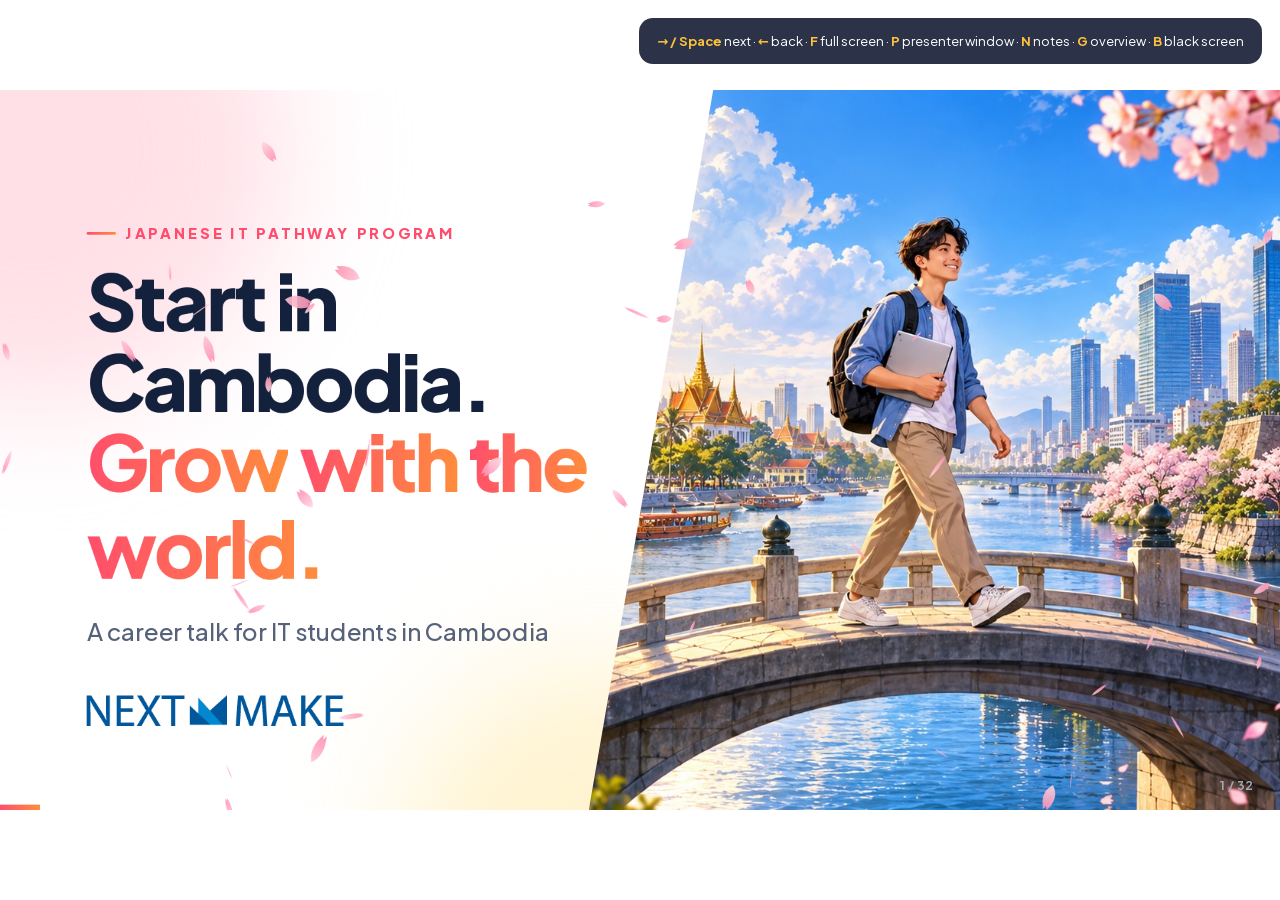
==== index.html @ 8336ed1e "Prepare for public GitHub Pages - Include a web-sized copy of the short video (75 MB) for slide 2 - " ====
<!doctype html>
<html lang="en">
<head>
<meta charset="utf-8">
<meta name="viewport" content="width=device-width,initial-scale=1">
<meta name="robots" content="noindex, nofollow, noarchive">
<title>Japanese IT Pathway</title>
<link rel="stylesheet" href="fonts/fonts.css">
<style>
:root{
  --ink:#14213D; --muted:#56627A; --line:#E7EBF3; --bg:#FFFFFF;
  --coral:#FF4D6D; --orange:#FF8E3C; --sky:#2F7BFF; --sun:#FFC23C; --mint:#12B886; --lav:#7C5CFF;
  --coral-s:#FFE3E9; --sky-s:#E2EDFF; --sun-s:#FFF3CF; --mint-s:#D5F7EA; --lav-s:#ECE6FF;
  --grad:linear-gradient(95deg,#FF4D6D 0%,#FF8E3C 100%);
  --grad2:linear-gradient(120deg,#2F7BFF 0%,#7C5CFF 100%);
  --grad3:linear-gradient(120deg,#12B886 0%,#2F7BFF 100%);
  --ease:cubic-bezier(.2,.85,.25,1);
  --font:'Plus Jakarta Sans','Hiragino Sans','Yu Gothic UI','Noto Sans JP',system-ui,sans-serif;
  --mono:'JetBrains Mono',ui-monospace,Menlo,monospace;
}
*{box-sizing:border-box}
html,body{margin:0;height:100%;overflow:hidden;background:#FFFFFF}
body{font-family:var(--font);color:var(--ink);-webkit-font-smoothing:antialiased}
#viewport{position:fixed;inset:0;overflow:hidden}
#deck{width:1920px;height:1080px;position:absolute;left:50%;top:50%;transform-origin:center center;transform:translate(-50%,-50%);background:#fff}
#fx{position:absolute;inset:0;width:1920px;height:1080px;z-index:50;pointer-events:none}

/* ---------- slides & transitions ---------- */
.slide{position:absolute;inset:0;overflow:hidden;background:var(--bg);opacity:0;visibility:hidden;transform:scale(1.035);
  transition:opacity .8s var(--ease),transform 1.1s var(--ease),filter .8s var(--ease),visibility 0s linear .8s}
.slide.active{opacity:1;visibility:visible;transform:none;filter:none;z-index:3;
  transition:opacity .8s var(--ease),transform 1.1s var(--ease),filter .8s var(--ease),visibility 0s}
.slide.leaving{visibility:visible;opacity:0;transform:scale(.965);filter:blur(8px);z-index:2}
#deck.back .slide:not(.active){transform:scale(.965)}
#deck.back .slide.leaving{transform:scale(1.035)}

/* ---------- background blobs ---------- */
.blobs{position:absolute;inset:-10%;z-index:0;pointer-events:none}
.blobs i{position:absolute;border-radius:50%;filter:blur(90px);opacity:.75;animation:drift 22s ease-in-out infinite alternate}
.blobs i:nth-child(1){width:760px;height:760px;background:#FFD6DF;left:-6%;top:-14%}
.blobs i:nth-child(2){width:680px;height:680px;background:#D8E7FF;right:-4%;top:6%;animation-duration:26s;animation-delay:-6s}
.blobs i:nth-child(3){width:620px;height:620px;background:#FFF0C2;left:34%;bottom:-22%;animation-duration:30s;animation-delay:-12s}
@keyframes drift{0%{transform:translate(0,0) scale(1)}50%{transform:translate(70px,40px) scale(1.08)}100%{transform:translate(-50px,70px) scale(.95)}}

/* ---------- type ---------- */
.pad{position:absolute;left:130px;top:110px;right:130px;z-index:5}
.kicker{display:inline-flex;align-items:center;gap:14px;font-weight:800;font-size:22px;letter-spacing:.22em;text-transform:uppercase;color:var(--coral)}
.kicker::before{content:"";width:44px;height:4px;border-radius:4px;background:var(--grad)}
.kicker.light{color:#fff}.kicker.light::before{background:#fff}
.h{font-weight:800;font-size:96px;line-height:1.04;letter-spacing:-.035em;margin:26px 0 0}
.h.l{font-size:116px}.h.xl{font-size:176px;letter-spacing:-.045em}.h.m{font-size:80px}.h.s{font-size:66px}
.sub{font-size:36px;line-height:1.45;color:var(--muted);font-weight:500;margin:30px 0 0}
.sub b{color:var(--ink);font-weight:800}
.g{background:var(--grad);-webkit-background-clip:text;background-clip:text;color:transparent;padding-bottom:.08em}
.g2{background:var(--grad2);-webkit-background-clip:text;background-clip:text;color:transparent;padding-bottom:.08em}
.g3{background:var(--grad3);-webkit-background-clip:text;background-clip:text;color:transparent;padding-bottom:.08em}
.src{position:absolute;left:130px;right:130px;bottom:46px;font-size:17px;color:#8A93A6;z-index:6;line-height:1.4}
.w{display:inline-block;will-change:transform}
.white{color:#fff}

/* ---------- reveal animation system ---------- */
.a,.w{opacity:0}
.a.run{animation:var(--an,up) var(--du,.95s) var(--ease) var(--d,0s) both}
.w.run{animation:wordup .9s var(--ease) var(--d,0s) both}
.left{--an:fromleft}.right{--an:fromright}.zoom{--an:zoom}.pop{--an:pop}.blur{--an:blurin}.fade{--an:fadein}.drop{--an:dropin}.wipe{--an:wipe;--du:1.3s}
@keyframes up{from{opacity:0;transform:translateY(46px)}to{opacity:1;transform:none}}
@keyframes fromleft{from{opacity:0;transform:translateX(-80px)}to{opacity:1;transform:none}}
@keyframes fromright{from{opacity:0;transform:translateX(80px)}to{opacity:1;transform:none}}
@keyframes zoom{from{opacity:0;transform:scale(.86)}to{opacity:1;transform:none}}
@keyframes pop{0%{opacity:0;transform:scale(.3)}60%{opacity:1;transform:scale(1.08)}100%{opacity:1;transform:none}}
@keyframes blurin{from{opacity:0;filter:blur(24px);transform:scale(1.15)}to{opacity:1;filter:none;transform:none}}
@keyframes fadein{from{opacity:0}to{opacity:1}}
@keyframes dropin{0%{opacity:0;transform:translateY(-760px)}70%{opacity:1;transform:translateY(10px)}85%{transform:translateY(-6px)}100%{opacity:1;transform:none}}
@keyframes wordup{from{opacity:0;transform:translateY(.55em) rotate(4deg)}to{opacity:1;transform:none}}
@keyframes wipe{from{opacity:1;clip-path:polygon(100% 0,100% 0,100% 100%,100% 100%)}to{opacity:1;clip-path:var(--clip,polygon(0 0,100% 0,100% 100%,0 100%))}}
.step:not(.shown):not(.keep){opacity:0!important;animation:none!important}
.step.shown{opacity:1}

/* ---------- images ---------- */
.bg{position:absolute;inset:0;z-index:0;overflow:hidden}
.kbi{position:absolute;inset:0;background-size:cover;background-position:center;transform-origin:var(--kbo,50% 50%)}
.run .kbi,.kbi.run,.slide.active .bg .kbi{animation:kb 20s ease-out both}
@keyframes kb{from{transform:scale(1.14)}to{transform:scale(1.0)}}
.diag{position:absolute;top:0;bottom:0;right:0;left:46%;--clip:polygon(18% 0,100% 0,100% 100%,0 100%);clip-path:var(--clip);z-index:1;overflow:hidden}
.frame{position:absolute;border-radius:40px;overflow:hidden;z-index:2;box-shadow:0 40px 90px rgba(20,33,61,.22)}
.frame::after{content:"";position:absolute;inset:0;border-radius:inherit;box-shadow:inset 0 0 0 1px rgba(255,255,255,.35)}
.glass{position:absolute;z-index:5;background:rgba(255,255,255,.82);backdrop-filter:blur(18px) saturate(1.4);-webkit-backdrop-filter:blur(18px) saturate(1.4);border-radius:36px;padding:52px 60px;box-shadow:0 30px 70px rgba(20,33,61,.18)}
.glass.dark{background:rgba(12,18,40,.55);color:#fff}
.glass .h{margin-top:18px}

/* ---------- generic pieces ---------- */
.icon{width:1em;height:1em;stroke:currentColor;fill:none;stroke-width:2;stroke-linecap:round;stroke-linejoin:round;flex:none}
.pill{display:inline-flex;align-items:center;gap:14px;padding:18px 30px;border-radius:999px;font-weight:800;font-size:30px;background:#fff;box-shadow:0 14px 34px rgba(20,33,61,.14)}
.pill .icon{font-size:36px}
.card{background:#fff;border-radius:32px;box-shadow:0 22px 60px rgba(20,33,61,.10);border:1px solid var(--line)}
.num-badge{display:grid;place-items:center;width:64px;height:64px;border-radius:20px;font-weight:800;font-size:30px;color:#fff;background:var(--grad)}

/* terminal & editor */
.term{position:absolute;z-index:4;border-radius:28px;background:#0F1730;color:#E6ECFF;box-shadow:0 40px 90px rgba(20,33,61,.35);overflow:hidden;font-family:var(--mono)}
.term-bar{display:flex;align-items:center;gap:12px;padding:22px 28px;background:#18223F;font-size:20px;color:#8F9BC4}
.term-bar i{width:16px;height:16px;border-radius:50%;background:#FF5F57}.term-bar i:nth-child(2){background:#FEBC2E}.term-bar i:nth-child(3){background:#28C840}
.term-bar span{margin-left:14px}
.term-body{padding:34px 40px 40px;font-size:34px;line-height:1.75}
.tl{display:block;width:0;overflow:hidden;white-space:pre}
.tl.run{animation:typing calc(var(--n)*32ms) steps(var(--n)) var(--d,0s) forwards}
@keyframes typing{from{width:0}to{width:calc(var(--n)*1ch + 2px)}}
.tl .y{color:#FFC23C;font-weight:700}.tl .p{color:#5EE6A8}.tl .k{color:#FF7BA0}.tl .s{color:#FFD27A}.tl .f{color:#7FB2FF}.tl .c{color:#7681A8;font-style:italic}.tl .new{color:#FF8FA6;font-weight:700}
.blank{color:#5A668F}
.cursor{display:inline-block;width:.55em;height:1.05em;background:#5EE6A8;vertical-align:-.15em;animation:blink 1s steps(1) infinite}
@keyframes blink{50%{opacity:0}}
.ai-badge{margin-left:auto;display:inline-flex;align-items:center;gap:10px;color:#fff;background:var(--grad2);padding:8px 18px;border-radius:99px;font-family:var(--font);font-weight:700;font-size:19px}
.ai-badge .icon{font-size:22px;animation:spin 3s linear infinite}
@keyframes spin{to{transform:rotate(360deg)}}

/* bars, rings, counters */
.grow{transition:all 1.5s var(--ease) var(--d,0s)}
.vbar{position:absolute;bottom:0;width:100%;height:0;border-radius:26px 26px 10px 10px}
.vbar.run{height:var(--v)}
.hfill{height:100%;width:0;border-radius:inherit}
.hfill.run{width:var(--v)}
.donut circle{fill:none;stroke-linecap:round}
.donut .val{stroke-dasharray:0 2000;transition:stroke-dasharray 2s var(--ease) var(--d,.3s)}
.donut.run .val{stroke-dasharray:var(--len) 2000}
.count{font-variant-numeric:tabular-nums}

/* ---------- slide specific ---------- */
/* s3 chips */
.chiprow{position:absolute;left:110px;bottom:110px;display:flex;gap:22px;z-index:6}
.chiprow .pill{font-size:30px}
/* s4 floating tags */
.tag{position:absolute;z-index:6;display:inline-flex;align-items:center;gap:12px;padding:14px 26px;border-radius:99px;background:#fff;font-weight:800;font-size:26px;box-shadow:0 16px 40px rgba(20,33,61,.22)}
.tag i{width:14px;height:14px;border-radius:50%;background:var(--c,var(--coral));box-shadow:0 0 0 6px color-mix(in srgb,var(--c,var(--coral)) 22%,transparent)}
.float{animation:bob 4s ease-in-out infinite}
@keyframes bob{50%{transform:translateY(-12px)}}
/* s6 process */
.proc{position:absolute;left:120px;right:120px;top:440px;display:grid;grid-template-columns:repeat(6,1fr);gap:26px;z-index:5}
.pimg{border-radius:22px;background-size:cover;background-position:center;background-color:#EEF2F8;transition:filter .8s var(--ease)}
.pcard{position:relative;padding:16px 16px 28px;transition:all .8s var(--ease)}
.pcard .pimg{height:250px}
.pcard .icon{font-size:56px;color:var(--ink);transition:color .6s}
.pcard h3{font-size:34px;margin:22px 8px 6px;letter-spacing:-.02em}
.pcard p{font-size:23px;line-height:1.4;color:var(--muted);margin:0 8px}
.pbadge{position:absolute;top:-26px;left:50%;transform:translateX(-50%);padding:10px 22px;border-radius:99px;color:#fff;font-weight:800;font-size:22px;display:inline-flex;gap:8px;align-items:center;white-space:nowrap;box-shadow:0 10px 24px rgba(20,33,61,.2)}
.pbadge.ai{background:var(--grad2)}.pbadge.you{background:var(--grad)}
.pcard .pbadge .icon{font-size:24px;color:#fff!important}
.pbadge.run{animation:badgein .7s var(--ease) var(--d,0s) both}
@keyframes badgein{from{opacity:0;transform:translate(-50%,-40px) scale(.6)}to{opacity:1;transform:translate(-50%,0)}}
.pcard:has(.ai.shown){background:#F2F6FF;border-color:#C9DAFF}
.pcard:has(.ai.shown) .icon{color:var(--sky)}
.pcard:has(.you.shown){background:#FFF4F6;border-color:#FFC2CF;transform:translateY(-16px);box-shadow:0 30px 70px rgba(255,77,109,.22)}
.pcard:has(.you.shown) .icon{color:var(--coral)}
/* s7 equation */
.eq{position:absolute;left:0;right:0;top:360px;display:flex;justify-content:center;align-items:center;gap:26px;z-index:5}
.eqb{width:310px;padding:16px 16px 26px;display:flex;flex-direction:column;align-items:center;gap:20px;font-weight:800;font-size:36px;text-align:center;line-height:1.1}
.eqb .pimg{width:100%;height:300px}
.eqb .icon{font-size:84px}
.eqop{font-size:90px;font-weight:300;color:#B4BCCD}
.eqb.res{width:350px;background:var(--grad);color:#fff;border:none;box-shadow:0 30px 80px rgba(255,77,109,.4)}
.eqb.res .pimg{height:340px;box-shadow:0 0 0 4px rgba(255,255,255,.7)}
.eqb.res.run{animation:pop .9s var(--ease) var(--d) both, glow 2.4s ease-in-out calc(var(--d) + 1s) infinite}
@keyframes glow{50%{box-shadow:0 30px 110px rgba(255,77,109,.7)}}
/* s8 reveal */
.reveal-word{position:absolute;left:0;right:0;top:120px;text-align:center;z-index:5;color:#0E2A6B;text-shadow:0 6px 40px rgba(255,255,255,.9)}
.kanji-bg{position:absolute;left:0;right:0;top:40px;text-align:center;font-size:420px;font-weight:800;color:rgba(255,255,255,.35);letter-spacing:.1em;z-index:4;font-family:'Hiragino Mincho ProN','Yu Mincho',serif}
/* s9 */
.bignum{font-size:250px;font-weight:800;letter-spacing:-.05em;line-height:1}
/* s11 money bars */
.barwrap{position:absolute;bottom:250px;width:300px;height:620px}
.barlab{position:absolute;top:100%;left:0;right:0;text-align:center;font-size:26px;color:var(--muted);margin-top:18px;line-height:1.35}
.barval{position:absolute;left:0;right:0;text-align:center;font-weight:800;font-size:64px;letter-spacing:-.03em}
/* salary comparison */
.cmpcol{position:absolute;top:120px;width:320px;text-align:center;z-index:5}
.cmpcol .who{width:120px;height:120px;margin:0 auto 14px;border-radius:32px;display:grid;place-items:end center;overflow:hidden;background:#EEF2F8}
.cmpcol .who img{height:100px;width:auto;display:block}
.cmpcol .who.jp{background:var(--coral-s);color:var(--coral)}
.cmpcol .ctry{font-size:44px;font-weight:800;letter-spacing:-.02em}
.cmpcol .what{font-size:26px;font-weight:700;color:var(--muted);margin-top:2px}
.cmpcol .scope{display:inline-block;margin-top:14px;padding:10px 20px;border-radius:99px;background:#EEF2F8;color:#56627A;font-weight:800;font-size:22px}
.cmpcol .scope.jp{background:var(--coral-s);color:#D61F45}
.barval small{display:block;font-size:22px;font-weight:700;color:var(--muted);letter-spacing:0;margin-top:2px}
/* s12 budget */
.yen{font-size:.62em;font-weight:700;color:#8A93A6;margin-left:8px;letter-spacing:0}

.stack{position:absolute;left:130px;right:130px;top:470px;height:130px;display:flex;border-radius:28px;overflow:hidden;box-shadow:0 20px 50px rgba(20,33,61,.12);z-index:5;background:#F1F3F8}
.seg{height:100%;display:flex;align-items:center;justify-content:center;font-weight:800;font-size:26px;color:var(--ink);opacity:0;transform:scaleX(0);transform-origin:left}
.seg.run{animation:segin .8s var(--ease) var(--d) both}
@keyframes segin{to{opacity:1;transform:none}}
.takehome{position:absolute;left:130px;right:130px;top:410px;display:flex;justify-content:space-between;font-size:26px;font-weight:700;color:var(--muted);z-index:5}
.legend{position:absolute;left:130px;top:660px;width:1060px;display:grid;grid-template-columns:1fr 1fr;gap:34px 50px;z-index:5}
.legend div{display:grid;grid-template-columns:30px 1fr;column-gap:18px;align-items:center}
.legend.l3{width:1100px;grid-template-columns:1fr 1fr 1fr;gap:30px 40px}
.legend.l3 b{font-size:34px}.legend.l3 span{font-size:22px}
.legend i{width:30px;height:30px;border-radius:9px;grid-row:span 2}
.legend b{font-size:36px;letter-spacing:-.02em}
.legend span{font-size:23px;color:var(--muted)}
/* s16 timeline */
.tline{position:absolute;left:130px;top:360px;width:760px;z-index:5}
.tline::before{content:"";position:absolute;left:47px;top:20px;bottom:20px;width:4px;border-radius:4px;background:var(--line)}
.tline .rail{position:absolute;left:47px;top:20px;width:4px;height:0;border-radius:4px;background:var(--grad)}
.tline .rail.run{height:calc(100% - 40px);transition:height 3.2s var(--ease) .4s}
.ti{position:relative;display:flex;gap:34px;align-items:flex-start;margin-bottom:34px}
.ti .dot{width:98px;flex:none;text-align:center}
.ti .dot b{display:inline-block;background:#fff;border:3px solid var(--coral);color:var(--coral);font-size:22px;font-weight:800;padding:6px 12px;border-radius:99px}
.ti h4{margin:2px 0 4px;font-size:34px;letter-spacing:-.02em}
.ti p{margin:0;font-size:24px;color:var(--muted)}
/* s18 wall */
.wall{position:absolute;left:-60px;right:-60px;bottom:0;height:560px;z-index:4}
.brick{position:absolute;width:190px;height:76px;border-radius:12px;display:grid;place-items:center;font-size:40px;font-weight:700;color:rgba(20,33,61,.55);
  background:linear-gradient(180deg,#FFFFFF,#EEF1F7);border:2px solid #DDE3EE;box-shadow:0 8px 18px rgba(20,33,61,.08);font-family:'Hiragino Sans','Yu Gothic UI','Noto Sans JP',sans-serif}
/* s20 crowd */
.panel{position:absolute;top:330px;width:800px;height:520px;padding:40px;z-index:5}
.panel h3{margin:0;font-size:40px;letter-spacing:-.02em;display:flex;align-items:center;gap:16px}
.panel .field{position:absolute;left:40px;right:40px;top:120px;bottom:130px}
.panel .cap{position:absolute;left:40px;right:40px;bottom:34px;font-size:26px;line-height:1.4;color:var(--muted)}
.pdot{position:absolute;width:20px;height:20px;border-radius:50%;background:#B9C2D6}
.pdot.you{width:52px;height:52px;background:var(--grad);box-shadow:0 0 0 0 rgba(255,77,109,.5);animation:none}
.pdot.you.run{animation:pop .8s var(--ease) var(--d) both, ping 1.8s ease-out calc(var(--d) + .8s) infinite}
@keyframes ping{0%{box-shadow:0 0 0 0 rgba(255,77,109,.55)}100%{box-shadow:0 0 0 34px rgba(255,77,109,0)}}
.youlab{position:absolute;font-weight:800;font-size:26px;color:var(--coral);white-space:nowrap}
/* s21 companies */
.cos{position:absolute;left:130px;right:130px;top:410px;display:flex;justify-content:space-between;z-index:5}
.co{width:136px;height:170px;border-radius:26px;display:grid;place-items:center;font-size:76px;background:#F1F3F8;color:#B5BED0;position:relative}
.co.ok{background:var(--mint-s);color:var(--mint)}
.co.ok::after{content:"✓";position:absolute;top:-16px;right:-16px;width:46px;height:46px;border-radius:50%;background:var(--mint);color:#fff;display:grid;place-items:center;font-size:26px;font-weight:800}
/* s22 hendri */
.photo{position:absolute;left:150px;top:300px;width:470px;height:470px;border-radius:50%;background:var(--grad2);display:grid;place-items:center;color:#fff;font-size:30px;font-weight:700;text-align:center;z-index:5;box-shadow:0 30px 80px rgba(47,123,255,.35)}
.photo::before{content:"";position:absolute;inset:-22px;border-radius:50%;border:3px dashed rgba(47,123,255,.45);animation:spin 30s linear infinite}
.journey{position:absolute;left:740px;right:130px;top:330px;z-index:5;display:grid;gap:26px}
.jrow{display:grid;grid-template-columns:1fr 80px 1.25fr;align-items:center;gap:10px;padding:26px 34px}
.jrow .from{font-size:30px;color:var(--muted);font-weight:600}
.jrow .to{font-size:32px;font-weight:800}
.jrow .arr{font-size:46px;color:var(--coral);text-align:center}
.quote{position:absolute;left:620px;right:130px;bottom:90px;z-index:5;padding:30px 40px;border-radius:30px;background:var(--sun-s);font-size:32px;font-weight:700;color:#7A5300;line-height:1.4}
.quote small{font-size:22px;font-weight:600;margin-left:8px}
.hphoto{position:absolute;left:130px;top:330px;width:400px;height:520px;border-radius:40px;overflow:hidden;z-index:5;box-shadow:0 30px 80px rgba(20,33,61,.25)}
.hphoto::after{content:"";position:absolute;inset:0;border-radius:inherit;box-shadow:inset 0 0 0 6px rgba(255,255,255,.6)}
.hname{position:absolute;left:130px;top:875px;width:400px;z-index:5;display:flex;flex-direction:column;gap:2px}
.hname b{font-size:34px;letter-spacing:-.02em}.hname span{font-size:22px;color:var(--muted);font-weight:600}
.hlog{position:absolute;left:620px;right:130px;top:330px;z-index:5}
.hrail{position:absolute;left:58px;top:30px;width:4px;height:0;border-radius:4px;background:var(--grad)}
.hrail.run{height:calc(100% - 60px);transition:height 2.4s var(--ease) .8s}
.hlog::before{content:"";position:absolute;left:58px;top:30px;bottom:30px;width:4px;border-radius:4px;background:var(--line)}
.hc{position:relative;display:flex;gap:36px;align-items:center;margin-bottom:34px}
.hc b{flex:none;width:120px;text-align:center;font-size:26px;font-weight:800;color:var(--coral);background:#fff;border:3px solid var(--coral);border-radius:99px;padding:6px 0;position:relative;z-index:1}
.hc h4{margin:0;font-size:37px;letter-spacing:-.02em;line-height:1.25;font-weight:700}
.hc.now b{background:var(--grad);color:#fff;border-color:transparent}
.hc.now h4{font-weight:800}
.hchips{position:absolute;left:620px;top:770px;display:flex;gap:18px;z-index:5}
.hchips .pill{font-size:26px;padding:14px 26px}
/* N3 stairs */
.stairs{position:absolute;left:130px;right:130px;bottom:90px;display:flex;align-items:flex-end;gap:28px;z-index:5}
.stp{position:relative;flex:1;height:var(--h);border-radius:32px 32px 14px 14px;padding:34px 38px;transform:scaleY(0);transform-origin:bottom;box-shadow:0 24px 60px rgba(20,33,61,.12)}
.stp.run{animation:rise 1.1s var(--ease) var(--d) both}
@keyframes rise{from{transform:scaleY(0)}to{transform:scaleY(1)}}
.stp .lv{font-size:64px;font-weight:800;letter-spacing:-.03em;line-height:1}
.stp h3{font-size:36px;margin:16px 0 8px;letter-spacing:-.02em}
.stp p{font-size:25px;line-height:1.4;margin:0}
.stp.s1{background:#EEF2F8;color:var(--ink)}.stp.s1 p{color:var(--muted)}
.stp.s2{background:var(--grad);color:#fff;box-shadow:0 30px 80px rgba(255,77,109,.35)}
.stp.s3{background:linear-gradient(135deg,#DDE9FF,#ECE6FF);color:#2B3A8C}.stp.s3 p{color:#4B5A9C}
.stp .flag{position:absolute;left:38px;top:-64px;background:#14213D;color:#fff;font-weight:800;font-size:22px;padding:10px 20px;border-radius:99px;white-space:nowrap}
.shot .stp,#deck.ov .stp{transform:none!important;animation:none!important}
/* news slide */
.snaps{position:absolute;left:130px;right:130px;top:360px;display:grid;grid-template-columns:repeat(4,1fr);gap:40px;z-index:5}
.snap{margin:0;background:#fff;padding:14px 14px 18px;border-radius:18px;box-shadow:0 24px 60px rgba(20,33,61,.18);transform:rotate(var(--r))}
.snap.run{animation:snapin .9s var(--ease) var(--d) both}
@keyframes snapin{from{opacity:0;transform:translateY(70px) rotate(calc(var(--r) * 4)) scale(.9)}to{opacity:1;transform:rotate(var(--r))}}
.snap .ph{height:290px;border-radius:10px;background-size:cover;background-position:center}
.snap figcaption{display:flex;align-items:center;gap:12px;margin-top:16px;font-weight:800;font-size:28px}
.snap figcaption b{display:grid;place-items:center;width:40px;height:40px;border-radius:50%;background:var(--grad);color:#fff;font-size:22px}
.newsbar{position:absolute;left:130px;right:130px;top:810px;display:flex;align-items:center;gap:28px;padding:24px 34px;border-radius:28px;background:#0F1730;color:#fff;z-index:5}
.nb-tag{flex:none;background:var(--grad);padding:8px 16px;border-radius:10px;font-weight:800;font-size:18px;letter-spacing:.12em}
.nb-text{flex:1;font-size:24px;line-height:1.35;color:#C9D3F5}
.nb-text .km{display:block;font-family:'Khmer Sangam MN','Khmer MN','Khmer UI','Leelawadee UI',sans-serif;font-size:30px;color:#fff;margin-bottom:4px}
.nb-play{flex:none;color:#0F1730;background:#FFC23C;padding:16px 28px;border-radius:99px;font-weight:800;font-size:24px;text-decoration:none}
/* iceberg */
.jword{display:inline-flex;align-items:baseline;gap:18px;margin-top:40px;padding:18px 30px;border-radius:24px;background:#fff;box-shadow:0 18px 44px rgba(20,33,61,.12)}
.jword .jp{font-family:'Hiragino Sans','Yu Gothic UI','Noto Sans JP',sans-serif;font-weight:800;font-size:56px;color:var(--coral)}
.jword .ro{font-weight:800;font-size:28px;color:var(--ink)}
.jword .en{font-size:24px;color:var(--muted);font-weight:600}
.berg{position:absolute;left:1000px;top:120px;width:820px;height:900px;z-index:5}
.berg-svg{position:absolute;inset:0;width:100%;height:100%;filter:drop-shadow(0 30px 50px rgba(28,63,143,.25))}
.said{position:absolute;left:130px;top:0;width:560px;text-align:center;font-weight:800;font-size:34px;color:var(--ink);background:#fff;border-radius:22px;padding:16px 22px;box-shadow:0 14px 34px rgba(20,33,61,.16)}
.said small{display:block;font-size:18px;letter-spacing:.2em;color:var(--sky);margin-bottom:4px}
.want-h{position:absolute;left:0;right:0;top:372px;text-align:center;font-weight:800;font-size:22px;letter-spacing:.2em;color:#fff}
.want{position:absolute;left:190px;width:440px;text-align:center;padding:16px 20px;border-radius:99px;background:rgba(255,255,255,.95);font-weight:800;font-size:30px;color:#1C3F8F;box-shadow:0 10px 26px rgba(10,30,80,.25)}
.want.run{animation:pop .7s var(--ease) both}
/* japan quality */
.jq-pill{position:absolute;left:130px;top:830px;display:flex;align-items:center;gap:16px;white-space:nowrap;padding:20px 40px;border-radius:99px;background:var(--grad);color:#fff;font-weight:800;font-size:46px;box-shadow:0 24px 60px rgba(255,77,109,.4);z-index:6}
.jq-pill small{font-size:26px;font-weight:600;opacity:.92}
.jq-pill .star{color:#FFE27A}

.jq{position:absolute;left:130px;right:130px;top:340px;display:flex;align-items:center;justify-content:center;gap:26px;z-index:5}
.jqc{position:relative;width:440px;padding:40px 36px 36px;text-align:center}
.jqc .n{position:absolute;top:-22px;left:50%;margin-left:-22px;width:44px;height:44px;border-radius:50%;background:var(--grad);color:#fff;font-weight:800;font-size:22px;display:grid;place-items:center}
.jqc .jp{font-family:'Hiragino Sans','Yu Gothic UI','Noto Sans JP',sans-serif;font-weight:800;font-size:92px;line-height:1.1;background:var(--grad);-webkit-background-clip:text;background-clip:text;color:transparent}
.jqc .ro{font-weight:700;font-size:24px;color:var(--muted);letter-spacing:.06em;margin-top:2px}
.jqc h3{font-size:38px;margin:18px 0 8px;letter-spacing:-.02em}
.jqc p{font-size:25px;line-height:1.4;color:var(--muted);margin:0}
.jqar{font-size:64px;font-weight:300;color:#B4BCCD}
.jq-res{position:absolute;left:50%;top:840px;transform:translateX(-50%);display:flex;align-items:center;gap:18px;white-space:nowrap;padding:22px 44px;border-radius:99px;background:var(--grad);color:#fff;font-weight:800;font-size:48px;box-shadow:0 24px 60px rgba(255,77,109,.4);z-index:6}
.jq-res small{font-size:26px;font-weight:600;opacity:.92}
.jq-res .star{color:#FFE27A}
.jq-res.run{animation:jqpop .8s var(--ease) both}
@keyframes jqpop{0%{opacity:0;transform:translateX(-50%) scale(.5)}60%{opacity:1;transform:translateX(-50%) scale(1.06)}100%{opacity:1;transform:translateX(-50%) scale(1)}}
/* s23 doors */
.doors{position:absolute;left:130px;right:130px;top:350px;display:grid;grid-template-columns:repeat(3,1fr);gap:40px;z-index:5;perspective:1800px}
.dcard{position:relative;height:640px;padding:18px 18px 34px;overflow:visible}
.dcard .pimg{height:340px}
.dcard .icon{font-size:72px}
.dcard h3{font-size:44px;margin:28px 18px 10px;letter-spacing:-.02em}
.dcard p{font-size:28px;line-height:1.45;color:var(--muted);margin:0 18px}
.door{position:absolute;inset:0;border-radius:32px;transform-origin:left center;background:linear-gradient(135deg,var(--dc1),var(--dc2));display:grid;place-items:center;backface-visibility:hidden;z-index:3}
.door::after{content:"";position:absolute;right:38px;top:50%;width:18px;height:18px;border-radius:50%;background:#fff;opacity:.9}
.door.run{animation:dooropen 1.5s var(--ease) var(--d) both}
@keyframes dooropen{0%{transform:rotateY(0)}100%{transform:rotateY(-108deg);opacity:.0}}
/* s24 roadmap */
.road{position:absolute;inset:0;z-index:3}
.road path.track{fill:none;stroke:#E6EAF2;stroke-width:16;stroke-linecap:round}
.road path.draw{fill:none;stroke:url(#roadgrad);stroke-width:18;stroke-linecap:round;stroke-dasharray:2400;stroke-dashoffset:2400}
.road path.draw.run{stroke-dashoffset:0;transition:stroke-dashoffset 4s cubic-bezier(.45,.05,.3,1) .5s}
.plane{position:absolute;left:0;top:0;width:76px;height:76px;margin:-38px 0 0 -38px;z-index:6;color:#fff;border-radius:50%;background:var(--grad);display:grid;place-items:center;font-size:40px;box-shadow:0 12px 30px rgba(255,77,109,.45);
  offset-path:path('M 105 895 C 330 885 560 862 714 850 S 1010 805 1157 761 S 1460 650 1613 585 S 1765 515 1820 496');offset-rotate:0deg;offset-distance:0%}
.plane.run{animation:fly 4s cubic-bezier(.45,.05,.3,1) .5s both}
@keyframes fly{from{offset-distance:0%}to{offset-distance:100%}}
.ms{position:absolute;z-index:5;width:386px;padding:16px 16px 22px;display:flex;flex-direction:column;gap:14px}
.rdot{position:absolute;width:48px;height:48px;margin:-24px 0 0 -24px;border-radius:50%;background:var(--c);border:6px solid #fff;box-shadow:0 10px 24px rgba(20,33,61,.22);z-index:5}
.ms .pimg{width:100%;height:172px;flex:none;border-radius:18px}
.ms .yr{font-weight:800;font-size:19px;letter-spacing:.14em;color:var(--coral);padding:0 8px}
.ms h3{font-size:30px;margin:6px 8px 6px;letter-spacing:-.02em;line-height:1.12;white-space:nowrap}
.ms p{font-size:21px;line-height:1.38;color:var(--muted);margin:0 8px}
/* s26 poll */
.poll{position:absolute;left:130px;right:130px;top:380px;display:grid;grid-template-columns:repeat(3,1fr);gap:30px;z-index:5}
.popt{position:relative;padding:34px 40px;cursor:pointer;user-select:none;overflow:hidden;transition:transform .2s}
.popt:active{transform:scale(.97)}
.popt .lt{display:inline-grid;place-items:center;width:62px;height:62px;border-radius:18px;font-weight:800;font-size:30px;color:#fff;background:var(--c)}
.popt h3{display:inline-block;margin:0 0 0 22px;font-size:40px;vertical-align:middle;letter-spacing:-.02em}
.popt .meter{height:16px;border-radius:99px;background:#F1F3F8;margin-top:28px;overflow:hidden}
.popt .meter i{display:block;height:100%;width:0;border-radius:99px;background:var(--c);transition:width .6s var(--ease)}
.popt .cnt{position:absolute;right:36px;top:34px;font-size:44px;font-weight:800;color:var(--c)}
.popt.top{box-shadow:0 0 0 4px var(--c),0 22px 60px rgba(20,33,61,.14)}
.worry-img{position:absolute;left:660px;top:390px;width:600px;height:600px;border-radius:50%;overflow:hidden;z-index:4;box-shadow:0 30px 80px rgba(20,33,61,.18)}
.worry-img::after{content:"";position:absolute;inset:0;border-radius:50%;box-shadow:inset 0 0 0 8px rgba(255,255,255,.75)}
.bub{position:absolute;z-index:5;width:480px;padding:26px 34px;border-radius:36px;background:#fff;box-shadow:0 18px 50px rgba(20,33,61,.12);border:1px solid var(--line);display:flex;flex-direction:column;gap:6px}
.bub.l{left:130px}.bub.r{right:130px}
.bub b{font-size:36px;letter-spacing:-.02em;color:var(--c)}
.bub span{font-size:27px;color:var(--ink);font-weight:600}
.bub::before,.bub::after{content:"";position:absolute;border-radius:50%;background:#fff;box-shadow:0 6px 16px rgba(20,33,61,.12)}
.bub.l::before{width:26px;height:26px;right:-36px;top:50%}.bub.l::after{width:14px;height:14px;right:-62px;top:calc(50% + 22px)}
.bub.r::before{width:26px;height:26px;left:-36px;top:50%}.bub.r::after{width:14px;height:14px;left:-62px;top:calc(50% + 22px)}
.bub.run{animation:pop .8s var(--ease) var(--d) both, bob 4.5s ease-in-out calc(var(--d) + .8s) infinite}
/* s27 support */
.sup{position:absolute;left:130px;right:130px;top:350px;display:grid;grid-template-columns:repeat(5,1fr);gap:26px;z-index:5}
.sup .card{padding:16px 16px 30px}
.sup .pimg{height:270px}
.sup .ic{width:96px;height:96px;border-radius:28px;display:grid;place-items:center;font-size:52px;color:var(--c);background:color-mix(in srgb,var(--c) 14%,#fff)}
.sup h3{font-size:34px;margin:24px 10px 8px;letter-spacing:-.02em;color:var(--c)}
.sup p{font-size:24px;line-height:1.45;color:var(--muted);margin:0 10px}
/* s28 community chain */
.chain{position:absolute;left:110px;bottom:90px;display:flex;align-items:center;gap:18px;z-index:6}
.chain .pill{flex-direction:column;align-items:flex-start;gap:4px;border-radius:28px;padding:22px 30px;font-size:30px}
.chain .pill small{font-size:21px;font-weight:600;color:var(--muted)}
.chain .ar{font-size:44px;color:#fff;text-shadow:0 4px 20px rgba(0,0,0,.35);font-weight:800}
.board-wrap{position:absolute;z-index:4;left:1511px;top:731px;width:0;height:0;transform:rotate(-3.3deg)}
.board-text{position:absolute;left:-300px;top:-96px;width:600px;text-align:center;font-weight:800;font-size:86px;line-height:1.05;letter-spacing:-.02em;color:var(--coral)}
/* s29 table */
.cmp{position:absolute;left:860px;right:110px;top:330px;z-index:5;border-collapse:separate;border-spacing:0 14px;font-size:26px}
.cmp th{font-size:24px;text-align:left;padding:0 22px 6px;color:var(--muted);font-weight:700}
.cmp th.us{color:var(--coral)}
.cmp td{padding:22px;background:#fff;line-height:1.35}
.cmp td:first-child{border-radius:20px 0 0 20px;font-weight:800;width:170px;background:#F6F8FC}
.cmp td:last-child{border-radius:0 20px 20px 0;color:var(--muted)}
.cmp td.us{background:var(--coral-s);font-weight:700}
.cmp tr.a.run{animation-name:fromright}
/* s30 flip */
.faq{position:absolute;left:130px;right:130px;top:350px;display:grid;grid-template-columns:repeat(2,1fr);gap:34px;z-index:5;perspective:2000px}
.flip{height:280px}
.flip .in{position:relative;width:100%;height:100%;transform-style:preserve-3d;transition:transform 1s var(--ease)}
.flip.shown .in{transform:rotateY(180deg)}
.flip .fc{position:absolute;inset:0;backface-visibility:hidden;-webkit-backface-visibility:hidden;border-radius:32px;padding:44px 50px;display:flex;flex-direction:column;justify-content:center}
.flip .front{background:#fff;border:1px solid var(--line);box-shadow:0 22px 60px rgba(20,33,61,.10)}
.flip .front h3{font-size:42px;margin:0;letter-spacing:-.02em;display:flex;gap:22px;align-items:center}
.flip .front h3 span{flex:none;width:64px;height:64px;border-radius:20px;background:var(--grad2);color:#fff;display:grid;place-items:center;font-size:32px}
.flip .back{transform:rotateY(180deg);background:var(--grad2);color:#fff}
.flip .back small{font-size:22px;font-weight:700;opacity:.8;letter-spacing:.06em}
.flip .back p{font-size:32px;line-height:1.4;font-weight:600;margin:10px 0 0}
/* s31 trial */
.steps3{display:flex;gap:14px;margin-top:44px}
.steps3 .pill{font-size:24px;padding:14px 22px;white-space:nowrap}
.steps3 .pill b{display:grid;place-items:center;width:40px;height:40px;border-radius:50%;background:var(--grad);color:#fff;font-size:22px}
.qr{width:200px;height:200px;border-radius:24px;border:4px dashed #C9D0DE;display:grid;place-items:center;text-align:center;font-size:20px;color:#8A93A6;background:#fff}
.free-badge{position:absolute;z-index:7;left:1180px;top:110px;width:230px;height:230px;border-radius:50%;background:var(--sun);color:var(--ink);display:grid;place-items:center;text-align:center;font-weight:800;font-size:48px;line-height:1;box-shadow:0 24px 60px rgba(255,194,60,.55);transform:rotate(-10deg)}
.free-badge small{display:block;font-size:24px;letter-spacing:.1em;margin-top:6px}
.free-badge.run{animation:stamp 1s var(--ease) var(--d) both, wobble 3s ease-in-out calc(var(--d) + 1s) infinite}
@keyframes stamp{0%{opacity:0;transform:scale(2.4) rotate(-30deg)}60%{opacity:1;transform:scale(.92) rotate(-8deg)}100%{opacity:1;transform:scale(1) rotate(-10deg)}}
@keyframes wobble{50%{transform:scale(1.05) rotate(-6deg)}}

/* program video slide */
.deckvid{position:absolute;inset:0;width:100%;height:100%;object-fit:contain;background:#000;z-index:4;cursor:pointer}
.vid-play{position:absolute;left:50%;top:50%;width:200px;height:200px;margin:-100px 0 0 -100px;border-radius:50%;border:0;background:rgba(255,77,109,.92);z-index:6;display:none;place-items:center;cursor:pointer;box-shadow:0 30px 80px rgba(0,0,0,.45)}
.vid-play svg{width:96px;height:96px;fill:#fff;margin-left:12px}
.slide[data-video].paused .vid-play{display:grid}
/* ---------- chrome: progress, counter, notes, help, overview ---------- */
#progress{position:absolute;left:0;bottom:0;height:8px;width:100%;z-index:60;background:transparent}
#progress i{display:block;height:100%;width:0;background:var(--grad);transition:width .8s var(--ease)}
#pageno{position:absolute;right:40px;bottom:26px;z-index:60;font-size:18px;font-weight:700;color:#A0A8BA;letter-spacing:.06em}
#notes-panel{position:fixed;left:0;right:0;bottom:0;max-height:38vh;overflow:auto;background:rgba(15,23,48,.94);color:#E9EEFF;font:16px/1.6 var(--font);padding:18px 28px 22px;z-index:100;display:none}
#notes-panel.on{display:block}
#notes-panel h5{margin:0 0 6px;color:#FFB4C3;font-size:13px;letter-spacing:.14em;text-transform:uppercase}
#help{position:fixed;right:18px;top:18px;z-index:101;background:rgba(15,23,48,.88);color:#fff;font:13px/1.7 var(--font);padding:12px 18px;border-radius:14px;transition:opacity .8s;pointer-events:none}
#help.hide{opacity:0}
#help b{color:#FFC23C}
#black{position:fixed;inset:0;background:#000;z-index:200;display:none}
#black.on{display:block}
#deck.ov{transition:none;background:#1B2035;box-shadow:none}
#deck.ov .slide{opacity:1!important;visibility:visible!important;filter:none!important;cursor:pointer;transition:none!important;box-shadow:0 40px 120px rgba(0,0,0,.45);border-radius:70px}
#deck.ov .slide.active{outline:44px solid var(--coral)}
#deck.ov .a,#deck.ov .w,#deck.ov .step{opacity:1!important;animation:none!important}
#deck.ov .tl{width:auto!important;animation:none!important}
#deck.ov #fx,#deck.ov #progress,#deck.ov #pageno{display:none}
#deck.ov .vbar{height:var(--v)}#deck.ov .hfill{width:var(--v)}#deck.ov .seg{opacity:1;transform:none;animation:none}#deck.ov .door{display:none}#deck.ov .donut .val{stroke-dasharray:var(--len) 2000;transition:none}#deck.ov .road path.draw{stroke-dashoffset:0;transition:none}#deck.ov .plane{offset-distance:100%;animation:none}#deck.ov .tline .rail{height:calc(100% - 40px)}
.notes{display:none}

/* static capture mode (?shot) */
.shot .slide{transition:none!important}
.shot #help{display:none}
.shot .a,.shot .w,.shot .step{opacity:1!important;animation:none!important}
.shot .tl{width:auto!important;animation:none!important}
.shot .door{display:none}
.shot .kbi{animation:none!important}
.shot .hfill{width:var(--v)!important}.shot .vbar{height:var(--v)!important}.shot .seg{opacity:1;transform:none}.shot .donut .val{stroke-dasharray:var(--len) 2000}.shot .road path.draw{stroke-dashoffset:0}.shot .plane{offset-distance:100%}
.shot .tline .rail{height:calc(100% - 40px)}
.shot .flip{height:auto}.shot .flip .in{transform:none;height:auto;display:flex;flex-direction:column;gap:12px}
.shot .flip .fc{position:relative;inset:auto;backface-visibility:visible;-webkit-backface-visibility:visible;padding:30px 44px}
.shot .flip .back{transform:none}.shot .flip .front h3{font-size:36px}.shot .flip .back p{font-size:28px}
</style>
</head>
<body>
<svg width="0" height="0" style="position:absolute">
  <defs>
    <linearGradient id="roadgrad" x1="0" x2="1"><stop offset="0" stop-color="#FF4D6D"/><stop offset=".33" stop-color="#FF8E3C"/><stop offset=".6" stop-color="#12B886"/><stop offset="1" stop-color="#2F7BFF"/></linearGradient>
    <linearGradient id="ringgrad" x1="0" y1="0" x2="1" y2="1"><stop offset="0" stop-color="#FF4D6D"/><stop offset="1" stop-color="#FF8E3C"/></linearGradient>
    <linearGradient id="ringgrad2" x1="0" y1="0" x2="1" y2="1"><stop offset="0" stop-color="#12B886"/><stop offset="1" stop-color="#2F7BFF"/></linearGradient>
  </defs>
  <symbol id="i-building" viewBox="0 0 24 24"><rect x="4" y="2" width="16" height="20" rx="2"/><path d="M9 22v-4h6v4M8 6h.01M12 6h.01M16 6h.01M8 10h.01M12 10h.01M16 10h.01M8 14h.01M12 14h.01M16 14h.01"/></symbol>
  <symbol id="i-network" viewBox="0 0 24 24"><circle cx="18" cy="5" r="3"/><circle cx="6" cy="12" r="3"/><circle cx="18" cy="19" r="3"/><path d="m8.6 13.5 6.8 4M15.4 6.5l-6.8 4"/></symbol>
  <symbol id="i-layers" viewBox="0 0 24 24"><path d="m12 2 10 5-10 5L2 7z"/><path d="m2 17 10 5 10-5M2 12l10 5 10-5"/></symbol>
  <symbol id="i-compass" viewBox="0 0 24 24"><circle cx="12" cy="12" r="10"/><path d="m16.2 7.8-2.1 6.3-6.3 2.1 2.1-6.3z"/></symbol>
  <symbol id="i-chat" viewBox="0 0 24 24"><path d="M21 15a2 2 0 0 1-2 2H7l-4 4V5a2 2 0 0 1 2-2h14a2 2 0 0 1 2 2z"/><path d="M8 9h8M8 13h5"/></symbol>
  <symbol id="i-pen" viewBox="0 0 24 24"><path d="M12 20h9"/><path d="M16.5 3.5a2.1 2.1 0 0 1 3 3L7 19l-4 1 1-4z"/></symbol>
  <symbol id="i-code" viewBox="0 0 24 24"><path d="m16 18 6-6-6-6M8 6l-6 6 6 6"/></symbol>
  <symbol id="i-check" viewBox="0 0 24 24"><circle cx="12" cy="12" r="10"/><path d="m8.5 12 2.5 2.5 4.5-5"/></symbol>
  <symbol id="i-eye" viewBox="0 0 24 24"><path d="M2 12s3.6-7 10-7 10 7 10 7-3.6 7-10 7S2 12 2 12z"/><circle cx="12" cy="12" r="3"/></symbol>
  <symbol id="i-send" viewBox="0 0 24 24"><path d="m22 2-7 20-4-9-9-4z"/><path d="M22 2 11 13"/></symbol>
  <symbol id="i-bot" viewBox="0 0 24 24"><rect x="3" y="8" width="18" height="12" rx="3"/><path d="M12 8V4M9 4h6M2 14h1M21 14h1"/><circle cx="9" cy="14" r="1.2"/><circle cx="15" cy="14" r="1.2"/></symbol>
  <symbol id="i-user" viewBox="0 0 24 24"><circle cx="12" cy="8" r="4"/><path d="M4 21a8 8 0 0 1 16 0"/></symbol>
  <symbol id="i-users" viewBox="0 0 24 24"><circle cx="9" cy="7" r="4"/><path d="M2 21a7 7 0 0 1 14 0M16 3.1a4 4 0 0 1 0 7.8M22 21a7 7 0 0 0-5-6.7"/></symbol>
  <symbol id="i-wallet" viewBox="0 0 24 24"><rect x="2" y="6" width="20" height="14" rx="3"/><path d="M2 10h20M16 15h2"/></symbol>
  <symbol id="i-home" viewBox="0 0 24 24"><path d="m3 10 9-7 9 7v10a2 2 0 0 1-2 2H5a2 2 0 0 1-2-2z"/><path d="M9 22V12h6v10"/></symbol>
  <symbol id="i-book" viewBox="0 0 24 24"><path d="M4 19.5A2.5 2.5 0 0 1 6.5 17H20V2H6.5A2.5 2.5 0 0 0 4 4.5z"/><path d="M4 19.5A2.5 2.5 0 0 0 6.5 22H20v-5"/></symbol>
  <symbol id="i-plane" viewBox="0 0 24 24"><path d="M17.8 19.2 16 11l3.5-3.5C21 6 21.5 4 21 3c-1-.5-3 0-4.5 1.5L13 8 4.8 6.2c-.5-.1-.9.1-1.1.5l-.3.5c-.2.5-.1 1 .3 1.3L9 12l-2 3H4l-1 1 3 2 2 3 1-1v-3l3-2 3.5 5.3c.3.4.8.5 1.3.3l.5-.2c.4-.3.6-.7.5-1.2z"/></symbol>
  <symbol id="i-trend" viewBox="0 0 24 24"><path d="m22 7-8.5 8.5-5-5L2 17"/><path d="M16 7h6v6"/></symbol>
  <symbol id="i-swap" viewBox="0 0 24 24"><path d="M8 3 4 7l4 4M4 7h16M16 21l4-4-4-4M20 17H4"/></symbol>
  <symbol id="i-spark" viewBox="0 0 24 24"><path d="M12 3l1.9 5.1L19 10l-5.1 1.9L12 17l-1.9-5.1L5 10l5.1-1.9z"/><path d="M19 3v4M17 5h4M5 17v4M3 19h4"/></symbol>
  <symbol id="i-lang" viewBox="0 0 24 24"><path d="m5 8 6 6M4 14l6-6 2-3M2 5h12M7 2h1M22 22l-5-10-5 10M14 18h6"/></symbol>
  <symbol id="i-star" viewBox="0 0 24 24"><path d="m12 2 3.1 6.3 6.9 1-5 4.9 1.2 6.8L12 17.8 5.8 21l1.2-6.8-5-4.9 6.9-1z"/></symbol>
  <symbol id="i-heart" viewBox="0 0 24 24"><path d="M19 14c1.5-1.5 3-3.2 3-5.5A5.5 5.5 0 0 0 16.5 3c-1.8 0-3 .5-4.5 2-1.5-1.5-2.7-2-4.5-2A5.5 5.5 0 0 0 2 8.5c0 2.3 1.5 4 3 5.5l7 7z"/></symbol>
  <symbol id="i-phone" viewBox="0 0 24 24"><path d="M22 16.9v3a2 2 0 0 1-2.2 2 19.8 19.8 0 0 1-8.6-3.1 19.5 19.5 0 0 1-6-6A19.8 19.8 0 0 1 2.1 4.2 2 2 0 0 1 4.1 2h3a2 2 0 0 1 2 1.7c.1 1 .4 1.9.7 2.8a2 2 0 0 1-.5 2.1L8 9.9a16 16 0 0 0 6 6l1.3-1.3a2 2 0 0 1 2.1-.4c.9.3 1.8.6 2.8.7a2 2 0 0 1 1.7 2z"/></symbol>
  <symbol id="i-brief" viewBox="0 0 24 24"><rect x="2" y="7" width="20" height="14" rx="2"/><path d="M16 7V5a2 2 0 0 0-2-2h-4a2 2 0 0 0-2 2v2M2 13h20"/></symbol>
  <symbol id="i-pin" viewBox="0 0 24 24"><path d="M20 10c0 6-8 12-8 12s-8-6-8-12a8 8 0 0 1 16 0z"/><circle cx="12" cy="10" r="3"/></symbol>
</svg>

<div id="viewport"><div id="deck">
<canvas id="fx" width="1920" height="1080"></canvas>

<!-- 1 TITLE -->
<section class="slide" data-title="Title" data-fx="petals">
  <div class="diag a wipe"><div class="kbi" style="background-image:url(img/hero.jpg);--kbo:60% 40%"></div></div>
  <div class="pad" style="width:760px;top:200px">
    <div class="kicker a" style="--d:.5s">Japanese IT Pathway Program</div>
    <h1 class="h l split" style="--d:.7s">Start in Cambodia. <span class="g">Grow with the world.</span></h1>
    <p class="sub a" style="--d:1.6s">A career talk for IT students in Cambodia</p>
    <img class="a" src="img/nextmake-logo.png" alt="Next Make" style="--d:1.9s;display:block;margin-top:70px;height:46px">
  </div>
  <aside class="notes">Open with the students, not with Japan. Today is about their next five years. Introduce yourself and Next Make in one or two sentences.</aside>
</section>

<!-- 2 VIDEO -->
<section class="slide" data-title="Program video" data-video>
  <video class="deckvid" src="video/japanese-it-pathway-program_short.mp4" poster="img/video_poster.jpg" preload="auto" playsinline></video>
  <button class="vid-play" type="button" aria-label="Play the video"><svg viewBox="0 0 24 24"><path d="M8 5v14l11-7z"/></svg></button>
  <aside class="notes">Program video (about 3:48). It starts by itself with sound. Click the video to pause or resume. Press the right arrow to move on.</aside>
</section>

<!-- 3 QUESTION -->
<section class="slide" data-title="Where will you be in 2031?">
  <div class="pad" style="width:800px;top:220px">
    <div class="kicker a">Start here</div>
    <h1 class="h split" style="--d:.2s">Where will you be in <span class="g">2031?</span></h1>
    <p class="sub a" style="--d:1.1s"><b>Imagine yourself in 2031.</b></p>
    <p class="sub a" style="--d:1.4s;font-size:30px">Where are you? What are you doing? No wrong answers.</p>
  </div>
  <div class="term a zoom" style="--d:.6s;left:1000px;top:280px;width:800px">
    <div class="term-bar"><i></i><i></i><i></i><span>my-career</span></div>
    <div class="term-body typer" data-start="1.3">
      <span class="tl"><span class="p">$</span> git log --oneline my-career</span>
      <span class="tl"><span class="y">2026</span> Studying IT in Phnom Penh</span>
      <span class="tl"><span class="y">2028</span> <span class="blank">________________</span></span>
      <span class="tl"><span class="y">2031</span> <span class="blank">________________</span><span class="cursor"></span></span>
    </div>
  </div>
  <aside class="notes">Ask everyone to imagine themselves in 2031: where they live, what job they do. Give about 20 seconds of quiet. Ask one or two students to share if they want to. Do not judge any answer, including "I don't know". We come back to this picture at the end.</aside>
</section>

<!-- 4 WORLD GETS BIGGER -->
<section class="slide" data-title="Your options grow">
  <div class="bg"><div class="kbi" style="background-image:url(img/horizon.jpg);--kbo:70% 40%"></div></div>
  <div class="glass a left" style="--d:.3s;left:110px;top:100px;width:900px">
    <div class="kicker">Work abroad</div>
    <h1 class="h m split" style="--d:.6s">Cross a border. Your options <span class="g">grow.</span></h1>
  </div>
  <div class="chiprow">
    <div class="pill a pop" style="--d:1.6s"><svg class="icon" style="color:var(--coral)"><use href="#i-building"/></svg>More companies</div>
    <div class="pill a pop" style="--d:1.85s"><svg class="icon" style="color:var(--sky)"><use href="#i-network"/></svg>Bigger projects</div>
    <div class="pill a pop" style="--d:2.1s"><svg class="icon" style="color:var(--mint)"><use href="#i-layers"/></svg>More roles</div>
    <div class="pill a pop" style="--d:2.35s"><svg class="icon" style="color:var(--orange)"><use href="#i-compass"/></svg>More futures</div>
  </div>
  <aside class="notes">Working abroad is not "leaving Cambodia". It adds options: more companies to apply to, bigger projects, more kinds of roles (backend, cloud, QA, bridge SE, PM), and more paths later. Do not say abroad is "better"; say the number of options gets bigger.</aside>
</section>

<!-- 5 BIGGER SYSTEMS -->
<section class="slide" data-title="Systems millions use">
  <div class="frame a right" style="--d:.15s;left:880px;top:100px;width:940px;height:880px"><div class="kbi" style="background-image:url(img/systems.jpg);--kbo:40% 60%"></div></div>
  <div class="tag a pop" style="--d:1.4s;left:930px;top:180px;--c:var(--sky)"><i></i>Trains</div>
  <div class="tag a pop" style="--d:1.6s;left:1500px;top:300px;--c:var(--coral)"><i></i>Banks</div>
  <div class="tag a pop" style="--d:1.8s;left:1580px;top:560px;--c:var(--mint)"><i></i>Shops</div>
  <div class="tag a pop" style="--d:2.0s;left:1230px;top:850px;--c:var(--orange)"><i></i>Factories</div>
  <div class="pad" style="width:700px;top:260px">
    <div class="kicker a">Bigger projects</div>
    <h1 class="h split" style="--d:.3s">Build systems <span class="g">millions</span> use every day.</h1>
    <p class="sub a" style="--d:1.3s">Trains, banks, shops, factories. Bigger markets run bigger systems.</p>
  </div>
  <aside class="notes">In a bigger economy, the systems are bigger. One project can be used by millions of people every day. That experience stays with you for life.</aside>
</section>

<!-- 6 DOORS -->
<section class="slide" data-title="More doors open">
  <div class="pad">
    <div class="kicker a">Three years later</div>
    <h1 class="h split" style="--d:.2s">Your experience <span class="g">opens more doors.</span></h1>
  </div>
  <div class="doors">
    <div class="card dcard a" style="--d:.6s"><div class="door" style="--d:1.2s;--dc1:#FF4D6D;--dc2:#FF8E3C"></div><div class="pimg" style="background-image:url(img/spot/d_grow.jpg)"></div><h3 style="color:var(--coral)">Grow abroad</h3><p>Senior engineer, team lead, project manager.</p></div>
    <div class="card dcard a" style="--d:.8s"><div class="door" style="--d:1.7s;--dc1:#2F7BFF;--dc2:#7C5CFF"></div><div class="pimg" style="background-image:url(img/spot/d_home.jpg)"></div><h3 style="color:var(--sky)">Come home strong</h3><p>Work for global companies in Cambodia.</p></div>
    <div class="card dcard a" style="--d:1.0s"><div class="door" style="--d:2.2s;--dc1:#12B886;--dc2:#2F7BFF"></div><div class="pimg" style="background-image:url(img/spot/d_bridge.jpg)"></div><h3 style="color:var(--mint)">Be the bridge</h3><p>Connect teams across countries.</p></div>
  </div>
  <aside class="notes">Working abroad is not "leaving Cambodia forever". A few years abroad add skills, a language and a new way of working, and then more doors open: keep growing abroad, come home with rare experience, or connect teams across countries. Still no specific country yet; the next slide reveals it.</aside>
</section>

<!-- 7 REVEAL JAPAN -->
<section class="slide" data-title="Japan" data-fx="petals">
  <div class="bg"><div class="kbi" style="background-image:url(img/japan_reveal.jpg);--kbo:50% 30%"></div></div>
  <div class="reveal-word" style="top:130px">
    <p class="a" style="--d:.6s;font-size:44px;font-weight:700;margin:0">So, where can you start?</p>
  </div>
  <div class="reveal-word step a blur" style="top:200px;--du:1.6s">
    <div class="h xl" style="margin:0;font-size:230px">Japan.</div>
  </div>
  <aside class="notes">Pause before the click. Up to now we talked about working abroad in general. Now the reveal: one great place to start is Japan. From here, the talk is about why Japan.</aside>
</section>

<!-- 8 JAPAN NEEDS YOU -->
<section class="slide" data-title="Japan needs engineers">
  <div class="pad" style="width:1000px">
    <div class="kicker a">Why Japan · 1</div>
    <h1 class="h split" style="--d:.2s">Japan needs engineers.</h1>
    <div class="bignum g a zoom" style="--d:.8s;margin-top:50px"><span class="count" data-to="790000" data-dur="2.2">0</span></div>
    <p class="sub a" style="--d:1.2s;margin-top:10px">IT workers Japan may be <b>short of by 2030</b>.</p>
  </div>
  <div class="card step a right" style="position:absolute;right:130px;top:300px;width:560px;height:560px;padding:50px;text-align:center;z-index:5">
    <svg class="donut grow" viewBox="0 0 200 200" style="width:300px;height:300px;--len:298;--d:.3s"><circle cx="100" cy="100" r="84" stroke="#F1F3F8" stroke-width="22"/><circle class="val" cx="100" cy="100" r="84" stroke="url(#ringgrad2)" stroke-width="22" transform="rotate(-90 100 100)" style="--len:285"/></svg>
    <div style="position:absolute;left:0;right:0;top:160px;font-size:76px;font-weight:800" class="g3"><span class="count" data-to="54">0</span>%</div>
    <p style="font-size:28px;line-height:1.4;margin:26px 0 0;color:var(--muted)">of IT companies <b style="color:var(--ink)">already employ people from abroad.</b></p>
  </div>
  <div class="src">Sources: METI, IT human resources supply and demand survey (2019), upper estimate · Human Holdings, survey of 1,000 HR staff (2024), IT and telecom companies.</div>
  <aside class="notes">790,000 is METI's upper estimate for 2030, published in 2019. Click: in the Human Holdings 2024 survey, over 54% of IT and telecom companies employ foreign staff. Japan is not just open to you; it needs you.</aside>
</section>

<!-- 9 TRAINS BEGINNERS -->
<section class="slide" data-title="Japan trains beginners">
  <div class="frame a left" style="--d:.15s;left:100px;top:100px;width:960px;height:880px"><div class="kbi" style="background-image:url(img/training.jpg);--kbo:60% 40%"></div></div>
  <div class="pad" style="left:1140px;right:110px;top:270px">
    <div class="kicker a">Why Japan · 2</div>
    <h1 class="h m split" style="--d:.3s">Japan hires beginners. <span class="g">Then trains them.</span></h1>
    <p class="sub a" style="--d:1.3s">Many companies hire new graduates for their potential, then teach them on the job.</p>
  </div>
  <aside class="notes">This matters most for new graduates: in many countries, companies want years of experience first. Many Japanese companies hire for potential and train you with courses and on-the-job training.</aside>
</section>

<!-- 10 SALARY -->
<section class="slide" data-title="Salary 3.4x">
  <div class="pad" style="width:840px;top:150px">
    <div class="kicker a">Why Japan · 3 · Money</div>
    <h1 class="h m split" style="--d:.2s">Your <span class="g">first</span> salary in Japan: <span class="g">3.4×</span> Cambodia's average.</h1>
    <p class="sub a" style="--d:1.2s;font-size:32px">Japan: a new graduate's <b>starting</b> salary.<br>Cambodia: the <b>average</b> of all IT workers, every age and level.</p>
  </div>
  <div class="cmpcol a up" style="--d:.7s;left:1010px">
    <div class="who"><img src="img/icon_avg.png" alt=""></div>
    <div class="ctry">Cambodia</div>
    <div class="what">Average IT salary</div>
    <div class="scope">All ages · all levels</div>
  </div>
  <div class="cmpcol a up" style="--d:1.0s;left:1440px">
    <div class="who jp"><img src="img/icon_newgrad.png" alt=""></div>
    <div class="ctry">Japan</div>
    <div class="what">Starting salary</div>
    <div class="scope jp">New graduates · first job</div>
  </div>
  <div class="barwrap" style="left:1030px;bottom:110px;height:470px">
    <div class="vbar grow" style="--v:124px;--d:1.1s;background:#CDD5E3"></div>
    <div class="barval a" style="--d:1.8s;bottom:140px;color:var(--muted)">$<span class="count" data-to="490" data-delay="1.2">0</span><small>/ month</small></div>
  </div>
  <div class="barwrap" style="left:1460px;bottom:110px;height:470px">
    <div class="vbar grow" style="--v:424px;--d:1.4s;background:var(--grad)"></div>
    <div class="barval a" style="--d:2.4s;bottom:440px"><span class="g">$<span class="count" data-to="1670" data-delay="1.5">0</span></span><small>/ month</small></div>
  </div>
  <div class="num-badge a pop" style="--d:3.0s;position:absolute;left:1312px;top:560px;width:140px;height:140px;border-radius:50%;font-size:48px;box-shadow:0 20px 50px rgba(255,77,109,.45)">×3.4</div>
  <div class="src">Sources: MHLW Basic Survey on Wage Structure 2025 (¥262,300 a month, before tax, bonuses not included); Paylab Cambodia IT salary survey (about 1.95M KHR, all experience levels). Rate ¥157 = $1 (Sept 2026).</div>
  <aside class="notes">Make the comparison clear: Japan's number is only for beginners, new university graduates in their first job. Cambodia's number is the average of all IT workers, young and experienced together. Even so, a beginner in Japan earns about 3.4 times more. A fresh graduate in Cambodia usually earns less than this average, so the real gap at the start is even bigger.</aside>
</section>

<!-- 11 SAVE -->
<section class="slide" data-title="Save each month">
  <div class="pad">
    <div class="kicker a">Example: living in Osaka</div>
    <h1 class="h split" style="--d:.2s">Live well. Still save about <span class="g">$670</span> a month.</h1>
  </div>
  <div class="takehome a fade" style="--d:.7s"><span>Starting salary, before tax (from the last slide)</span><span style="color:var(--ink)">$1,670 / month <small class="yen">¥262,300</small></span></div>
  <div class="stack">
    <div class="seg" style="--d:.9s;width:19.76%;background:#D9DEE8">Tax</div>
    <div class="seg" style="--d:1.15s;width:14.97%;background:#FFD3DC">Rent</div>
    <div class="seg" style="--d:1.4s;width:11.38%;background:#FFE1C7">Food</div>
    <div class="seg" style="--d:1.65s;width:5.99%;background:#D7E6FF">Bills</div>
    <div class="seg" style="--d:1.9s;width:7.78%;background:#E6DEFF">Fun</div>
    <div class="seg" style="--d:2.2s;width:40.12%;background:var(--grad3);color:#fff;font-size:34px">You keep ≈ $670</div>
  </div>
  <div class="legend l3">
    <div class="a" style="--d:1.0s"><i style="background:#D9DEE8"></i><b>$330 <small class="yen">¥52,300</small></b><span>Tax and social insurance</span></div>
    <div class="a" style="--d:1.25s"><i style="background:#FFD3DC"></i><b>$250 <small class="yen">¥40,000</small></b><span>Rent (share house)</span></div>
    <div class="a" style="--d:1.5s"><i style="background:#FFE1C7"></i><b>$190 <small class="yen">¥30,000</small></b><span>Food (cook + eat out)</span></div>
    <div class="a" style="--d:1.75s"><i style="background:#D7E6FF"></i><b>$100 <small class="yen">¥15,000</small></b><span>Utilities and phone</span></div>
    <div class="a" style="--d:2.0s"><i style="background:#E6DEFF"></i><b>$130 <small class="yen">¥20,000</small></b><span>Daily life and fun</span></div>
  </div>
  <div class="a zoom" style="--d:2.7s;position:absolute;right:130px;bottom:120px;text-align:right;z-index:5">
    <div style="font-size:30px;color:var(--muted);font-weight:700">Left to save or send home</div>
    <div class="g3" style="font-size:130px;font-weight:800;letter-spacing:-.04em;line-height:1.05">≈ $<span class="count" data-to="670" data-delay="2.7">0</span></div>
    <div style="font-size:30px;color:var(--muted);font-weight:700;margin-top:4px">≈ ¥105,000</div>
  </div>
  <div class="src" style="right:900px">Example only. Dollar amounts are rounded. Spending depends on your choices. Commuting is often paid by the company. Bonuses not included. Rate ¥157 = $1 (Sept 2026).</div>
  <aside class="notes">Start from the same number as the last slide: the starting salary of $1,670 (¥262,300) a month before tax. About 20% goes to income tax and social insurance (about $330). In the first year there is no resident tax, so it is a little less. Then rent, food, bills and fun. About $670 (¥105,000) is left each month: more than the average monthly IT salary in Cambodia. An example budget, not a promise.</aside>
</section>

<!-- 12 SAFE -->
<section class="slide" data-title="Safe at night">
  <div class="bg"><div class="kbi" style="background-image:url(img/safe_night.jpg);--kbo:35% 50%"></div></div>
  <div style="position:absolute;inset:0;background:linear-gradient(270deg,rgba(8,14,40,.78) 0%,rgba(8,14,40,.45) 40%,rgba(8,14,40,0) 62%);z-index:1"></div>
  <div class="pad" style="left:1120px;right:110px;top:300px">
    <div class="kicker light a">Life in Japan</div>
    <h1 class="h l split white" style="--d:.3s">Safe. Even at midnight.</h1>
    <p class="sub a" style="--d:1.3s;color:#DCE4FF">Walk home late and feel relaxed. Safety is one of the top reasons foreigners like living in Japan.</p>
  </div>
  <aside class="notes">Many students and parents worry about safety abroad. In Japan, people walk home late at night, children ride trains alone, and lost wallets often come back.</aside>
</section>

<!-- 13 FOOD -->
<section class="slide" data-title="Food">
  <div class="bg"><div class="kbi" style="background-image:url(img/food.jpg);--kbo:30% 70%"></div></div>
  <div class="glass a right" style="--d:.3s;right:90px;top:90px;width:760px">
    <div class="kicker">Life in Osaka</div>
    <h1 class="h m split" style="--d:.6s">The kitchen of <span class="g">Japan.</span></h1>
    <p class="sub a" style="--d:1.4s;font-size:32px">Takoyaki, ramen, okonomiyaki, sushi. Great food that does not cost much.</p>
  </div>
  <aside class="notes">Osaka has been called "the kitchen of Japan" for centuries. Food is a big part of daily happiness, and in Osaka a good lunch is cheap.</aside>
</section>

<!-- 14 SEASONS -->
<section class="slide" data-title="Four seasons" data-fx="petals">
  <div class="bg"><div class="kbi" style="background-image:url(img/seasons.jpg)"></div></div>
  <div class="glass a up" style="--d:.3s;left:90px;bottom:80px;width:1020px;padding:44px 54px">
    <div class="kicker">Life in Japan</div>
    <h1 class="h m split" style="--d:.6s">Four seasons. <span class="g">Endless weekends.</span></h1>
    <p class="sub a" style="--d:1.4s;font-size:30px;margin-top:20px">Kyoto, Nara and Kobe are about an hour or less from Osaka by train.</p>
  </div>
  <div class="glass a zoom" style="--d:1.2s;right:90px;bottom:80px;width:560px;height:380px;padding:0">
    <svg viewBox="0 0 560 380" style="width:100%;height:100%">
      <g font-family="Plus Jakarta Sans" font-weight="800">
        <path class="grow" d="M280 230 L370 90" stroke="#FF4D6D" stroke-width="6" stroke-dasharray="8 10" fill="none"/>
        <path d="M280 230 L450 250" stroke="#2F7BFF" stroke-width="6" stroke-dasharray="8 10" fill="none"/>
        <path d="M280 230 L110 200" stroke="#12B886" stroke-width="6" stroke-dasharray="8 10" fill="none"/>
        <circle cx="280" cy="230" r="22" fill="#FF4D6D"/><circle cx="280" cy="230" r="36" fill="none" stroke="#FF4D6D" stroke-width="3" opacity=".5"><animate attributeName="r" values="24;50" dur="1.8s" repeatCount="indefinite"/><animate attributeName="opacity" values=".6;0" dur="1.8s" repeatCount="indefinite"/></circle>
        <text x="280" y="300" text-anchor="middle" font-size="34" fill="#14213D">Osaka</text>
        <circle cx="370" cy="90" r="14" fill="#FF8E3C"/><text x="392" y="80" font-size="30" fill="#14213D">Kyoto</text>
        <circle cx="450" cy="250" r="14" fill="#2F7BFF"/><text x="430" y="300" font-size="30" fill="#14213D">Nara</text>
        <circle cx="110" cy="200" r="14" fill="#12B886"/><text x="60" y="250" font-size="30" fill="#14213D">Kobe</text>
        <text x="280" y="355" text-anchor="middle" font-size="22" fill="#56627A" font-weight="600">≤ 1 hour by train</text>
      </g>
    </svg>
  </div>
  <aside class="notes">Cherry blossoms in spring, festivals and fireworks in summer, red leaves in autumn, snow in winter. Every season has its own trips, and from Osaka they are close.</aside>
</section>

<!-- 15 91% -->
<section class="slide" data-title="91% satisfied">
  <div class="pad" style="left:900px;top:190px">
    <div class="kicker a">Facts first</div>
    <h1 class="h m split" style="--d:.2s">People from abroad <span class="g">like living here.</span></h1>
    <p class="sub a" style="--d:1s">Top reasons they are satisfied:</p>
    <div style="margin-top:30px;display:grid;gap:22px;width:860px">
      <div class="a" style="--d:1.4s"><div style="display:flex;justify-content:space-between;font-size:28px;font-weight:700"><span>Clean, comfortable living</span><span>38.1%</span></div><div style="height:22px;border-radius:99px;background:#F1F3F8;margin-top:10px"><div class="hfill grow" style="--v:100%;--d:1.6s;background:var(--grad)"></div></div></div>
      <div class="a" style="--d:1.6s"><div style="display:flex;justify-content:space-between;font-size:28px;font-weight:700"><span>Japanese culture suits me</span><span>18.0%</span></div><div style="height:22px;border-radius:99px;background:#F1F3F8;margin-top:10px"><div class="hfill grow" style="--v:47%;--d:1.8s;background:var(--grad2)"></div></div></div>
      <div class="a" style="--d:1.8s"><div style="display:flex;justify-content:space-between;font-size:28px;font-weight:700"><span>It is safe</span><span>10.7%</span></div><div style="height:22px;border-radius:99px;background:#F1F3F8;margin-top:10px"><div class="hfill grow" style="--v:28%;--d:2.0s;background:var(--grad3)"></div></div></div>
    </div>
  </div>
  <div class="a zoom" style="--d:.3s;position:absolute;left:130px;top:220px;width:640px;height:640px;z-index:5">
    <svg class="donut grow" viewBox="0 0 200 200" style="width:640px;height:640px;--d:.5s"><circle cx="100" cy="100" r="84" stroke="#F1F3F8" stroke-width="18"/><circle class="val" cx="100" cy="100" r="84" stroke="url(#ringgrad)" stroke-width="18" transform="rotate(-90 100 100)" style="--len:480"/></svg>
    <div style="position:absolute;inset:0;display:grid;place-items:center;text-align:center">
      <div><div class="g" style="font-size:190px;font-weight:800;letter-spacing:-.05em;line-height:1"><span class="count" data-to="91" data-delay=".5">0</span>%</div>
      <div style="font-size:28px;font-weight:700;color:var(--muted);margin-top:8px">are satisfied with<br>life in Japan</div></div>
    </div>
  </div>
  <div class="src">Source: Immigration Services Agency of Japan, Basic Survey on Foreign Residents, FY2025 (8,874 foreign residents, published May 2026). Reasons: one answer per person.</div>
  <aside class="notes">This survey covers all foreign residents, not only IT engineers, so present it as general life in Japan. Many things students imagine as worries, like safety, are actually reasons people like living here.</aside>
</section>

<!-- 16 THE WALL -->
<section class="slide" data-title="The hard part: Japanese">
  <div class="pad">
    <div class="kicker a">The honest part</div>
    <h1 class="h l split" style="--d:.2s">The hard part: <span class="g">Japanese.</span></h1>
  </div>
  <div class="wall" data-rows="6" data-cols="11"></div>
  <aside class="notes">Say it before the students do. Most of them are already thinking it. Naming it first builds trust. Let the wall build up, then move on: the next slide turns it around.</aside>
</section>

<!-- 17 WALL IS YOUR DOOR -->
<section class="slide" data-title="The wall is your door">
  <div class="bg"><div class="kbi" style="background-image:url(img/wall_door.jpg);--kbo:62% 55%"></div></div>
  <div class="a fade" style="--d:1s;position:absolute;left:58%;top:52%;width:700px;height:700px;margin:-350px 0 0 -350px;border-radius:50%;background:radial-gradient(circle,rgba(255,236,170,.75),rgba(255,236,170,0) 65%);z-index:1;mix-blend-mode:screen;animation-iteration-count:1"></div>
  <div class="glass a left" style="--d:.3s;left:90px;top:90px;width:900px">
    <h1 class="h m split" style="--d:.5s;margin-top:0">The wall stops most people.</h1>
    <h1 class="h m step a" style="margin-top:14px"><span class="g">That's why it's your door.</span></h1>
  </div>
  <aside class="notes">Click for the second line. If Japanese were easy, everyone would already have these jobs. Because it is hard, the people who climb it are rare, and companies want them.</aside>
</section>

<!-- 18 FEWER RIVALS -->
<section class="slide" data-title="Fewer rivals">
  <div class="pad">
    <div class="kicker a">Why the wall matters</div>
    <h1 class="h split" style="--d:.2s">Fewer rivals. <span class="g">More chances.</span></h1>
  </div>
  <div class="card panel a left" style="--d:.6s;left:130px">
    <h3><svg class="icon" style="color:var(--sky)"><use href="#i-code"/></svg>IT + English</h3>
    <div class="field crowd" data-n="230"></div>
    <div class="cap">You compete with experienced engineers from all over the world.</div>
  </div>
  <div class="card panel step a right" style="right:130px">
    <h3><svg class="icon" style="color:var(--coral)"><use href="#i-lang"/></svg>IT + Japanese</h3>
    <div class="field crowd" data-n="12" data-you="1"></div>
    <div class="cap"><b style="color:var(--ink)">Few people can do it.</b> So companies hire new graduates and train them.</div>
  </div>
  <div class="src">In one survey of English-speaking foreign software engineers in Japan, the median experience was 5 years. Source: TokyoDev.</div>
  <aside class="notes">With coding and English, a new graduate competes with experienced engineers from all over the world. Click: with Japanese, the field is small. That is why many Japanese companies hire new graduates from abroad and train them.</aside>
</section>

<!-- 19 AI CAN CODE -->
<section class="slide" data-title="AI can write code">
  <div class="pad" style="width:780px;top:250px">
    <div class="kicker a">The AI era</div>
    <h1 class="h l split" style="--d:.2s">AI can write code now.</h1>
    <p class="sub a" style="--d:1s">And it gets better every month.</p>
    <p class="step a" style="margin-top:80px;font-size:48px;font-weight:800;letter-spacing:-.02em">So what makes <span class="g">you</span> valuable?</p>
  </div>
  <div class="term a zoom" style="--d:.4s;left:960px;top:190px;width:860px">
    <div class="term-bar"><i></i><i></i><i></i><span>booking.js</span><span class="ai-badge"><svg class="icon"><use href="#i-spark"/></svg>AI is writing</span></div>
    <div class="term-body typer" data-start="1.0" data-speed="18" style="font-size:27px;line-height:1.85">
      <span class="tl"><span class="c">// Book a train seat for a user</span></span>
      <span class="tl"><span class="k">async function</span> <span class="f">bookSeat</span>(user, train) {</span>
      <span class="tl">  <span class="k">const</span> seat = <span class="k">await</span> <span class="f">findFreeSeat</span>(train);</span>
      <span class="tl">  <span class="k">if</span> (!seat) <span class="k">return</span> { ok: <span class="s">false</span> };</span>
      <span class="tl">  <span class="k">await</span> <span class="f">reserve</span>(seat, user.id);</span>
      <span class="tl">  <span class="k">await</span> <span class="f">sendTicket</span>(user.email, seat);</span>
      <span class="tl">  <span class="k">return</span> { ok: <span class="s">true</span>, seat };</span>
      <span class="tl">}<span class="cursor"></span></span>
    </div>
  </div>
  <aside class="notes">Let the code type itself. Ask: "Who uses AI tools already?" Then click for the question: if AI can write code, what makes you valuable?</aside>
</section>

<!-- 20 AI WRITES, YOU DECIDE -->
<section class="slide" data-title="AI writes. You decide.">
  <div class="pad">
    <div class="kicker a">The AI era</div>
    <h1 class="h m split" style="--d:.2s">AI writes the code. <span class="g">You decide</span> what to build.</h1>
  </div>
  <div class="proc">
    <div class="card pcard a" style="--d:.9s"><span class="pbadge you step" data-group="you" data-order="2">YOU</span><div class="pimg" style="background-image:url(img/spot/p_understand.jpg)"></div><h3>Understand</h3><p>What does the client really need?</p></div>
    <div class="card pcard a" style="--d:1.0s"><span class="pbadge you step" data-group="you" data-order="2">YOU</span><div class="pimg" style="background-image:url(img/spot/p_design.jpg)"></div><h3>UX Design</h3><p>How should it feel to use?</p></div>
    <div class="card pcard a" style="--d:1.1s"><span class="pbadge ai step" data-group="ai" data-order="1"><svg class="icon"><use href="#i-bot"/></svg>AI</span><div class="pimg" style="background-image:url(img/spot/p_build.jpg)"></div><h3>Build</h3><p>Write the code.</p></div>
    <div class="card pcard a" style="--d:1.2s"><span class="pbadge ai step" data-group="ai" data-order="1"><svg class="icon"><use href="#i-bot"/></svg>AI</span><div class="pimg" style="background-image:url(img/spot/p_test.jpg)"></div><h3>Test</h3><p>Check the quality.</p></div>
    <div class="card pcard a" style="--d:1.3s"><span class="pbadge you step" data-group="you" data-order="2">YOU</span><div class="pimg" style="background-image:url(img/spot/p_review.jpg)"></div><h3>Review</h3><p>Is it right for the user?</p></div>
    <div class="card pcard a" style="--d:1.4s"><span class="pbadge you step" data-group="you" data-order="2">YOU</span><div class="pimg" style="background-image:url(img/spot/p_report.jpg)"></div><h3>Report</h3><p>Share progress early.</p></div>
  </div>
  <p class="sub step a" data-order="3" style="position:absolute;left:130px;right:130px;top:920px;text-align:center;font-size:40px;color:var(--ink);font-weight:700">What AI can't do: <span class="g">talk with your clients.</span></p>
  <aside class="notes">Click 1: AI takes Build and Test. Click 2: the human parts light up: understanding the client, UX design (how it should feel for the user), review, reporting. Click 3: the one thing AI cannot do for you is communicate with your clients: listen, ask, build trust. That needs language, and it is exactly the part Japanese companies care most about.</aside>
</section>

<!-- 21 NOTICE -->
<section class="slide" data-title="Learn to notice">
  <div class="pad" style="width:860px;top:130px">
    <div class="kicker a">What you learn in Japan</div>
    <h1 class="h m split" style="--d:.2s">Clients don't say everything. <span class="g">Learn to notice.</span></h1>
    <p class="sub a" style="--d:1.0s;font-size:32px">Japan is a <b>high-context</b> culture. Working there, you learn to sense what clients really want, and deliver it with care.</p>
    <div class="jword a up" style="--d:1.5s"><span class="jp">察する</span><span class="ro">sassuru</span><span class="en">to sense what is not said</span></div>
  </div>
  <div class="jq-pill step a pop"><span class="star">★</span> Japan Quality <small>Care in every detail</small></div>
  <div class="berg">
    <svg viewBox="0 0 820 900" class="berg-svg">
      <defs>
        <linearGradient id="sea" x1="0" y1="0" x2="0" y2="1"><stop offset="0" stop-color="#4FA3FF" stop-opacity=".55"/><stop offset="1" stop-color="#1C3F8F" stop-opacity=".92"/></linearGradient>
        <linearGradient id="ice" x1="0" y1="0" x2="0" y2="1"><stop offset="0" stop-color="#FFFFFF"/><stop offset="1" stop-color="#DCEBFF"/></linearGradient>
        <linearGradient id="iceDeep" x1="0" y1="0" x2="0" y2="1"><stop offset="0" stop-color="#BFD9FF" stop-opacity=".95"/><stop offset="1" stop-color="#7FA9EE" stop-opacity=".7"/></linearGradient>
      </defs>
      <rect x="0" y="330" width="820" height="570" rx="40" fill="url(#sea)"/>
      <path d="M 250 330 L 110 540 L 150 760 L 320 870 L 540 850 L 700 680 L 670 470 L 570 330 Z" fill="url(#iceDeep)"/>
      <path d="M 250 330 L 330 230 L 380 200 L 420 150 L 470 205 L 500 240 L 570 330 Z" fill="url(#ice)" stroke="#9CC2F5" stroke-width="4" stroke-linejoin="round"/>
      <path d="M 420 150 L 400 230 L 440 330" fill="none" stroke="#C9DEFA" stroke-width="4" stroke-linejoin="round"/>
      <path d="M 20 330 Q 120 314 225 330 T 430 330 T 635 330 T 800 330" fill="none" stroke="#fff" stroke-width="6" opacity=".85"/>
    </svg>
    <div class="said a pop" style="--d:.8s"><small>WHAT THEY SAY</small>"Please make a booking app."</div>
    <div class="want-h a fade" style="--d:1.6s">WHAT THEY REALLY WANT</div>
    <div class="want a pop" style="--d:2.0s;top:450px">Easy for older customers</div>
    <div class="want a pop" style="--d:2.4s;top:565px">No mistakes on busy days</div>
    <div class="want a pop" style="--d:2.8s;top:680px">Quick help when stuck</div>
  </div>
  <aside class="notes">AI cannot talk with your clients, and clients rarely say everything they want. Japan is a high-context culture: people expect you to understand what is not said. The Japanese word is 察する, sassuru. Example: the client only says "Please make a booking app." Under the surface they want it to be easy for older customers, to work without mistakes on busy days, and to get quick help when stuck. Working in Japan trains you to notice (気づく), think ahead (先回り) and care about every detail (心配り). Click: that is Japan Quality, service that clients trust and come back for.</aside>
</section>

<!-- 22 EQUATION -->
<section class="slide" data-title="Few people have all three">
  <div class="pad" style="text-align:center">
    <div class="kicker a">Your chance</div>
    <h1 class="h split" style="--d:.2s">Few people have <span class="g">all three.</span></h1>
  </div>
  <div class="eq">
    <div class="card eqb a pop" style="--d:.9s"><div class="pimg" style="background-image:url(img/spot/e_it.jpg)"></div>IT skills</div>
    <div class="eqop a fade" style="--d:1.2s">+</div>
    <div class="card eqb a pop" style="--d:1.4s"><div class="pimg" style="background-image:url(img/spot/e_japanese.jpg)"></div>Japanese &amp; client care</div>
    <div class="eqop a fade" style="--d:1.7s">+</div>
    <div class="card eqb a pop" style="--d:1.9s"><div class="pimg" style="background-image:url(img/spot/e_ai.jpg)"></div>AI tools</div>
    <div class="eqop a fade" style="--d:2.2s">=</div>
    <div class="card eqb res a" style="--d:2.5s;--an:pop"><div class="pimg" style="background-image:url(img/spot/e_you.jpg)"></div>You, in demand</div>
  </div>
  <p class="sub step a" style="position:absolute;left:0;right:0;top:900px;text-align:center">AI makes you faster. <b>Understanding clients the Japanese way makes you rare.</b></p>
  <aside class="notes">AI makes every engineer faster, so speed alone is not rare any more. What is rare: someone who can build software, use AI, and understand clients the Japanese way: notice the real need and deliver Japan Quality. That person leads the AI.</aside>
</section>

<!-- 23 JAPANESE STEPS -->
<section class="slide" data-title="Japanese for work">
  <div class="pad">
    <div class="kicker a">How much Japanese?</div>
    <h1 class="h m split" style="--d:.2s">Step one: N3. <span class="g">Then keep climbing.</span></h1>
    <p class="sub a" style="--d:.9s;margin-top:16px">Every level you pass opens more doors.</p>
  </div>
  <div class="stairs">
    <div class="stp s1" style="--h:240px;--d:.9s"><div class="lv">START</div><h3>Hiragana and greetings</h3><p>Everyone starts here.</p></div>
    <div class="stp s2" style="--h:400px;--d:1.3s"><span class="flag a pop" style="--d:2.4s">Your first goal · 1 year</span><div class="lv">N3</div><h3>Everyday conversation</h3><p>Talk with your team: ask, confirm and report.</p></div>
    <div class="stp s3" style="--h:560px;--d:1.7s"><div class="lv">N2</div><h3>Business level</h3><p>Even more jobs and roles open up.</p></div>
  </div>
  <aside class="notes">Explain JLPT simply: it is the standard Japanese test, from N5 (easiest) to N1 (hardest). N3 is about everyday conversation; N2 is business level. Our first goal is N3 in one year: that takes steady study every week. Passing N3 lets you work with a Japanese team, and going on to N2 opens even more doors. Next: someone who took exactly this path.</aside>
</section>

<!-- 24 HENDRI -->
<section class="slide" data-title="Hendri">
  <div class="pad">
    <div class="kicker a">Meet Hendri · Next Make, Osaka</div>
    <h1 class="h m split" style="--d:.2s">Japanese first. Then IT. <span class="g">Now he leads a team.</span></h1>
  </div>
  <div class="hphoto a zoom" style="--d:.4s"><div class="kbi" style="background-image:url(img/hendri_work.jpg);background-position:38% 30%;--kbo:45% 30%"></div></div>
  <div class="hname a up" style="--d:.8s"><b>Hendri Simarmata</b><span>From Indonesia · IT project manager</span></div>
  <div class="hchips">
    <span class="pill a pop" style="--d:3.4s;--c:var(--coral)"><svg class="icon" style="color:var(--coral)"><use href="#i-lang"/></svg>Indonesian · Japanese · English</span>
    <span class="pill a pop" style="--d:3.6s"><svg class="icon" style="color:var(--lav)"><use href="#i-spark"/></svg>Builds AI tools for his team</span>
  </div>
  <div class="hlog">
    <div class="hrail grow"></div>
    <div class="hc a left" style="--d:1.0s"><b>2018</b><div><h4>Came to Japan. Started Japanese at a language school.</h4></div></div>
    <div class="hc a left" style="--d:1.5s"><b>2020</b><div><h4>Passed JLPT N3. Then studied IT in Tokyo.</h4></div></div>
    <div class="hc a left" style="--d:2.0s"><b>2022</b><div><h4>System engineer at Next Make, Osaka.</h4></div></div>
    <div class="hc now a left" style="--d:2.5s"><b>2026</b><div><h4>IT project manager. <span class="g">Leads a team, including engineers in Cambodia.</span></h4></div></div>
  </div>
  <div class="quote step a">“I build software for Japanese companies and manage the people who build it with me.” <small>— Hendri</small></div>
  <aside class="notes">Hendri's path is the same order as this program: Japanese first (language school, JLPT N3 in 2020), then IT school, then an engineer job in Japan, now a project manager. Today he leads a multinational team, including engineers in Cambodia, and he builds AI tools so his team can spend time on the work that counts. Click for his words. Get his OK before showing this slide.</aside>
</section>

<!-- 25 PROGRAM -->
<section class="slide" data-title="The program">
  <div class="pad" style="top:96px">
    <div class="kicker a">The program</div>
    <h1 class="h split" style="--d:.2s">Four steps,<br><span class="g">from zero to Japan.</span></h1>
  </div>
  <svg class="road" viewBox="0 0 1920 1080"><path class="track" d="M 105 895 C 330 885 560 862 714 850 S 1010 805 1157 761 S 1460 650 1613 585 S 1765 515 1820 496"/><path class="draw grow" d="M 105 895 C 330 885 560 862 714 850 S 1010 805 1157 761 S 1460 650 1613 585 S 1765 515 1820 496"/></svg>
  <span class="rdot a pop" style="--d:1.2s;left:278px;top:878px;--c:#FF4D6D"></span>
  <span class="rdot a pop" style="--d:2.2s;left:714px;top:850px;--c:#FF8E3C"></span>
  <span class="rdot a pop" style="--d:3.2s;left:1157px;top:761px;--c:#12B886"></span>
  <span class="rdot a pop" style="--d:4.2s;left:1613px;top:585px;--c:#2F7BFF"></span>
  <div class="plane grow"><svg class="icon"><use href="#i-plane"/></svg></div>
  <div class="card ms a pop" style="--d:1.0s;left:106px;top:465px"><div class="pimg" style="background-image:url(img/spot/r_japanese.jpg)"></div><div><div class="yr">STEP 1 · YEAR 1</div><h3>Japanese: zero → N3</h3><p>Start from hiragana.<br>Reach JLPT N3 in one year.</p></div></div>
  <div class="card ms a pop" style="--d:2.0s;left:522px;top:411px"><div class="pimg" style="background-image:url(img/spot/r_it.jpg)"></div><div><div class="yr" style="color:var(--orange)">STEP 2 · IT</div><h3>IT, the Japanese way</h3><p>Requirements, design and team projects.</p></div></div>
  <div class="card ms a pop" style="--d:3.0s;left:939px;top:333px"><div class="pimg" style="background-image:url(img/spot/r_intern.jpg)"></div><div><div class="yr" style="color:var(--mint)">STEP 3 · INTERNSHIP</div><h3>Real projects</h3><p>NEXT MAKE Internship Lab: a small student team with a Japanese project manager.</p></div></div>
  <div class="card ms a pop" style="--d:4.0s;left:1340px;top:157px"><div class="pimg" style="background-image:url(img/spot/r_japan.jpg)"></div><div><div class="yr" style="color:var(--sky)">STEP 4 · JAPAN</div><h3>Your first day</h3><p>Interviews, then your first day as an engineer.</p></div></div>
  <p class="sub a" style="--d:4.6s;position:absolute;right:138px;top:940px;text-align:right;font-weight:800;font-size:40px;color:var(--ink)">You don't need Japanese today. <span class="g">You need to start.</span></p>
  <aside class="notes">Four steps from zero to Japan. Step 1, year 1: Japanese only, from zero to JLPT N3. Step 2: IT training the Japanese way (requirements, design, team projects). Step 3: an internship in the NEXT MAKE Internship Lab, a team of two or three students with a Japanese project manager, working on real projects for Japanese companies (development, testing, using AI). Step 4: interviews and your first day in Japan. The wall is climbed in steps, with classmates.</aside>
</section>

<!-- 26 ON THEIR WAY -->
<section class="slide" data-title="On their way">
  <div class="pad">
    <div class="kicker a">It's already happening</div>
    <h1 class="h m split" style="--d:.2s">Students like you are <span class="g">already on their way.</span></h1>
  </div>
  <div class="snaps">
    <figure class="snap a" style="--d:.8s;--r:-3deg"><div class="ph" style="background-image:url(img/news/news_006.jpg)"></div><figcaption><b>1</b>Japanese class</figcaption></figure>
    <figure class="snap a" style="--d:1.1s;--r:2deg"><div class="ph" style="background-image:url(img/news/news_041.jpg)"></div><figcaption><b>2</b>Team projects</figcaption></figure>
    <figure class="snap a" style="--d:1.4s;--r:-2deg"><div class="ph" style="background-image:url(img/news/news_101c.jpg)"></div><figcaption><b>3</b>Completion ceremony</figcaption></figure>
    <figure class="snap a" style="--d:1.7s;--r:3deg"><div class="ph" style="background-image:url(img/news/news_071.jpg)"></div><figcaption><b>4</b>Ready for Japan</figcaption></figure>
  </div>
  <div class="newsbar a up" style="--d:2.2s">
    <span class="nb-tag">ON CAMBODIAN NEWS</span>
    <span class="nb-text"><span class="km">និស្សិតកម្ពុជា នឹងត្រូវបញ្ជូនទៅធ្វើការងារក្នុងជំនាញឌីជីថលនៅប្រទេសជប៉ុន</span>Cambodian students will go to work in digital jobs in Japan.</span>
    <a class="nb-play" href="https://www.facebook.com/reel/1920207232028819" target="_blank" rel="noopener">▶ Watch the video</a>
  </div>
  <div class="src">Photos and headline: Thmey Thmey news video on Facebook.</div>
  <aside class="notes">This is a Cambodian news report (Thmey Thmey) about our first students: Japanese class, team projects, the Japanese course completion ceremony, and getting ready to work in Japan. If you have internet, click "Watch the video" (about 2 minutes). No need to name the university.</aside>
</section>

<!-- 27 WORRIES -->
<section class="slide" data-title="Worried? That's normal">
  <div class="pad" style="text-align:center">
    <div class="kicker a">Be honest</div>
    <h1 class="h split" style="--d:.2s">Worried? <span class="g">That's normal.</span></h1>
    <p class="sub a" style="--d:.9s;margin-top:14px">Which one is on your mind?</p>
  </div>
  <div class="worry-img a zoom" style="--d:.5s"><div class="kbi" style="background-image:url(img/spot/worry.jpg)"></div></div>
  <div class="bub l a pop" style="--d:1.2s;top:420px;--c:#FF4D6D"><b>Money</b><span>Can I live on the salary?</span></div>
  <div class="bub l a pop" style="--d:1.5s;top:610px;--c:#FF8E3C"><b>Japanese</b><span>Can I really learn it?</span></div>
  <div class="bub l a pop" style="--d:1.8s;top:800px;--c:#E9A400"><b>Housing</b><span>Where will I live?</span></div>
  <div class="bub r a pop" style="--d:1.35s;top:420px;--c:#12B886"><b>Work culture</b><span>Will I fit in?</span></div>
  <div class="bub r a pop" style="--d:1.65s;top:610px;--c:#2F7BFF"><b>Far from family</b><span>Will I feel alone?</span></div>
  <div class="bub r a pop" style="--d:1.95s;top:800px;--c:#7C5CFF"><b>Safety</b><span>What about earthquakes?</span></div>
  <aside class="notes">No hands, no counting. Ask students to imagine which worry is theirs, or to keep one in mind. Read the six bubbles in a friendly voice: these are worries many students have, and having them is normal. Then move on: the next slide shows what we prepare for them.</aside>
</section>

<!-- 28 SUPPORT -->
<section class="slide" data-title="Our support">
  <div class="pad">
    <div class="kicker a">Your worries, our support</div>
    <h1 class="h split" style="--d:.2s">We prepare it <span class="g">with you.</span></h1>
  </div>
  <div class="sup">
    <div class="card a up" style="--d:.6s;--c:#FF4D6D"><div class="pimg" style="background-image:url(img/spot/sp_money.jpg)"></div><h3>Money</h3><p>A clear guide to salary, deductions and living costs.</p></div>
    <div class="card a up" style="--d:.75s;--c:#FF8E3C"><div class="pimg" style="background-image:url(img/spot/sp_housing.jpg)"></div><h3>Housing</h3><p>Help finding a safe, affordable home, like a share house.</p></div>
    <div class="card a up" style="--d:.9s;--c:#E9A400"><div class="pimg" style="background-image:url(img/spot/sp_daily.jpg)"></div><h3>Daily life</h3><p>Practice for the hospital, city office and bank.</p></div>
    <div class="card a up" style="--d:1.05s;--c:#12B886"><div class="pimg" style="background-image:url(img/spot/sp_work.jpg)"></div><h3>Work culture</h3><p>Training in reporting, stand-ups and teamwork.</p></div>
    <div class="card a up" style="--d:1.2s;--c:#2F7BFF"><div class="pimg" style="background-image:url(img/spot/sp_contact.jpg)"></div><h3>Someone to ask</h3><p>A contact at Next Make in Osaka from day one.</p></div>
  </div>
  <aside class="notes">Frame this as "we are building this with you", because the support system is still being prepared. Answer the worries from the last slide, one by one.</aside>
</section>

<!-- 29 COMMUNITY -->
<section class="slide" data-title="You won't go alone">
  <div class="bg"><div class="kbi" style="background-image:url(img/community.jpg);animation:none"></div></div>
  <div class="board-wrap"><div class="board-text a pop" style="--d:1.0s">Welcome<br>to Osaka!</div></div>
  <div class="glass a left" style="--d:.3s;left:80px;top:60px;width:820px;padding:40px 50px">
    <div class="kicker">Community</div>
    <h1 class="h m split" style="--d:.5s">You won't go <span class="g">alone.</span></h1>
  </div>
  <div class="chain">
    <div class="pill a pop" style="--d:1.4s">Class 1<small>Goes first, shares tips</small></div><span class="ar a fade" style="--d:1.6s">→</span>
    <div class="pill a pop" style="--d:1.8s">Class 2<small>Gets help, gives help</small></div><span class="ar a fade" style="--d:2.0s">→</span>
    <div class="pill a pop" style="--d:2.2s">Class 3<small>Joins a ready network</small></div>
  </div>
  <aside class="notes">Graduates support each other: housing tips, study help, first-week advice, friends. The first class has finished the Japanese course and is getting ready to work in Japan (see the news video). They will be the first people you can ask. Invite students to be the next class, the one that helps the class after them.</aside>
</section>

<!-- 30 TRIAL CLASS -->
<section class="slide" data-title="Trial class" data-fx="confetti">
  <div class="diag a wipe" style="left:44%"><div class="kbi" style="background-image:url(img/trial_class.jpg);background-position:62% 50%;--kbo:62% 50%"></div></div>
  <div class="free-badge" style="--d:1.6s">TRIAL<small>CLASS</small></div>
  <div class="pad" style="width:780px;top:170px">
    <div class="kicker a">Your first step</div>
    <h1 class="h split" style="--d:.3s">Join a Japanese <span class="g">trial class.</span></h1>
    <p class="sub a" style="--d:1.2s">Come to one class. Feel how fun Japanese can be, and get a first taste of your future.</p>
    <div class="steps3">
      <span class="pill a pop" style="--d:1.8s"><b>1</b>Join a class</span>
      <span class="pill a pop" style="--d:2.0s"><b>2</b>Have fun</span>
      <span class="pill a pop" style="--d:2.2s"><b>3</b>See your future</span>
    </div>
  </div>
  <aside class="notes">Make the first step tiny. Students who never thought about working abroad will not decide today, and they don't need to. They can join one trial class, enjoy it, and get a feel for their future.</aside>
</section>

<!-- 31 REWRITE -->
<section class="slide" data-title="Imagine your 2031 again">
  <div class="pad" style="width:800px;top:220px">
    <div class="kicker a">Back to the start</div>
    <h1 class="h split" style="--d:.2s">Now, imagine your <span class="g">2031</span> again.</h1>
    <p class="sub a" style="--d:1.1s">Has anything changed?</p>
  </div>
  <div class="term a zoom" style="--d:.5s;left:1000px;top:250px;width:800px">
    <div class="term-bar"><i></i><i></i><i></i><span>my-career</span></div>
    <div class="term-body typer" data-start="1.0">
      <span class="tl"><span class="p">$</span> git log --oneline my-career</span>
      <span class="tl"><span class="y">2026</span> Studying IT in Phnom Penh</span>
      <span class="tl"><span class="y">2026</span> <span class="new">Joined a Japanese trial class</span></span>
      <span class="tl"><span class="y">2028</span> <span class="blank">________________</span></span>
      <span class="tl"><span class="y">2031</span> <span class="blank">________________</span><span class="cursor"></span></span>
    </div>
  </div>
  <aside class="notes">Ask everyone to imagine their 2031 again, the same way as at the start. Ask two or three volunteers whether anything changed. Even "I want to try one Japanese class" is a real change.</aside>
</section>

<!-- 32 THANK YOU -->
<section class="slide" data-title="Thank you" data-fx="petals">
  <div class="bg"><div class="kbi" style="background-image:url(img/hero.jpg)"></div></div>
  <div style="position:absolute;inset:0;background:linear-gradient(90deg,rgba(255,255,255,.96) 0%,rgba(255,255,255,.88) 42%,rgba(255,255,255,0) 70%);z-index:1"></div>
  <div class="pad" style="width:900px;top:200px">
    <div class="kicker a">Japanese IT Pathway Program</div>
    <h1 class="h xl split" style="--d:.3s">Thank <span class="g">you.</span></h1>
    <p class="sub a" style="--d:1.1s;font-size:44px;color:var(--ink);font-weight:700">Questions? Let's talk.</p>
    <img class="a up" src="img/nextmake-logo.png" alt="NEXT MAKE" style="--d:1.5s;display:block;margin-top:70px;height:56px">
  </div>
  <aside class="notes">Leave this slide up during Q and A.</aside>
</section>

<div id="progress"><i></i></div>
<div id="pageno"></div>
</div></div>

<div id="notes-panel"></div>
<div id="help"><b>→ / Space</b> next · <b>←</b> back · <b>F</b> full screen · <b>P</b> presenter window · <b>N</b> notes · <b>G</b> overview · <b>B</b> black screen</div>
<div id="black"></div>

<script>
(() => {
  const deck = document.getElementById('deck');
  const slides = [...deck.querySelectorAll('section.slide')];
  const SHOT = /[?&]shot/.test(location.search);
  if (SHOT) document.documentElement.classList.add('shot');
  const RUNSEL = '.a,.w,.tl,.grow,.door,.seg,.count,.pbadge,.free-badge,.kbi,.stp';
  let cur = -1, ov = false;

  /* ---------- build-time helpers ---------- */
  // split headlines into words
  document.querySelectorAll('.split').forEach(el => {
    const base = parseFloat(el.style.getPropertyValue('--d')) || 0;
    let i = 0;
    const frag = document.createDocumentFragment();
    const push = (word, cls) => {
      const s = document.createElement('span');
      s.className = 'w' + (cls ? ' ' + cls : '');
      s.textContent = word;
      s.style.setProperty('--d', (base + i * 0.075).toFixed(3) + 's');
      i++;
      frag.appendChild(s);
      frag.appendChild(document.createTextNode(' '));
    };
    [...el.childNodes].forEach(n => {
      if (n.nodeType === 3) n.textContent.split(/\s+/).filter(Boolean).forEach(w => push(w));
      else if (n.nodeName === 'BR') frag.appendChild(document.createElement('br'));
      else n.textContent.split(/\s+/).filter(Boolean).forEach(w => push(w, n.className));
    });
    el.innerHTML = '';
    el.appendChild(frag);
  });

  // typing lines
  document.querySelectorAll('.typer').forEach(t => {
    let d = parseFloat(t.dataset.start || 0);
    const speed = parseFloat(t.dataset.speed || 32) / 1000;
    t.querySelectorAll('.tl').forEach(l => {
      const n = Math.max(1, l.textContent.length);
      l.style.setProperty('--n', n);
      l.style.setProperty('--d', d.toFixed(2) + 's');
      l.style.animationDuration = (n * speed).toFixed(2) + 's';
      d += n * speed + 0.25;
    });
  });

  // background blobs on plain slides
  slides.forEach(s => {
    if (!s.querySelector('.bg')) {
      const b = document.createElement('div');
      b.className = 'blobs';
      b.innerHTML = '<i></i><i></i><i></i>';
      s.prepend(b);
    }
  });

  // the wall of kana bricks
  document.querySelectorAll('.wall').forEach(w => {
    const rows = +w.dataset.rows, cols = +w.dataset.cols;
    const chars = 'あいうえおかきくけこさしすせそたちつてとなにぬねのはひふへほまみむめもやゆよらりるれろわをんアイウエオカキクケコサシスセソ日本語漢字読書話聞';
    const bw = 190, bh = 76, gap = 10;
    for (let r = 0; r < rows; r++) {
      for (let c = -1; c < cols + 1; c++) {
        const b = document.createElement('div');
        b.className = 'brick a drop';
        b.textContent = chars[Math.floor(Math.random() * chars.length)];
        const x = c * (bw + gap) + (r % 2 ? (bw + gap) / 2 : 0);
        const y = 560 - (r + 1) * (bh + gap);
        b.style.left = x + 'px';
        b.style.top = y + 'px';
        b.style.setProperty('--d', (0.5 + r * 0.28 + Math.random() * 0.35).toFixed(2) + 's');
        b.style.setProperty('--du', '1s');
        w.appendChild(b);
      }
    }
  });

  // crowd fields
  document.querySelectorAll('.crowd').forEach(f => {
    const n = +f.dataset.n, W = 720, H = 270;
    for (let i = 0; i < n; i++) {
      const d = document.createElement('span');
      d.className = 'pdot a pop';
      d.style.left = (Math.random() * (W - 20)) + 'px';
      d.style.top = (Math.random() * (H - 20)) + 'px';
      d.style.setProperty('--d', (0.3 + Math.random() * 1.6).toFixed(2) + 's');
      d.style.setProperty('--du', '.6s');
      f.appendChild(d);
    }
    if (f.dataset.you) {
      const y = document.createElement('span');
      y.className = 'pdot you a';
      y.style.left = '330px'; y.style.top = '110px';
      y.style.setProperty('--d', '1.2s');
      f.appendChild(y);
      const l = document.createElement('span');
      l.className = 'youlab a fade';
      l.textContent = 'YOU';
      l.style.left = '396px'; l.style.top = '118px';
      l.style.setProperty('--d', '1.5s');
      f.appendChild(l);
    }
  });

  // poll
  document.querySelectorAll('.popt').forEach(o => {
    o.dataset.count = 0;
    const upd = () => {
      const all = [...o.parentNode.querySelectorAll('.popt')];
      const max = Math.max(1, ...all.map(x => +x.dataset.count));
      all.forEach(x => {
        x.querySelector('.cnt').textContent = x.dataset.count;
        x.querySelector('.meter i').style.width = (x.dataset.count / max * 100) + '%';
        x.classList.toggle('top', +x.dataset.count > 0 && +x.dataset.count === max);
      });
    };
    o.addEventListener('click', e => { e.stopPropagation(); o.dataset.count = +o.dataset.count + 1; upd(); });
    o.addEventListener('dblclick', e => { e.stopPropagation(); o.dataset.count = 0; upd(); });
  });

  /* ---------- counters ---------- */
  function runCount(el) {
    const to = parseFloat(el.dataset.to), dur = parseFloat(el.dataset.dur || 1.6) * 1000;
    const delay = parseFloat(el.dataset.delay || 0.4) * 1000;
    const fmt = v => Math.round(v).toLocaleString('en-US');
    if (SHOT) { el.textContent = fmt(to); return; }
    el.textContent = fmt(0);
    const t0 = performance.now() + delay;
    const tick = now => {
      if (!el.classList.contains('run')) return;
      const p = Math.min(1, Math.max(0, (now - t0) / dur));
      el.textContent = fmt(to * (1 - Math.pow(1 - p, 4)));
      if (p < 1) requestAnimationFrame(tick);
    };
    requestAnimationFrame(tick);
  }

  /* ---------- run / reset ---------- */
  const inHiddenStep = (el, slide) => {
    for (let p = el.parentElement; p && p !== slide; p = p.parentElement)
      if (p.classList.contains('step') && !p.classList.contains('shown') && !p.classList.contains('keep')) return true;
    return false;
  };
  function arm(el) {
    el.classList.add('run');
    if (el.classList.contains('count')) runCount(el);
  }
  function runSlide(s) {
    s.querySelectorAll(RUNSEL).forEach(el => {
      if (el.classList.contains('step') && !el.classList.contains('shown') && !el.classList.contains('keep')) return;
      if (el.classList.contains('pbadge')) return; // badges run when their step is shown
      if (inHiddenStep(el, s)) return;
      arm(el);
    });
  }
  function resetSlide(s) {
    s.querySelectorAll('.run').forEach(el => el.classList.remove('run'));
    s.querySelectorAll('.step.shown').forEach(el => el.classList.remove('shown'));
  }
  const steps = s => [...s.querySelectorAll('.step')].map((el, i) => ({ el, i, o: parseFloat(el.dataset.order) || 0 })).sort((a, b) => a.o - b.o || a.i - b.i).map(x => x.el);
  // pbadges in the same data-group appear together
  function groupOf(st) { return st.dataset.group ? steps(slides[cur]).filter(x => x.dataset.group === st.dataset.group) : [st]; }
  function showStep(st) {
    groupOf(st).forEach((g, i) => {
      g.style.setProperty('--d', (i * 0.15) + 's');
      g.classList.add('shown');
      arm(g);
      g.querySelectorAll(RUNSEL).forEach(arm);
    });
    if (slides[cur].dataset.fx === 'confetti') burst(960, 900, 60);
  }
  function hideStep(st) {
    groupOf(st).forEach(g => {
      g.classList.remove('shown', 'run');
      g.querySelectorAll('.run').forEach(e => e.classList.remove('run'));
    });
  }
  const shownSteps = s => steps(s).filter(x => x.classList.contains('shown'));
  const nextHidden = s => steps(s).find(x => !x.classList.contains('shown'));

  /* ---------- navigation ---------- */
  function go(n, opts = {}) {
    n = Math.max(0, Math.min(slides.length - 1, n));
    if (n === cur && !opts.force) return;
    const prev = slides[cur];
    deck.classList.toggle('back', n < cur);
    if (prev) {
      prev.classList.remove('active');
      prev.classList.add('leaving');
      clearTimeout(prev._t);
      prev._t = setTimeout(() => { if (!prev.classList.contains('active')) { prev.classList.remove('leaving'); resetSlide(prev); } }, 900);
    }
    cur = n;
    const s = slides[n];
    clearTimeout(s._t);
    s.classList.remove('leaving');
    resetSlide(s);
    s.classList.add('active');
    void s.offsetWidth;
    runSlide(s);
    if (opts.allSteps || SHOT) {
      let st; while ((st = nextHidden(s))) showStep(st);
    }
    fxMode(s);
    if (s.dataset.fx === 'confetti' && !SHOT) setTimeout(() => burst(960, 1080, 160), 1500);
    slides.forEach(x => { const v = x.querySelector('video'); if (v && x !== s) { v.pause(); } });
    const vid = s.querySelector('video');
    if (vid && !SHOT && !ov) {
      vid.currentTime = 0;
      s.classList.remove('paused');
      vid.play().catch(() => s.classList.add('paused'));
    }
    document.getElementById('progress').firstElementChild.style.width = ((n + 1) / slides.length * 100) + '%';
    document.getElementById('pageno').textContent = (n + 1) + ' / ' + slides.length;
    history.replaceState(null, '', '#' + (n + 1));
    renderNotes();
  }
  function next() {
    if (ov) return;
    const s = slides[cur], st = nextHidden(s);
    if (st) { showStep(st); renderNotes(); } else go(cur + 1);
  }
  function prev() {
    if (ov) return;
    const s = slides[cur], sh = shownSteps(s);
    if (sh.length) { hideStep(sh[sh.length - 1]); renderNotes(); } else go(cur - 1, { allSteps: true });
  }

  /* ---------- scale to window ---------- */
  function fit() {
    const sc = Math.min(innerWidth / 1920, innerHeight / 1080);
    deck.style.transform = `translate(-50%,-50%) scale(${sc})`;
    if (ov) layoutOverview();
  }
  addEventListener('resize', fit);

  /* ---------- overview ---------- */
  function layoutOverview() {
    const cols = 7, sc = Math.min(innerWidth / 1920, innerHeight / 1080);
    const cellW = 1920 / cols, rows = Math.ceil(slides.length / cols);
    const k = Math.min(1 / cols, 1 / rows) * 0.9;
    slides.forEach((s, i) => {
      const c = i % cols, r = Math.floor(i / cols);
      const x = (c - (cols - 1) / 2) * cellW;
      const y = (r - (rows - 1) / 2) * (1080 * k + 30);
      s.style.transform = `translate(${x}px,${y}px) scale(${k})`;
    });
    deck.style.transform = `translate(-50%,-50%) scale(${sc})`;
  }
  function toggleOverview(on = !ov) {
    ov = on;
    deck.classList.toggle('ov', ov);
    if (ov) { document.querySelectorAll('.count').forEach(el => el.textContent = Math.round(parseFloat(el.dataset.to)).toLocaleString('en-US')); layoutOverview(); }
    else { slides.forEach(s => s.style.transform = ''); fit(); go(cur, { force: true }); }
  }
  slides.forEach((s, i) => s.addEventListener('click', e => { if (ov) { e.stopPropagation(); toggleOverview(false); go(i, { force: true }); } }));

  /* ---------- notes + presenter window ---------- */
  const notesPanel = document.getElementById('notes-panel');
  let pw = null, t0 = Date.now();
  function noteOf(i) { const n = slides[i] && slides[i].querySelector('.notes'); return n ? n.innerHTML : ''; }
  function renderNotes() {
    const s = slides[cur];
    const total = steps(s).length, shown = shownSteps(s).length;
    notesPanel.innerHTML = `<h5>${cur + 1} / ${slides.length} · ${s.dataset.title || ''}${total ? ` · click ${shown}/${total}` : ''}</h5>${noteOf(cur)}`;
    if (pw && !pw.closed) {
      const d = pw.document;
      d.getElementById('cur').textContent = `${cur + 1} / ${slides.length} — ${s.dataset.title || ''}`;
      d.getElementById('clicks').textContent = total ? `Clicks on this slide: ${shown} / ${total}` : 'No clicks on this slide';
      d.getElementById('notes').innerHTML = noteOf(cur);
      const nx = slides[cur + 1];
      d.getElementById('next').textContent = nx ? `Next: ${nx.dataset.title}` : 'Last slide';
    }
  }
  function openPresenter() {
    pw = window.open('', 'jitp-presenter', 'width=900,height=640');
    if (!pw) return;
    pw.document.write(`<!doctype html><title>Presenter</title><style>body{margin:0;font:20px/1.6 -apple-system,'Plus Jakarta Sans',sans-serif;background:#0F1730;color:#E9EEFF;padding:28px}#cur{font-size:30px;font-weight:800;color:#fff}#timer{float:right;font:700 34px ui-monospace,monospace;color:#FFC23C}#clicks{color:#9AA6CF;margin:6px 0 18px}#notes{font-size:24px;line-height:1.6;background:#18223F;padding:22px 26px;border-radius:16px}#next{margin-top:18px;color:#FF8FA6;font-weight:700}small{color:#6E7AA6}</style><div id="timer">00:00</div><div id="cur"></div><div id="clicks"></div><div id="notes"></div><div id="next"></div><p><small>Use ← → here or in the main window. R resets the timer.</small></p>`);
    pw.document.close();
    pw.document.addEventListener('keydown', onKey);
    const tick = () => { if (!pw || pw.closed) return; const s = Math.floor((Date.now() - t0) / 1000); pw.document.getElementById('timer').textContent = String(Math.floor(s / 60)).padStart(2, '0') + ':' + String(s % 60).padStart(2, '0'); setTimeout(tick, 500); };
    tick();
    renderNotes();
  }

  /* ---------- keyboard / mouse / touch ---------- */
  let digits = '';
  function onKey(e) {
    const k = e.key;
    if (['ArrowRight', 'PageDown', ' ', 'Spacebar'].includes(k) || (k === 'Enter' && !digits)) { e.preventDefault(); next(); }
    else if (['ArrowLeft', 'PageUp', 'Backspace'].includes(k)) { e.preventDefault(); prev(); }
    else if (k === 'ArrowDown') { e.preventDefault(); go(cur + 1); }
    else if (k === 'ArrowUp') { e.preventDefault(); go(cur - 1, { allSteps: true }); }
    else if (k === 'Home') go(0);
    else if (k === 'End') go(slides.length - 1);
    else if (/^[0-9]$/.test(k)) { digits += k; clearTimeout(onKey._d); onKey._d = setTimeout(() => digits = '', 1500); }
    else if (k === 'Enter' && digits) { go(parseInt(digits, 10) - 1); digits = ''; }
    else if (k === 'f' || k === 'F') { document.fullscreenElement ? document.exitFullscreen() : document.documentElement.requestFullscreen(); }
    else if (k === 'n' || k === 'N') notesPanel.classList.toggle('on');
    else if (k === 'p' || k === 'P') openPresenter();
    else if (k === 'g' || k === 'G' || k === 'o' || k === 'O') toggleOverview();
    else if (k === 'Escape' && ov) toggleOverview(false);
    else if (k === 'b' || k === 'B' || k === '.') document.getElementById('black').classList.toggle('on');
    else if (k === 'r' || k === 'R') t0 = Date.now();
    else if (k === '?') document.getElementById('help').classList.toggle('hide');
  }
  addEventListener('keydown', onKey);
  deck.addEventListener('click', e => { if (!ov && !e.target.closest('a,button,.popt,video')) next(); });
  document.querySelectorAll('section[data-video]').forEach(sec => {
    const v = sec.querySelector('video');
    const toggle = e => { e.stopPropagation(); if (v.paused) { v.play(); sec.classList.remove('paused'); } else { v.pause(); sec.classList.add('paused'); } };
    v.addEventListener('click', toggle);
    sec.querySelector('.vid-play').addEventListener('click', toggle);
    v.addEventListener('ended', () => sec.classList.add('paused'));
  });
  deck.addEventListener('contextmenu', e => { e.preventDefault(); prev(); });
  let tx = null;
  addEventListener('touchstart', e => { tx = e.touches[0].clientX; }, { passive: true });
  addEventListener('touchend', e => { if (tx === null) return; const dx = e.changedTouches[0].clientX - tx; if (Math.abs(dx) > 50) { dx < 0 ? next() : prev(); } tx = null; });
  setTimeout(() => document.getElementById('help').classList.add('hide'), 6000);

  /* ---------- canvas effects: petals + confetti ---------- */
  const cv = document.getElementById('fx'), ctx = cv.getContext('2d');
  let petalsOn = false, petals = [], confetti = [], raf = null;
  const newPetal = any => ({ x: Math.random() * 2100 - 90, y: any ? Math.random() * 1080 : -40 - Math.random() * 200, s: 10 + Math.random() * 13, vy: .7 + Math.random() * 1.3, vx: .2 + Math.random() * .9, r: Math.random() * 6.3, vr: (Math.random() - .5) * .05, ph: Math.random() * 6.3, hue: Math.random() });
  function drawPetal(p) {
    ctx.save();
    ctx.translate(p.x, p.y); ctx.rotate(p.r); ctx.scale(1, .55 + .45 * Math.sin(p.ph));
    const g = ctx.createLinearGradient(-p.s, 0, p.s, 0);
    g.addColorStop(0, p.hue > .5 ? '#FFC7D6' : '#FFD9E3'); g.addColorStop(1, '#FF8FB1');
    ctx.fillStyle = g; ctx.globalAlpha = .9;
    ctx.beginPath();
    ctx.moveTo(-p.s, 0);
    ctx.quadraticCurveTo(-p.s * .2, -p.s * .9, p.s, -p.s * .15);
    ctx.lineTo(p.s * .7, 0);
    ctx.lineTo(p.s, p.s * .15);
    ctx.quadraticCurveTo(-p.s * .2, p.s * .9, -p.s, 0);
    ctx.fill();
    ctx.restore();
  }
  function loop() {
    ctx.clearRect(0, 0, 1920, 1080);
    if (petalsOn) petals.forEach((p, i) => {
      p.ph += .03; p.y += p.vy; p.x += p.vx + Math.sin(p.ph) * .8; p.r += p.vr;
      if (p.y > 1110 || p.x > 2020) petals[i] = newPetal(false);
      drawPetal(p);
    });
    confetti = confetti.filter(c => c.life > 0);
    confetti.forEach(c => {
      c.vy += .35; c.vx *= .99; c.x += c.vx; c.y += c.vy; c.r += c.vr; c.life--;
      ctx.save(); ctx.translate(c.x, c.y); ctx.rotate(c.r); ctx.fillStyle = c.col; ctx.globalAlpha = Math.min(1, c.life / 40);
      ctx.fillRect(-c.w / 2, -c.h / 2, c.w, c.h * Math.abs(Math.cos(c.r * 2))); ctx.restore();
    });
    if (petalsOn || confetti.length) raf = requestAnimationFrame(loop); else { raf = null; ctx.clearRect(0, 0, 1920, 1080); }
  }
  const startLoop = () => { if (!raf) raf = requestAnimationFrame(loop); };
  function fxMode(s) {
    petalsOn = !SHOT && s.dataset.fx === 'petals';
    if (petalsOn && !petals.length) petals = Array.from({ length: 46 }, () => newPetal(true));
    startLoop();
  }
  function burst(x, y, n) {
    if (SHOT) return;
    const cols = ['#FF4D6D', '#FF8E3C', '#FFC23C', '#12B886', '#2F7BFF', '#7C5CFF'];
    for (let i = 0; i < n; i++) {
      const a = -Math.PI / 2 + (Math.random() - .5) * 1.6, v = 14 + Math.random() * 16;
      confetti.push({ x: x + (Math.random() - .5) * 600, y, vx: Math.cos(a) * v, vy: Math.sin(a) * v, r: Math.random() * 6, vr: (Math.random() - .5) * .3, w: 12 + Math.random() * 10, h: 18 + Math.random() * 12, col: cols[i % cols.length], life: 150 + Math.random() * 60 });
    }
    startLoop();
  }

  /* ---------- start ---------- */
  fit();
  const h = parseInt((location.hash || '#1').slice(1), 10);
  go(isNaN(h) ? 0 : h - 1, { force: true });
})();
</script>
</body>
</html>
---- fonts/fonts.css ----
/* latin-ext */
@font-face {
  font-family: 'Fraunces';
  font-style: italic;
  font-weight: 300 900;
  font-display: swap;
  src: url(Fraunces-italic-latin-ext.woff2) format('woff2');
  unicode-range: U+0100-02BA, U+02BD-02C5, U+02C7-02CC, U+02CE-02D7, U+02DD-02FF, U+0304, U+0308, U+0329, U+1D00-1DBF, U+1E00-1E9F, U+1EF2-1EFF, U+2020, U+20A0-20AB, U+20AD-20C4, U+2113, U+2C60-2C7F, U+A720-A7FF;
}
/* latin */
@font-face {
  font-family: 'Fraunces';
  font-style: italic;
  font-weight: 300 900;
  font-display: swap;
  src: url(Fraunces-italic-latin.woff2) format('woff2');
  unicode-range: U+0000-00FF, U+0131, U+0152-0153, U+02BB-02BC, U+02C6, U+02DA, U+02DC, U+0304, U+0308, U+0329, U+2000-206F, U+20AC, U+2122, U+2191, U+2193, U+2212, U+2215, U+FEFF, U+FFFD;
}
/* latin-ext */
@font-face {
  font-family: 'Fraunces';
  font-style: normal;
  font-weight: 300 900;
  font-display: swap;
  src: url(Fraunces-normal-latin-ext.woff2) format('woff2');
  unicode-range: U+0100-02BA, U+02BD-02C5, U+02C7-02CC, U+02CE-02D7, U+02DD-02FF, U+0304, U+0308, U+0329, U+1D00-1DBF, U+1E00-1E9F, U+1EF2-1EFF, U+2020, U+20A0-20AB, U+20AD-20C4, U+2113, U+2C60-2C7F, U+A720-A7FF;
}
/* latin */
@font-face {
  font-family: 'Fraunces';
  font-style: normal;
  font-weight: 300 900;
  font-display: swap;
  src: url(Fraunces-normal-latin.woff2) format('woff2');
  unicode-range: U+0000-00FF, U+0131, U+0152-0153, U+02BB-02BC, U+02C6, U+02DA, U+02DC, U+0304, U+0308, U+0329, U+2000-206F, U+20AC, U+2122, U+2191, U+2193, U+2212, U+2215, U+FEFF, U+FFFD;
}
/* latin-ext */
@font-face {
  font-family: 'JetBrains Mono';
  font-style: normal;
  font-weight: 400 700;
  font-display: swap;
  src: url(JetBrainsMono-normal-latin-ext.woff2) format('woff2');
  unicode-range: U+0100-02BA, U+02BD-02C5, U+02C7-02CC, U+02CE-02D7, U+02DD-02FF, U+0304, U+0308, U+0329, U+1D00-1DBF, U+1E00-1E9F, U+1EF2-1EFF, U+2020, U+20A0-20AB, U+20AD-20C4, U+2113, U+2C60-2C7F, U+A720-A7FF;
}
/* latin */
@font-face {
  font-family: 'JetBrains Mono';
  font-style: normal;
  font-weight: 400 700;
  font-display: swap;
  src: url(JetBrainsMono-normal-latin.woff2) format('woff2');
  unicode-range: U+0000-00FF, U+0131, U+0152-0153, U+02BB-02BC, U+02C6, U+02DA, U+02DC, U+0304, U+0308, U+0329, U+2000-206F, U+20AC, U+2122, U+2191, U+2193, U+2212, U+2215, U+FEFF, U+FFFD;
}
/* latin-ext */
@font-face {
  font-family: 'Plus Jakarta Sans';
  font-style: italic;
  font-weight: 300 800;
  font-display: swap;
  src: url(PlusJakartaSans-italic-latin-ext.woff2) format('woff2');
  unicode-range: U+0100-02BA, U+02BD-02C5, U+02C7-02CC, U+02CE-02D7, U+02DD-02FF, U+0304, U+0308, U+0329, U+1D00-1DBF, U+1E00-1E9F, U+1EF2-1EFF, U+2020, U+20A0-20AB, U+20AD-20C4, U+2113, U+2C60-2C7F, U+A720-A7FF;
}
/* latin */
@font-face {
  font-family: 'Plus Jakarta Sans';
  font-style: italic;
  font-weight: 300 800;
  font-display: swap;
  src: url(PlusJakartaSans-italic-latin.woff2) format('woff2');
  unicode-range: U+0000-00FF, U+0131, U+0152-0153, U+02BB-02BC, U+02C6, U+02DA, U+02DC, U+0304, U+0308, U+0329, U+2000-206F, U+20AC, U+2122, U+2191, U+2193, U+2212, U+2215, U+FEFF, U+FFFD;
}
/* latin-ext */
@font-face {
  font-family: 'Plus Jakarta Sans';
  font-style: normal;
  font-weight: 300 800;
  font-display: swap;
  src: url(PlusJakartaSans-normal-latin-ext.woff2) format('woff2');
  unicode-range: U+0100-02BA, U+02BD-02C5, U+02C7-02CC, U+02CE-02D7, U+02DD-02FF, U+0304, U+0308, U+0329, U+1D00-1DBF, U+1E00-1E9F, U+1EF2-1EFF, U+2020, U+20A0-20AB, U+20AD-20C4, U+2113, U+2C60-2C7F, U+A720-A7FF;
}
/* latin */
@font-face {
  font-family: 'Plus Jakarta Sans';
  font-style: normal;
  font-weight: 300 800;
  font-display: swap;
  src: url(PlusJakartaSans-normal-latin.woff2) format('woff2');
  unicode-range: U+0000-00FF, U+0131, U+0152-0153, U+02BB-02BC, U+02C6, U+02DA, U+02DC, U+0304, U+0308, U+0329, U+2000-206F, U+20AC, U+2122, U+2191, U+2193, U+2212, U+2215, U+FEFF, U+FFFD;
}
/* latin-ext */
@font-face {
  font-family: 'Sora';
  font-style: normal;
  font-weight: 300 800;
  font-display: swap;
  src: url(Sora-normal-latin-ext.woff2) format('woff2');
  unicode-range: U+0100-02BA, U+02BD-02C5, U+02C7-02CC, U+02CE-02D7, U+02DD-02FF, U+0304, U+0308, U+0329, U+1D00-1DBF, U+1E00-1E9F, U+1EF2-1EFF, U+2020, U+20A0-20AB, U+20AD-20C4, U+2113, U+2C60-2C7F, U+A720-A7FF;
}
/* latin */
@font-face {
  font-family: 'Sora';
  font-style: normal;
  font-weight: 300 800;
  font-display: swap;
  src: url(Sora-normal-latin.woff2) format('woff2');
  unicode-range: U+0000-00FF, U+0131, U+0152-0153, U+02BB-02BC, U+02C6, U+02DA, U+02DC, U+0304, U+0308, U+0329, U+2000-206F, U+20AC, U+2122, U+2191, U+2193, U+2212, U+2215, U+FEFF, U+FFFD;
}
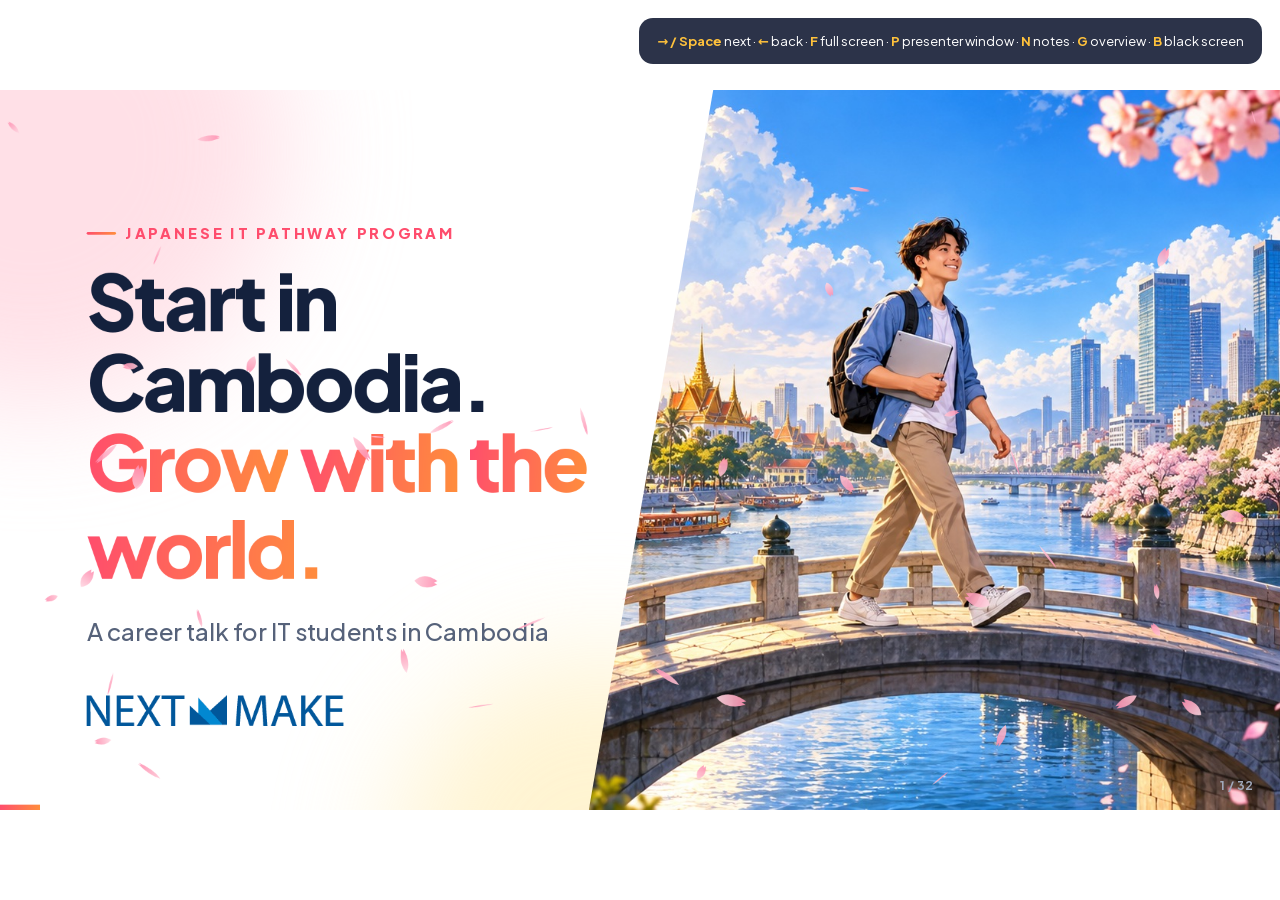
==== commit 63c975f3: "Match the worries and support slides one to one Both slides now show the same four items, in the sam" ====
--- a/index.html
+++ b/index.html
@@ -350,7 +350,7 @@
 .bub.r::before{width:26px;height:26px;left:-36px;top:50%}.bub.r::after{width:14px;height:14px;left:-62px;top:calc(50% + 22px)}
 .bub.run{animation:pop .8s var(--ease) var(--d) both, bob 4.5s ease-in-out calc(var(--d) + .8s) infinite}
 /* s27 support */
-.sup{position:absolute;left:130px;right:130px;top:350px;display:grid;grid-template-columns:repeat(5,1fr);gap:26px;z-index:5}
+.sup{position:absolute;left:130px;right:130px;top:340px;display:grid;grid-template-columns:repeat(4,1fr);gap:34px;z-index:5}
 .sup .card{padding:16px 16px 30px}
 .sup .pimg{height:270px}
 .sup .ic{width:96px;height:96px;border-radius:28px;display:grid;place-items:center;font-size:52px;color:var(--c);background:color-mix(in srgb,var(--c) 14%,#fff)}
@@ -952,13 +952,11 @@
     <p class="sub a" style="--d:.9s;margin-top:14px">Which one is on your mind?</p>
   </div>
   <div class="worry-img a zoom" style="--d:.5s"><div class="kbi" style="background-image:url(img/spot/worry.jpg)"></div></div>
-  <div class="bub l a pop" style="--d:1.2s;top:420px;--c:#FF4D6D"><b>Money</b><span>Can I live on the salary?</span></div>
-  <div class="bub l a pop" style="--d:1.5s;top:610px;--c:#FF8E3C"><b>Japanese</b><span>Can I really learn it?</span></div>
-  <div class="bub l a pop" style="--d:1.8s;top:800px;--c:#E9A400"><b>Housing</b><span>Where will I live?</span></div>
-  <div class="bub r a pop" style="--d:1.35s;top:420px;--c:#12B886"><b>Work culture</b><span>Will I fit in?</span></div>
-  <div class="bub r a pop" style="--d:1.65s;top:610px;--c:#2F7BFF"><b>Far from family</b><span>Will I feel alone?</span></div>
-  <div class="bub r a pop" style="--d:1.95s;top:800px;--c:#7C5CFF"><b>Safety</b><span>What about earthquakes?</span></div>
-  <aside class="notes">No hands, no counting. Ask students to imagine which worry is theirs, or to keep one in mind. Read the six bubbles in a friendly voice: these are worries many students have, and having them is normal. Then move on: the next slide shows what we prepare for them.</aside>
+  <div class="bub l a pop" style="--d:1.2s;top:470px;--c:#FF8E3C"><b>Japanese</b><span>Can I really learn it?</span></div>
+  <div class="bub l a pop" style="--d:1.5s;top:720px;--c:#E9A400"><b>Housing</b><span>Where will I live?</span></div>
+  <div class="bub r a pop" style="--d:1.35s;top:470px;--c:#12B886"><b>Work culture</b><span>Will I fit in?</span></div>
+  <div class="bub r a pop" style="--d:1.65s;top:720px;--c:#2F7BFF"><b>Far from family</b><span>Will I feel alone?</span></div>
+  <aside class="notes">No hands, no counting. Ask students to imagine which worry is theirs, or to keep one in mind. Read the four bubbles in a friendly voice: Japanese, housing, work culture, being far from family. These are worries many students have, and having them is normal. The next slide answers the same four, in the same order and colours.</aside>
 </section>
 
 <!-- 28 SUPPORT -->
@@ -968,13 +966,12 @@
     <h1 class="h split" style="--d:.2s">We prepare it <span class="g">with you.</span></h1>
   </div>
   <div class="sup">
-    <div class="card a up" style="--d:.6s;--c:#FF4D6D"><div class="pimg" style="background-image:url(img/spot/sp_money.jpg)"></div><h3>Money</h3><p>A clear guide to salary, deductions and living costs.</p></div>
-    <div class="card a up" style="--d:.75s;--c:#FF8E3C"><div class="pimg" style="background-image:url(img/spot/sp_housing.jpg)"></div><h3>Housing</h3><p>Help finding a safe, affordable home, like a share house.</p></div>
-    <div class="card a up" style="--d:.9s;--c:#E9A400"><div class="pimg" style="background-image:url(img/spot/sp_daily.jpg)"></div><h3>Daily life</h3><p>Practice for the hospital, city office and bank.</p></div>
-    <div class="card a up" style="--d:1.05s;--c:#12B886"><div class="pimg" style="background-image:url(img/spot/sp_work.jpg)"></div><h3>Work culture</h3><p>Training in reporting, stand-ups and teamwork.</p></div>
-    <div class="card a up" style="--d:1.2s;--c:#2F7BFF"><div class="pimg" style="background-image:url(img/spot/sp_contact.jpg)"></div><h3>Someone to ask</h3><p>A contact at Next Make in Osaka from day one.</p></div>
-  </div>
-  <aside class="notes">Frame this as "we are building this with you", because the support system is still being prepared. Answer the worries from the last slide, one by one.</aside>
+    <div class="card a up" style="--d:.6s;--c:#FF8E3C"><div class="pimg" style="background-image:url(img/spot/sp_daily.jpg)"></div><h3>Japanese</h3><p>Classes from zero, plus Japanese for daily life: the hospital, city office and bank.</p></div>
+    <div class="card a up" style="--d:.75s;--c:#E9A400"><div class="pimg" style="background-image:url(img/spot/sp_housing.jpg)"></div><h3>Housing</h3><p>Help finding a safe, affordable home, like a share house.</p></div>
+    <div class="card a up" style="--d:.9s;--c:#12B886"><div class="pimg" style="background-image:url(img/spot/sp_work.jpg)"></div><h3>Work culture</h3><p>Training in reporting, stand-ups and teamwork.</p></div>
+    <div class="card a up" style="--d:1.05s;--c:#2F7BFF"><div class="pimg" style="background-image:url(img/spot/sp_contact.jpg)"></div><h3>Far from family</h3><p>A contact at NEXT MAKE in Osaka from day one, and classmates who go with you.</p></div>
+  </div>
+  <aside class="notes">Frame this as "we are building this with you", because the support system is still being prepared. Each card answers the worry with the same name and colour on the last slide: Japanese, housing, work culture, far from family.</aside>
 </section>
 
 <!-- 29 COMMUNITY -->
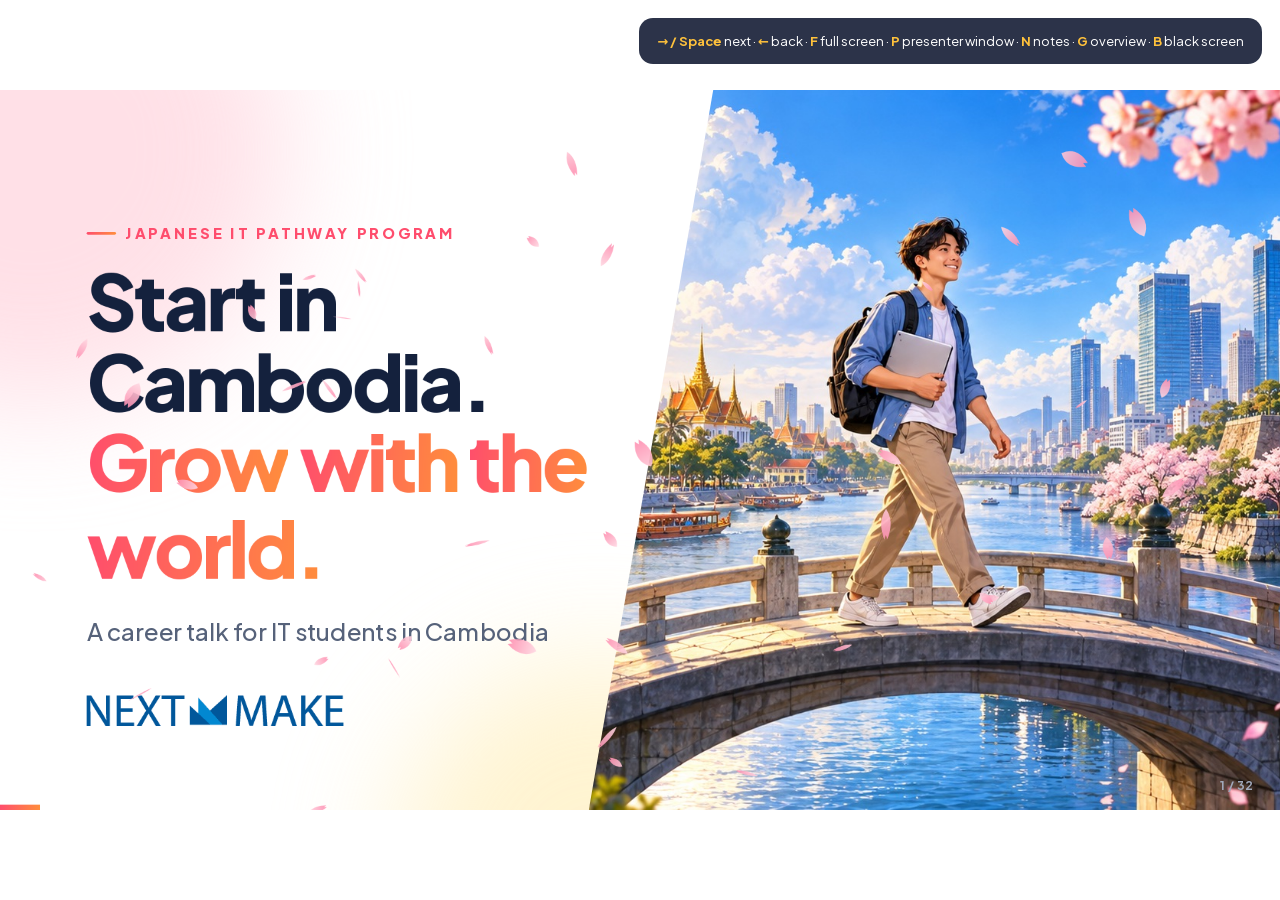
==== commit bc3e9af0: "Support slide: Japanese for IT work, work culture with internship Co-Authored-By: Claude Opus 5.5 <n" ====
--- a/index.html
+++ b/index.html
@@ -966,9 +966,9 @@
     <h1 class="h split" style="--d:.2s">We prepare it <span class="g">with you.</span></h1>
   </div>
   <div class="sup">
-    <div class="card a up" style="--d:.6s;--c:#FF8E3C"><div class="pimg" style="background-image:url(img/spot/sp_daily.jpg)"></div><h3>Japanese</h3><p>Classes from zero, plus Japanese for daily life: the hospital, city office and bank.</p></div>
+    <div class="card a up" style="--d:.6s;--c:#FF8E3C"><div class="pimg" style="background-image:url(img/ai_team.jpg);background-position:28% 50%"></div><h3>Japanese</h3><p>From zero to Japanese for IT work: meetings, reports and clients. Daily-life Japanese too.</p></div>
     <div class="card a up" style="--d:.75s;--c:#E9A400"><div class="pimg" style="background-image:url(img/spot/sp_housing.jpg)"></div><h3>Housing</h3><p>Help finding a safe, affordable home, like a share house.</p></div>
-    <div class="card a up" style="--d:.9s;--c:#12B886"><div class="pimg" style="background-image:url(img/spot/sp_work.jpg)"></div><h3>Work culture</h3><p>Training in reporting, stand-ups and teamwork.</p></div>
+    <div class="card a up" style="--d:.9s;--c:#12B886"><div class="pimg" style="background-image:url(img/spot/sp_work.jpg)"></div><h3>Work culture</h3><p>Business manners, teamwork training, and a real internship.</p></div>
     <div class="card a up" style="--d:1.05s;--c:#2F7BFF"><div class="pimg" style="background-image:url(img/spot/sp_contact.jpg)"></div><h3>Far from family</h3><p>A contact at NEXT MAKE in Osaka from day one, and classmates who go with you.</p></div>
   </div>
   <aside class="notes">Frame this as "we are building this with you", because the support system is still being prepared. Each card answers the worry with the same name and colour on the last slide: Japanese, housing, work culture, far from family.</aside>
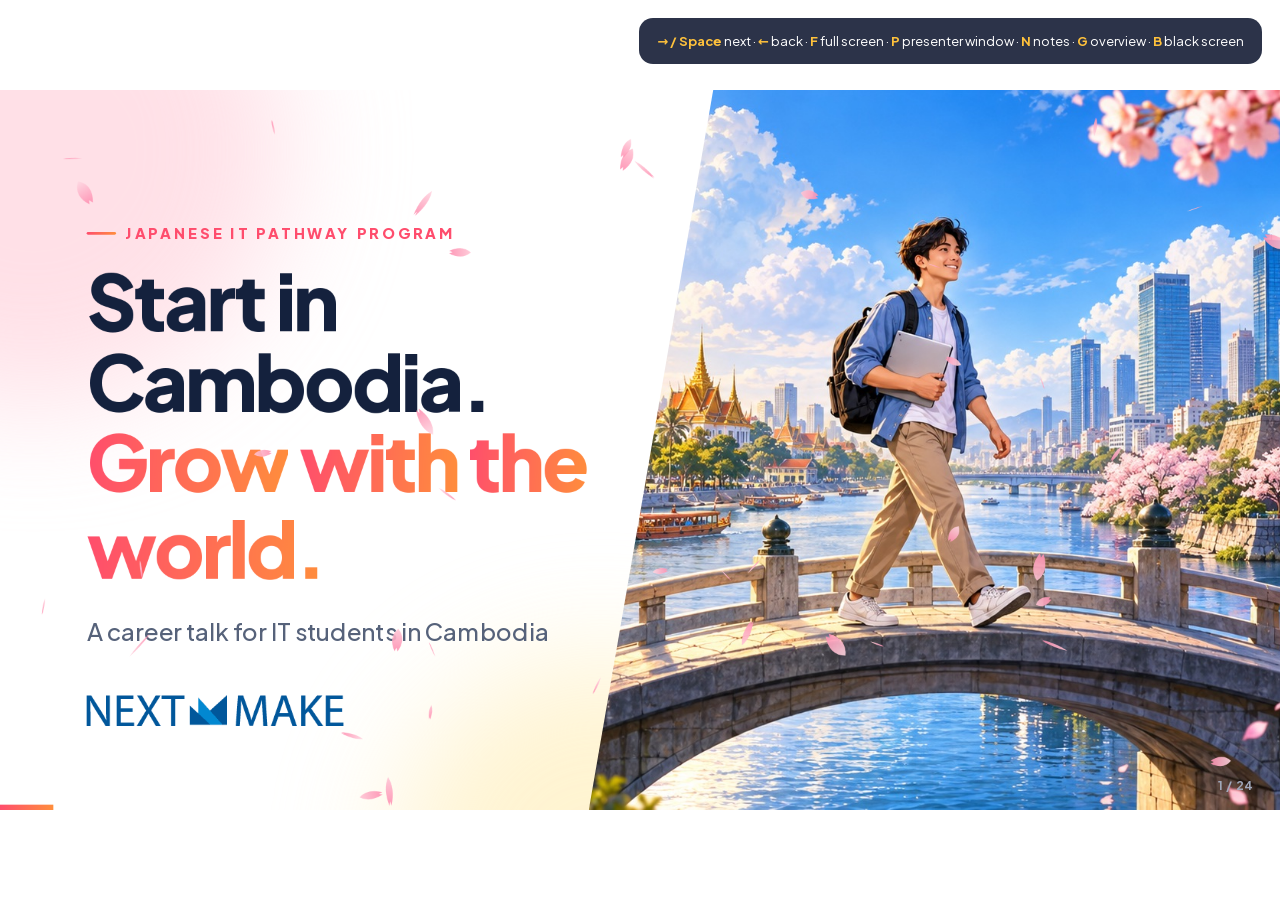
==== commit eed45bd7: "Hide 8 slides for the 2026-10-27 talk (AI x4, worries/support/community/trial) The full 32-slide dec" ====
--- a/index.html
+++ b/index.html
@@ -773,99 +773,9 @@
   <aside class="notes">With coding and English, a new graduate competes with experienced engineers from all over the world. Click: with Japanese, the field is small. That is why many Japanese companies hire new graduates from abroad and train them.</aside>
 </section>
 
-<!-- 19 AI CAN CODE -->
-<section class="slide" data-title="AI can write code">
-  <div class="pad" style="width:780px;top:250px">
-    <div class="kicker a">The AI era</div>
-    <h1 class="h l split" style="--d:.2s">AI can write code now.</h1>
-    <p class="sub a" style="--d:1s">And it gets better every month.</p>
-    <p class="step a" style="margin-top:80px;font-size:48px;font-weight:800;letter-spacing:-.02em">So what makes <span class="g">you</span> valuable?</p>
-  </div>
-  <div class="term a zoom" style="--d:.4s;left:960px;top:190px;width:860px">
-    <div class="term-bar"><i></i><i></i><i></i><span>booking.js</span><span class="ai-badge"><svg class="icon"><use href="#i-spark"/></svg>AI is writing</span></div>
-    <div class="term-body typer" data-start="1.0" data-speed="18" style="font-size:27px;line-height:1.85">
-      <span class="tl"><span class="c">// Book a train seat for a user</span></span>
-      <span class="tl"><span class="k">async function</span> <span class="f">bookSeat</span>(user, train) {</span>
-      <span class="tl">  <span class="k">const</span> seat = <span class="k">await</span> <span class="f">findFreeSeat</span>(train);</span>
-      <span class="tl">  <span class="k">if</span> (!seat) <span class="k">return</span> { ok: <span class="s">false</span> };</span>
-      <span class="tl">  <span class="k">await</span> <span class="f">reserve</span>(seat, user.id);</span>
-      <span class="tl">  <span class="k">await</span> <span class="f">sendTicket</span>(user.email, seat);</span>
-      <span class="tl">  <span class="k">return</span> { ok: <span class="s">true</span>, seat };</span>
-      <span class="tl">}<span class="cursor"></span></span>
-    </div>
-  </div>
-  <aside class="notes">Let the code type itself. Ask: "Who uses AI tools already?" Then click for the question: if AI can write code, what makes you valuable?</aside>
-</section>
-
-<!-- 20 AI WRITES, YOU DECIDE -->
-<section class="slide" data-title="AI writes. You decide.">
-  <div class="pad">
-    <div class="kicker a">The AI era</div>
-    <h1 class="h m split" style="--d:.2s">AI writes the code. <span class="g">You decide</span> what to build.</h1>
-  </div>
-  <div class="proc">
-    <div class="card pcard a" style="--d:.9s"><span class="pbadge you step" data-group="you" data-order="2">YOU</span><div class="pimg" style="background-image:url(img/spot/p_understand.jpg)"></div><h3>Understand</h3><p>What does the client really need?</p></div>
-    <div class="card pcard a" style="--d:1.0s"><span class="pbadge you step" data-group="you" data-order="2">YOU</span><div class="pimg" style="background-image:url(img/spot/p_design.jpg)"></div><h3>UX Design</h3><p>How should it feel to use?</p></div>
-    <div class="card pcard a" style="--d:1.1s"><span class="pbadge ai step" data-group="ai" data-order="1"><svg class="icon"><use href="#i-bot"/></svg>AI</span><div class="pimg" style="background-image:url(img/spot/p_build.jpg)"></div><h3>Build</h3><p>Write the code.</p></div>
-    <div class="card pcard a" style="--d:1.2s"><span class="pbadge ai step" data-group="ai" data-order="1"><svg class="icon"><use href="#i-bot"/></svg>AI</span><div class="pimg" style="background-image:url(img/spot/p_test.jpg)"></div><h3>Test</h3><p>Check the quality.</p></div>
-    <div class="card pcard a" style="--d:1.3s"><span class="pbadge you step" data-group="you" data-order="2">YOU</span><div class="pimg" style="background-image:url(img/spot/p_review.jpg)"></div><h3>Review</h3><p>Is it right for the user?</p></div>
-    <div class="card pcard a" style="--d:1.4s"><span class="pbadge you step" data-group="you" data-order="2">YOU</span><div class="pimg" style="background-image:url(img/spot/p_report.jpg)"></div><h3>Report</h3><p>Share progress early.</p></div>
-  </div>
-  <p class="sub step a" data-order="3" style="position:absolute;left:130px;right:130px;top:920px;text-align:center;font-size:40px;color:var(--ink);font-weight:700">What AI can't do: <span class="g">talk with your clients.</span></p>
-  <aside class="notes">Click 1: AI takes Build and Test. Click 2: the human parts light up: understanding the client, UX design (how it should feel for the user), review, reporting. Click 3: the one thing AI cannot do for you is communicate with your clients: listen, ask, build trust. That needs language, and it is exactly the part Japanese companies care most about.</aside>
-</section>
-
-<!-- 21 NOTICE -->
-<section class="slide" data-title="Learn to notice">
-  <div class="pad" style="width:860px;top:130px">
-    <div class="kicker a">What you learn in Japan</div>
-    <h1 class="h m split" style="--d:.2s">Clients don't say everything. <span class="g">Learn to notice.</span></h1>
-    <p class="sub a" style="--d:1.0s;font-size:32px">Japan is a <b>high-context</b> culture. Working there, you learn to sense what clients really want, and deliver it with care.</p>
-    <div class="jword a up" style="--d:1.5s"><span class="jp">察する</span><span class="ro">sassuru</span><span class="en">to sense what is not said</span></div>
-  </div>
-  <div class="jq-pill step a pop"><span class="star">★</span> Japan Quality <small>Care in every detail</small></div>
-  <div class="berg">
-    <svg viewBox="0 0 820 900" class="berg-svg">
-      <defs>
-        <linearGradient id="sea" x1="0" y1="0" x2="0" y2="1"><stop offset="0" stop-color="#4FA3FF" stop-opacity=".55"/><stop offset="1" stop-color="#1C3F8F" stop-opacity=".92"/></linearGradient>
-        <linearGradient id="ice" x1="0" y1="0" x2="0" y2="1"><stop offset="0" stop-color="#FFFFFF"/><stop offset="1" stop-color="#DCEBFF"/></linearGradient>
-        <linearGradient id="iceDeep" x1="0" y1="0" x2="0" y2="1"><stop offset="0" stop-color="#BFD9FF" stop-opacity=".95"/><stop offset="1" stop-color="#7FA9EE" stop-opacity=".7"/></linearGradient>
-      </defs>
-      <rect x="0" y="330" width="820" height="570" rx="40" fill="url(#sea)"/>
-      <path d="M 250 330 L 110 540 L 150 760 L 320 870 L 540 850 L 700 680 L 670 470 L 570 330 Z" fill="url(#iceDeep)"/>
-      <path d="M 250 330 L 330 230 L 380 200 L 420 150 L 470 205 L 500 240 L 570 330 Z" fill="url(#ice)" stroke="#9CC2F5" stroke-width="4" stroke-linejoin="round"/>
-      <path d="M 420 150 L 400 230 L 440 330" fill="none" stroke="#C9DEFA" stroke-width="4" stroke-linejoin="round"/>
-      <path d="M 20 330 Q 120 314 225 330 T 430 330 T 635 330 T 800 330" fill="none" stroke="#fff" stroke-width="6" opacity=".85"/>
-    </svg>
-    <div class="said a pop" style="--d:.8s"><small>WHAT THEY SAY</small>"Please make a booking app."</div>
-    <div class="want-h a fade" style="--d:1.6s">WHAT THEY REALLY WANT</div>
-    <div class="want a pop" style="--d:2.0s;top:450px">Easy for older customers</div>
-    <div class="want a pop" style="--d:2.4s;top:565px">No mistakes on busy days</div>
-    <div class="want a pop" style="--d:2.8s;top:680px">Quick help when stuck</div>
-  </div>
-  <aside class="notes">AI cannot talk with your clients, and clients rarely say everything they want. Japan is a high-context culture: people expect you to understand what is not said. The Japanese word is 察する, sassuru. Example: the client only says "Please make a booking app." Under the surface they want it to be easy for older customers, to work without mistakes on busy days, and to get quick help when stuck. Working in Japan trains you to notice (気づく), think ahead (先回り) and care about every detail (心配り). Click: that is Japan Quality, service that clients trust and come back for.</aside>
-</section>
-
-<!-- 22 EQUATION -->
-<section class="slide" data-title="Few people have all three">
-  <div class="pad" style="text-align:center">
-    <div class="kicker a">Your chance</div>
-    <h1 class="h split" style="--d:.2s">Few people have <span class="g">all three.</span></h1>
-  </div>
-  <div class="eq">
-    <div class="card eqb a pop" style="--d:.9s"><div class="pimg" style="background-image:url(img/spot/e_it.jpg)"></div>IT skills</div>
-    <div class="eqop a fade" style="--d:1.2s">+</div>
-    <div class="card eqb a pop" style="--d:1.4s"><div class="pimg" style="background-image:url(img/spot/e_japanese.jpg)"></div>Japanese &amp; client care</div>
-    <div class="eqop a fade" style="--d:1.7s">+</div>
-    <div class="card eqb a pop" style="--d:1.9s"><div class="pimg" style="background-image:url(img/spot/e_ai.jpg)"></div>AI tools</div>
-    <div class="eqop a fade" style="--d:2.2s">=</div>
-    <div class="card eqb res a" style="--d:2.5s;--an:pop"><div class="pimg" style="background-image:url(img/spot/e_you.jpg)"></div>You, in demand</div>
-  </div>
-  <p class="sub step a" style="position:absolute;left:0;right:0;top:900px;text-align:center">AI makes you faster. <b>Understanding clients the Japanese way makes you rare.</b></p>
-  <aside class="notes">AI makes every engineer faster, so speed alone is not rare any more. What is rare: someone who can build software, use AI, and understand clients the Japanese way: notice the real need and deliver Japan Quality. That person leads the AI.</aside>
-</section>
-
-<!-- 23 JAPANESE STEPS -->
+<!-- (hidden for the 2026-10-27 talk: AI can write code / AI writes. You decide. / Learn to notice / Few people have all three; full deck in index_full_2026-10-27.html, not in git) -->
+
+<!-- 19 JAPANESE STEPS -->
 <section class="slide" data-title="Japanese for work">
   <div class="pad">
     <div class="kicker a">How much Japanese?</div>
@@ -880,7 +790,7 @@
   <aside class="notes">Explain JLPT simply: it is the standard Japanese test, from N5 (easiest) to N1 (hardest). N3 is about everyday conversation; N2 is business level. Our first goal is N3 in one year: that takes steady study every week. Passing N3 lets you work with a Japanese team, and going on to N2 opens even more doors. Next: someone who took exactly this path.</aside>
 </section>
 
-<!-- 24 HENDRI -->
+<!-- 20 HENDRI -->
 <section class="slide" data-title="Hendri">
   <div class="pad">
     <div class="kicker a">Meet Hendri · Next Make, Osaka</div>
@@ -903,7 +813,7 @@
   <aside class="notes">Hendri's path is the same order as this program: Japanese first (language school, JLPT N3 in 2020), then IT school, then an engineer job in Japan, now a project manager. Today he leads a multinational team, including engineers in Cambodia, and he builds AI tools so his team can spend time on the work that counts. Click for his words. Get his OK before showing this slide.</aside>
 </section>
 
-<!-- 25 PROGRAM -->
+<!-- 21 PROGRAM -->
 <section class="slide" data-title="The program">
   <div class="pad" style="top:96px">
     <div class="kicker a">The program</div>
@@ -923,7 +833,7 @@
   <aside class="notes">Four steps from zero to Japan. Step 1, year 1: Japanese only, from zero to JLPT N3. Step 2: IT training the Japanese way (requirements, design, team projects). Step 3: an internship in the NEXT MAKE Internship Lab, a team of two or three students with a Japanese project manager, working on real projects for Japanese companies (development, testing, using AI). Step 4: interviews and your first day in Japan. The wall is climbed in steps, with classmates.</aside>
 </section>
 
-<!-- 26 ON THEIR WAY -->
+<!-- 22 ON THEIR WAY -->
 <section class="slide" data-title="On their way">
   <div class="pad">
     <div class="kicker a">It's already happening</div>
@@ -944,70 +854,9 @@
   <aside class="notes">This is a Cambodian news report (Thmey Thmey) about our first students: Japanese class, team projects, the Japanese course completion ceremony, and getting ready to work in Japan. If you have internet, click "Watch the video" (about 2 minutes). No need to name the university.</aside>
 </section>
 
-<!-- 27 WORRIES -->
-<section class="slide" data-title="Worried? That's normal">
-  <div class="pad" style="text-align:center">
-    <div class="kicker a">Be honest</div>
-    <h1 class="h split" style="--d:.2s">Worried? <span class="g">That's normal.</span></h1>
-    <p class="sub a" style="--d:.9s;margin-top:14px">Which one is on your mind?</p>
-  </div>
-  <div class="worry-img a zoom" style="--d:.5s"><div class="kbi" style="background-image:url(img/spot/worry.jpg)"></div></div>
-  <div class="bub l a pop" style="--d:1.2s;top:470px;--c:#FF8E3C"><b>Japanese</b><span>Can I really learn it?</span></div>
-  <div class="bub l a pop" style="--d:1.5s;top:720px;--c:#E9A400"><b>Housing</b><span>Where will I live?</span></div>
-  <div class="bub r a pop" style="--d:1.35s;top:470px;--c:#12B886"><b>Work culture</b><span>Will I fit in?</span></div>
-  <div class="bub r a pop" style="--d:1.65s;top:720px;--c:#2F7BFF"><b>Far from family</b><span>Will I feel alone?</span></div>
-  <aside class="notes">No hands, no counting. Ask students to imagine which worry is theirs, or to keep one in mind. Read the four bubbles in a friendly voice: Japanese, housing, work culture, being far from family. These are worries many students have, and having them is normal. The next slide answers the same four, in the same order and colours.</aside>
-</section>
-
-<!-- 28 SUPPORT -->
-<section class="slide" data-title="Our support">
-  <div class="pad">
-    <div class="kicker a">Your worries, our support</div>
-    <h1 class="h split" style="--d:.2s">We prepare it <span class="g">with you.</span></h1>
-  </div>
-  <div class="sup">
-    <div class="card a up" style="--d:.6s;--c:#FF8E3C"><div class="pimg" style="background-image:url(img/ai_team.jpg);background-position:28% 50%"></div><h3>Japanese</h3><p>From zero to Japanese for IT work: meetings, reports and clients. Daily-life Japanese too.</p></div>
-    <div class="card a up" style="--d:.75s;--c:#E9A400"><div class="pimg" style="background-image:url(img/spot/sp_housing.jpg)"></div><h3>Housing</h3><p>Help finding a safe, affordable home, like a share house.</p></div>
-    <div class="card a up" style="--d:.9s;--c:#12B886"><div class="pimg" style="background-image:url(img/spot/sp_work.jpg)"></div><h3>Work culture</h3><p>Business manners, teamwork training, and a real internship.</p></div>
-    <div class="card a up" style="--d:1.05s;--c:#2F7BFF"><div class="pimg" style="background-image:url(img/spot/sp_contact.jpg)"></div><h3>Far from family</h3><p>A contact at NEXT MAKE in Osaka from day one, and classmates who go with you.</p></div>
-  </div>
-  <aside class="notes">Frame this as "we are building this with you", because the support system is still being prepared. Each card answers the worry with the same name and colour on the last slide: Japanese, housing, work culture, far from family.</aside>
-</section>
-
-<!-- 29 COMMUNITY -->
-<section class="slide" data-title="You won't go alone">
-  <div class="bg"><div class="kbi" style="background-image:url(img/community.jpg);animation:none"></div></div>
-  <div class="board-wrap"><div class="board-text a pop" style="--d:1.0s">Welcome<br>to Osaka!</div></div>
-  <div class="glass a left" style="--d:.3s;left:80px;top:60px;width:820px;padding:40px 50px">
-    <div class="kicker">Community</div>
-    <h1 class="h m split" style="--d:.5s">You won't go <span class="g">alone.</span></h1>
-  </div>
-  <div class="chain">
-    <div class="pill a pop" style="--d:1.4s">Class 1<small>Goes first, shares tips</small></div><span class="ar a fade" style="--d:1.6s">→</span>
-    <div class="pill a pop" style="--d:1.8s">Class 2<small>Gets help, gives help</small></div><span class="ar a fade" style="--d:2.0s">→</span>
-    <div class="pill a pop" style="--d:2.2s">Class 3<small>Joins a ready network</small></div>
-  </div>
-  <aside class="notes">Graduates support each other: housing tips, study help, first-week advice, friends. The first class has finished the Japanese course and is getting ready to work in Japan (see the news video). They will be the first people you can ask. Invite students to be the next class, the one that helps the class after them.</aside>
-</section>
-
-<!-- 30 TRIAL CLASS -->
-<section class="slide" data-title="Trial class" data-fx="confetti">
-  <div class="diag a wipe" style="left:44%"><div class="kbi" style="background-image:url(img/trial_class.jpg);background-position:62% 50%;--kbo:62% 50%"></div></div>
-  <div class="free-badge" style="--d:1.6s">TRIAL<small>CLASS</small></div>
-  <div class="pad" style="width:780px;top:170px">
-    <div class="kicker a">Your first step</div>
-    <h1 class="h split" style="--d:.3s">Join a Japanese <span class="g">trial class.</span></h1>
-    <p class="sub a" style="--d:1.2s">Come to one class. Feel how fun Japanese can be, and get a first taste of your future.</p>
-    <div class="steps3">
-      <span class="pill a pop" style="--d:1.8s"><b>1</b>Join a class</span>
-      <span class="pill a pop" style="--d:2.0s"><b>2</b>Have fun</span>
-      <span class="pill a pop" style="--d:2.2s"><b>3</b>See your future</span>
-    </div>
-  </div>
-  <aside class="notes">Make the first step tiny. Students who never thought about working abroad will not decide today, and they don't need to. They can join one trial class, enjoy it, and get a feel for their future.</aside>
-</section>
-
-<!-- 31 REWRITE -->
+<!-- (hidden for the 2026-10-27 talk: Worried? / Our support / You won't go alone / Trial class; full deck in index_full_2026-10-27.html, not in git) -->
+
+<!-- 23 REWRITE -->
 <section class="slide" data-title="Imagine your 2031 again">
   <div class="pad" style="width:800px;top:220px">
     <div class="kicker a">Back to the start</div>
@@ -1027,7 +876,7 @@
   <aside class="notes">Ask everyone to imagine their 2031 again, the same way as at the start. Ask two or three volunteers whether anything changed. Even "I want to try one Japanese class" is a real change.</aside>
 </section>
 
-<!-- 32 THANK YOU -->
+<!-- 24 THANK YOU -->
 <section class="slide" data-title="Thank you" data-fx="petals">
   <div class="bg"><div class="kbi" style="background-image:url(img/hero.jpg)"></div></div>
   <div style="position:absolute;inset:0;background:linear-gradient(90deg,rgba(255,255,255,.96) 0%,rgba(255,255,255,.88) 42%,rgba(255,255,255,0) 70%);z-index:1"></div>
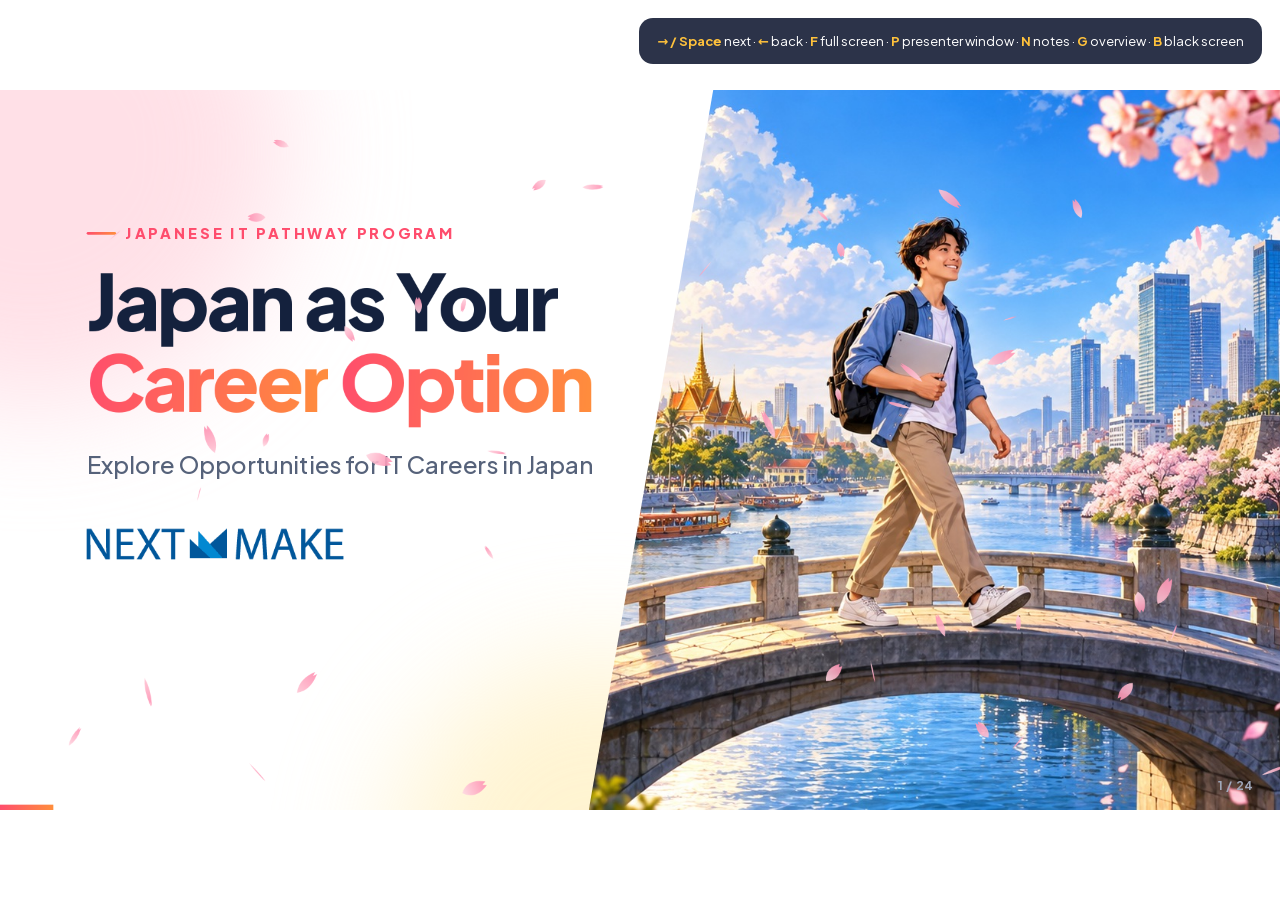
==== commit f658a90f: "New title: Japan as Your Career Option; drop the trial class line Co-Authored-By: Claude Opus 5.5 <n" ====
--- a/index.html
+++ b/index.html
@@ -476,10 +476,10 @@
 <!-- 1 TITLE -->
 <section class="slide" data-title="Title" data-fx="petals">
   <div class="diag a wipe"><div class="kbi" style="background-image:url(img/hero.jpg);--kbo:60% 40%"></div></div>
-  <div class="pad" style="width:760px;top:200px">
+  <div class="pad" style="width:800px;top:200px">
     <div class="kicker a" style="--d:.5s">Japanese IT Pathway Program</div>
-    <h1 class="h l split" style="--d:.7s">Start in Cambodia. <span class="g">Grow with the world.</span></h1>
-    <p class="sub a" style="--d:1.6s">A career talk for IT students in Cambodia</p>
+    <h1 class="h l split" style="--d:.7s">Japan as Your<br><span class="g">Career Option</span></h1>
+    <p class="sub a" style="--d:1.6s">Explore Opportunities for IT Careers in Japan</p>
     <img class="a" src="img/nextmake-logo.png" alt="Next Make" style="--d:1.9s;display:block;margin-top:70px;height:46px">
   </div>
   <aside class="notes">Open with the students, not with Japan. Today is about their next five years. Introduce yourself and Next Make in one or two sentences.</aside>
@@ -868,7 +868,6 @@
     <div class="term-body typer" data-start="1.0">
       <span class="tl"><span class="p">$</span> git log --oneline my-career</span>
       <span class="tl"><span class="y">2026</span> Studying IT in Phnom Penh</span>
-      <span class="tl"><span class="y">2026</span> <span class="new">Joined a Japanese trial class</span></span>
       <span class="tl"><span class="y">2028</span> <span class="blank">________________</span></span>
       <span class="tl"><span class="y">2031</span> <span class="blank">________________</span><span class="cursor"></span></span>
     </div>
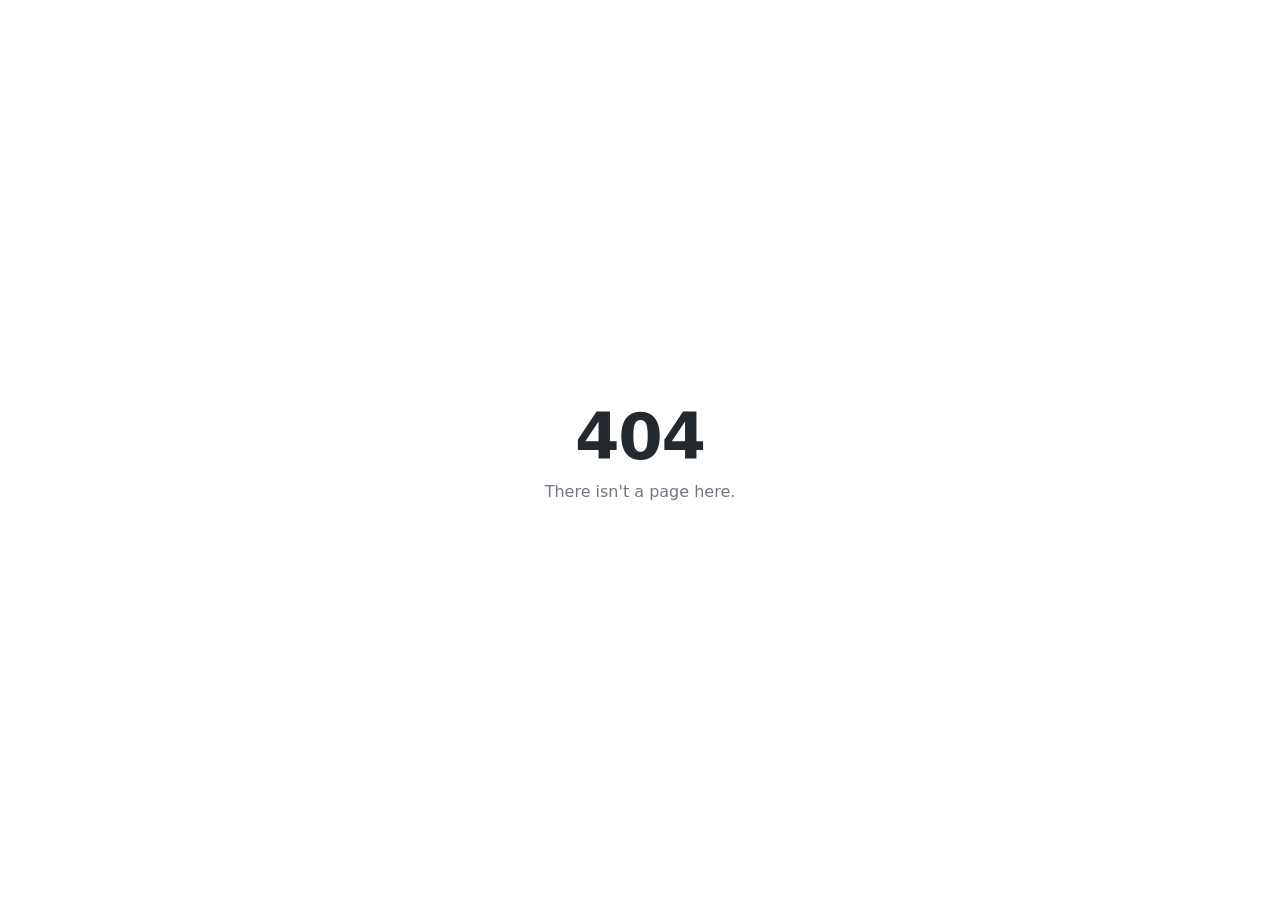
==== commit d2d9abd0: "Move the first talk into its own folder; root shows a plain 404 unless opened with the hub key The f" ====
--- a/index.html
+++ b/index.html
@@ -2,1275 +2,43 @@
 <html lang="en">
 <head>
 <meta charset="utf-8">
-<meta name="viewport" content="width=device-width,initial-scale=1">
+<meta name="viewport" content="width=device-width, initial-scale=1">
 <meta name="robots" content="noindex, nofollow, noarchive">
-<title>Japanese IT Pathway</title>
-<link rel="stylesheet" href="fonts/fonts.css">
+<meta name="referrer" content="no-referrer">
+<title>Page not found</title>
 <style>
-:root{
-  --ink:#14213D; --muted:#56627A; --line:#E7EBF3; --bg:#FFFFFF;
-  --coral:#FF4D6D; --orange:#FF8E3C; --sky:#2F7BFF; --sun:#FFC23C; --mint:#12B886; --lav:#7C5CFF;
-  --coral-s:#FFE3E9; --sky-s:#E2EDFF; --sun-s:#FFF3CF; --mint-s:#D5F7EA; --lav-s:#ECE6FF;
-  --grad:linear-gradient(95deg,#FF4D6D 0%,#FF8E3C 100%);
-  --grad2:linear-gradient(120deg,#2F7BFF 0%,#7C5CFF 100%);
-  --grad3:linear-gradient(120deg,#12B886 0%,#2F7BFF 100%);
-  --ease:cubic-bezier(.2,.85,.25,1);
-  --font:'Plus Jakarta Sans','Hiragino Sans','Yu Gothic UI','Noto Sans JP',system-ui,sans-serif;
-  --mono:'JetBrains Mono',ui-monospace,Menlo,monospace;
-}
-*{box-sizing:border-box}
-html,body{margin:0;height:100%;overflow:hidden;background:#FFFFFF}
-body{font-family:var(--font);color:var(--ink);-webkit-font-smoothing:antialiased}
-#viewport{position:fixed;inset:0;overflow:hidden}
-#deck{width:1920px;height:1080px;position:absolute;left:50%;top:50%;transform-origin:center center;transform:translate(-50%,-50%);background:#fff}
-#fx{position:absolute;inset:0;width:1920px;height:1080px;z-index:50;pointer-events:none}
-
-/* ---------- slides & transitions ---------- */
-.slide{position:absolute;inset:0;overflow:hidden;background:var(--bg);opacity:0;visibility:hidden;transform:scale(1.035);
-  transition:opacity .8s var(--ease),transform 1.1s var(--ease),filter .8s var(--ease),visibility 0s linear .8s}
-.slide.active{opacity:1;visibility:visible;transform:none;filter:none;z-index:3;
-  transition:opacity .8s var(--ease),transform 1.1s var(--ease),filter .8s var(--ease),visibility 0s}
-.slide.leaving{visibility:visible;opacity:0;transform:scale(.965);filter:blur(8px);z-index:2}
-#deck.back .slide:not(.active){transform:scale(.965)}
-#deck.back .slide.leaving{transform:scale(1.035)}
-
-/* ---------- background blobs ---------- */
-.blobs{position:absolute;inset:-10%;z-index:0;pointer-events:none}
-.blobs i{position:absolute;border-radius:50%;filter:blur(90px);opacity:.75;animation:drift 22s ease-in-out infinite alternate}
-.blobs i:nth-child(1){width:760px;height:760px;background:#FFD6DF;left:-6%;top:-14%}
-.blobs i:nth-child(2){width:680px;height:680px;background:#D8E7FF;right:-4%;top:6%;animation-duration:26s;animation-delay:-6s}
-.blobs i:nth-child(3){width:620px;height:620px;background:#FFF0C2;left:34%;bottom:-22%;animation-duration:30s;animation-delay:-12s}
-@keyframes drift{0%{transform:translate(0,0) scale(1)}50%{transform:translate(70px,40px) scale(1.08)}100%{transform:translate(-50px,70px) scale(.95)}}
-
-/* ---------- type ---------- */
-.pad{position:absolute;left:130px;top:110px;right:130px;z-index:5}
-.kicker{display:inline-flex;align-items:center;gap:14px;font-weight:800;font-size:22px;letter-spacing:.22em;text-transform:uppercase;color:var(--coral)}
-.kicker::before{content:"";width:44px;height:4px;border-radius:4px;background:var(--grad)}
-.kicker.light{color:#fff}.kicker.light::before{background:#fff}
-.h{font-weight:800;font-size:96px;line-height:1.04;letter-spacing:-.035em;margin:26px 0 0}
-.h.l{font-size:116px}.h.xl{font-size:176px;letter-spacing:-.045em}.h.m{font-size:80px}.h.s{font-size:66px}
-.sub{font-size:36px;line-height:1.45;color:var(--muted);font-weight:500;margin:30px 0 0}
-.sub b{color:var(--ink);font-weight:800}
-.g{background:var(--grad);-webkit-background-clip:text;background-clip:text;color:transparent;padding-bottom:.08em}
-.g2{background:var(--grad2);-webkit-background-clip:text;background-clip:text;color:transparent;padding-bottom:.08em}
-.g3{background:var(--grad3);-webkit-background-clip:text;background-clip:text;color:transparent;padding-bottom:.08em}
-.src{position:absolute;left:130px;right:130px;bottom:46px;font-size:17px;color:#8A93A6;z-index:6;line-height:1.4}
-.w{display:inline-block;will-change:transform}
-.white{color:#fff}
-
-/* ---------- reveal animation system ---------- */
-.a,.w{opacity:0}
-.a.run{animation:var(--an,up) var(--du,.95s) var(--ease) var(--d,0s) both}
-.w.run{animation:wordup .9s var(--ease) var(--d,0s) both}
-.left{--an:fromleft}.right{--an:fromright}.zoom{--an:zoom}.pop{--an:pop}.blur{--an:blurin}.fade{--an:fadein}.drop{--an:dropin}.wipe{--an:wipe;--du:1.3s}
-@keyframes up{from{opacity:0;transform:translateY(46px)}to{opacity:1;transform:none}}
-@keyframes fromleft{from{opacity:0;transform:translateX(-80px)}to{opacity:1;transform:none}}
-@keyframes fromright{from{opacity:0;transform:translateX(80px)}to{opacity:1;transform:none}}
-@keyframes zoom{from{opacity:0;transform:scale(.86)}to{opacity:1;transform:none}}
-@keyframes pop{0%{opacity:0;transform:scale(.3)}60%{opacity:1;transform:scale(1.08)}100%{opacity:1;transform:none}}
-@keyframes blurin{from{opacity:0;filter:blur(24px);transform:scale(1.15)}to{opacity:1;filter:none;transform:none}}
-@keyframes fadein{from{opacity:0}to{opacity:1}}
-@keyframes dropin{0%{opacity:0;transform:translateY(-760px)}70%{opacity:1;transform:translateY(10px)}85%{transform:translateY(-6px)}100%{opacity:1;transform:none}}
-@keyframes wordup{from{opacity:0;transform:translateY(.55em) rotate(4deg)}to{opacity:1;transform:none}}
-@keyframes wipe{from{opacity:1;clip-path:polygon(100% 0,100% 0,100% 100%,100% 100%)}to{opacity:1;clip-path:var(--clip,polygon(0 0,100% 0,100% 100%,0 100%))}}
-.step:not(.shown):not(.keep){opacity:0!important;animation:none!important}
-.step.shown{opacity:1}
-
-/* ---------- images ---------- */
-.bg{position:absolute;inset:0;z-index:0;overflow:hidden}
-.kbi{position:absolute;inset:0;background-size:cover;background-position:center;transform-origin:var(--kbo,50% 50%)}
-.run .kbi,.kbi.run,.slide.active .bg .kbi{animation:kb 20s ease-out both}
-@keyframes kb{from{transform:scale(1.14)}to{transform:scale(1.0)}}
-.diag{position:absolute;top:0;bottom:0;right:0;left:46%;--clip:polygon(18% 0,100% 0,100% 100%,0 100%);clip-path:var(--clip);z-index:1;overflow:hidden}
-.frame{position:absolute;border-radius:40px;overflow:hidden;z-index:2;box-shadow:0 40px 90px rgba(20,33,61,.22)}
-.frame::after{content:"";position:absolute;inset:0;border-radius:inherit;box-shadow:inset 0 0 0 1px rgba(255,255,255,.35)}
-.glass{position:absolute;z-index:5;background:rgba(255,255,255,.82);backdrop-filter:blur(18px) saturate(1.4);-webkit-backdrop-filter:blur(18px) saturate(1.4);border-radius:36px;padding:52px 60px;box-shadow:0 30px 70px rgba(20,33,61,.18)}
-.glass.dark{background:rgba(12,18,40,.55);color:#fff}
-.glass .h{margin-top:18px}
-
-/* ---------- generic pieces ---------- */
-.icon{width:1em;height:1em;stroke:currentColor;fill:none;stroke-width:2;stroke-linecap:round;stroke-linejoin:round;flex:none}
-.pill{display:inline-flex;align-items:center;gap:14px;padding:18px 30px;border-radius:999px;font-weight:800;font-size:30px;background:#fff;box-shadow:0 14px 34px rgba(20,33,61,.14)}
-.pill .icon{font-size:36px}
-.card{background:#fff;border-radius:32px;box-shadow:0 22px 60px rgba(20,33,61,.10);border:1px solid var(--line)}
-.num-badge{display:grid;place-items:center;width:64px;height:64px;border-radius:20px;font-weight:800;font-size:30px;color:#fff;background:var(--grad)}
-
-/* terminal & editor */
-.term{position:absolute;z-index:4;border-radius:28px;background:#0F1730;color:#E6ECFF;box-shadow:0 40px 90px rgba(20,33,61,.35);overflow:hidden;font-family:var(--mono)}
-.term-bar{display:flex;align-items:center;gap:12px;padding:22px 28px;background:#18223F;font-size:20px;color:#8F9BC4}
-.term-bar i{width:16px;height:16px;border-radius:50%;background:#FF5F57}.term-bar i:nth-child(2){background:#FEBC2E}.term-bar i:nth-child(3){background:#28C840}
-.term-bar span{margin-left:14px}
-.term-body{padding:34px 40px 40px;font-size:34px;line-height:1.75}
-.tl{display:block;width:0;overflow:hidden;white-space:pre}
-.tl.run{animation:typing calc(var(--n)*32ms) steps(var(--n)) var(--d,0s) forwards}
-@keyframes typing{from{width:0}to{width:calc(var(--n)*1ch + 2px)}}
-.tl .y{color:#FFC23C;font-weight:700}.tl .p{color:#5EE6A8}.tl .k{color:#FF7BA0}.tl .s{color:#FFD27A}.tl .f{color:#7FB2FF}.tl .c{color:#7681A8;font-style:italic}.tl .new{color:#FF8FA6;font-weight:700}
-.blank{color:#5A668F}
-.cursor{display:inline-block;width:.55em;height:1.05em;background:#5EE6A8;vertical-align:-.15em;animation:blink 1s steps(1) infinite}
-@keyframes blink{50%{opacity:0}}
-.ai-badge{margin-left:auto;display:inline-flex;align-items:center;gap:10px;color:#fff;background:var(--grad2);padding:8px 18px;border-radius:99px;font-family:var(--font);font-weight:700;font-size:19px}
-.ai-badge .icon{font-size:22px;animation:spin 3s linear infinite}
-@keyframes spin{to{transform:rotate(360deg)}}
-
-/* bars, rings, counters */
-.grow{transition:all 1.5s var(--ease) var(--d,0s)}
-.vbar{position:absolute;bottom:0;width:100%;height:0;border-radius:26px 26px 10px 10px}
-.vbar.run{height:var(--v)}
-.hfill{height:100%;width:0;border-radius:inherit}
-.hfill.run{width:var(--v)}
-.donut circle{fill:none;stroke-linecap:round}
-.donut .val{stroke-dasharray:0 2000;transition:stroke-dasharray 2s var(--ease) var(--d,.3s)}
-.donut.run .val{stroke-dasharray:var(--len) 2000}
-.count{font-variant-numeric:tabular-nums}
-
-/* ---------- slide specific ---------- */
-/* s3 chips */
-.chiprow{position:absolute;left:110px;bottom:110px;display:flex;gap:22px;z-index:6}
-.chiprow .pill{font-size:30px}
-/* s4 floating tags */
-.tag{position:absolute;z-index:6;display:inline-flex;align-items:center;gap:12px;padding:14px 26px;border-radius:99px;background:#fff;font-weight:800;font-size:26px;box-shadow:0 16px 40px rgba(20,33,61,.22)}
-.tag i{width:14px;height:14px;border-radius:50%;background:var(--c,var(--coral));box-shadow:0 0 0 6px color-mix(in srgb,var(--c,var(--coral)) 22%,transparent)}
-.float{animation:bob 4s ease-in-out infinite}
-@keyframes bob{50%{transform:translateY(-12px)}}
-/* s6 process */
-.proc{position:absolute;left:120px;right:120px;top:440px;display:grid;grid-template-columns:repeat(6,1fr);gap:26px;z-index:5}
-.pimg{border-radius:22px;background-size:cover;background-position:center;background-color:#EEF2F8;transition:filter .8s var(--ease)}
-.pcard{position:relative;padding:16px 16px 28px;transition:all .8s var(--ease)}
-.pcard .pimg{height:250px}
-.pcard .icon{font-size:56px;color:var(--ink);transition:color .6s}
-.pcard h3{font-size:34px;margin:22px 8px 6px;letter-spacing:-.02em}
-.pcard p{font-size:23px;line-height:1.4;color:var(--muted);margin:0 8px}
-.pbadge{position:absolute;top:-26px;left:50%;transform:translateX(-50%);padding:10px 22px;border-radius:99px;color:#fff;font-weight:800;font-size:22px;display:inline-flex;gap:8px;align-items:center;white-space:nowrap;box-shadow:0 10px 24px rgba(20,33,61,.2)}
-.pbadge.ai{background:var(--grad2)}.pbadge.you{background:var(--grad)}
-.pcard .pbadge .icon{font-size:24px;color:#fff!important}
-.pbadge.run{animation:badgein .7s var(--ease) var(--d,0s) both}
-@keyframes badgein{from{opacity:0;transform:translate(-50%,-40px) scale(.6)}to{opacity:1;transform:translate(-50%,0)}}
-.pcard:has(.ai.shown){background:#F2F6FF;border-color:#C9DAFF}
-.pcard:has(.ai.shown) .icon{color:var(--sky)}
-.pcard:has(.you.shown){background:#FFF4F6;border-color:#FFC2CF;transform:translateY(-16px);box-shadow:0 30px 70px rgba(255,77,109,.22)}
-.pcard:has(.you.shown) .icon{color:var(--coral)}
-/* s7 equation */
-.eq{position:absolute;left:0;right:0;top:360px;display:flex;justify-content:center;align-items:center;gap:26px;z-index:5}
-.eqb{width:310px;padding:16px 16px 26px;display:flex;flex-direction:column;align-items:center;gap:20px;font-weight:800;font-size:36px;text-align:center;line-height:1.1}
-.eqb .pimg{width:100%;height:300px}
-.eqb .icon{font-size:84px}
-.eqop{font-size:90px;font-weight:300;color:#B4BCCD}
-.eqb.res{width:350px;background:var(--grad);color:#fff;border:none;box-shadow:0 30px 80px rgba(255,77,109,.4)}
-.eqb.res .pimg{height:340px;box-shadow:0 0 0 4px rgba(255,255,255,.7)}
-.eqb.res.run{animation:pop .9s var(--ease) var(--d) both, glow 2.4s ease-in-out calc(var(--d) + 1s) infinite}
-@keyframes glow{50%{box-shadow:0 30px 110px rgba(255,77,109,.7)}}
-/* s8 reveal */
-.reveal-word{position:absolute;left:0;right:0;top:120px;text-align:center;z-index:5;color:#0E2A6B;text-shadow:0 6px 40px rgba(255,255,255,.9)}
-.kanji-bg{position:absolute;left:0;right:0;top:40px;text-align:center;font-size:420px;font-weight:800;color:rgba(255,255,255,.35);letter-spacing:.1em;z-index:4;font-family:'Hiragino Mincho ProN','Yu Mincho',serif}
-/* s9 */
-.bignum{font-size:250px;font-weight:800;letter-spacing:-.05em;line-height:1}
-/* s11 money bars */
-.barwrap{position:absolute;bottom:250px;width:300px;height:620px}
-.barlab{position:absolute;top:100%;left:0;right:0;text-align:center;font-size:26px;color:var(--muted);margin-top:18px;line-height:1.35}
-.barval{position:absolute;left:0;right:0;text-align:center;font-weight:800;font-size:64px;letter-spacing:-.03em}
-/* salary comparison */
-.cmpcol{position:absolute;top:120px;width:320px;text-align:center;z-index:5}
-.cmpcol .who{width:120px;height:120px;margin:0 auto 14px;border-radius:32px;display:grid;place-items:end center;overflow:hidden;background:#EEF2F8}
-.cmpcol .who img{height:100px;width:auto;display:block}
-.cmpcol .who.jp{background:var(--coral-s);color:var(--coral)}
-.cmpcol .ctry{font-size:44px;font-weight:800;letter-spacing:-.02em}
-.cmpcol .what{font-size:26px;font-weight:700;color:var(--muted);margin-top:2px}
-.cmpcol .scope{display:inline-block;margin-top:14px;padding:10px 20px;border-radius:99px;background:#EEF2F8;color:#56627A;font-weight:800;font-size:22px}
-.cmpcol .scope.jp{background:var(--coral-s);color:#D61F45}
-.barval small{display:block;font-size:22px;font-weight:700;color:var(--muted);letter-spacing:0;margin-top:2px}
-/* s12 budget */
-.yen{font-size:.62em;font-weight:700;color:#8A93A6;margin-left:8px;letter-spacing:0}
-
-.stack{position:absolute;left:130px;right:130px;top:470px;height:130px;display:flex;border-radius:28px;overflow:hidden;box-shadow:0 20px 50px rgba(20,33,61,.12);z-index:5;background:#F1F3F8}
-.seg{height:100%;display:flex;align-items:center;justify-content:center;font-weight:800;font-size:26px;color:var(--ink);opacity:0;transform:scaleX(0);transform-origin:left}
-.seg.run{animation:segin .8s var(--ease) var(--d) both}
-@keyframes segin{to{opacity:1;transform:none}}
-.takehome{position:absolute;left:130px;right:130px;top:410px;display:flex;justify-content:space-between;font-size:26px;font-weight:700;color:var(--muted);z-index:5}
-.legend{position:absolute;left:130px;top:660px;width:1060px;display:grid;grid-template-columns:1fr 1fr;gap:34px 50px;z-index:5}
-.legend div{display:grid;grid-template-columns:30px 1fr;column-gap:18px;align-items:center}
-.legend.l3{width:1100px;grid-template-columns:1fr 1fr 1fr;gap:30px 40px}
-.legend.l3 b{font-size:34px}.legend.l3 span{font-size:22px}
-.legend i{width:30px;height:30px;border-radius:9px;grid-row:span 2}
-.legend b{font-size:36px;letter-spacing:-.02em}
-.legend span{font-size:23px;color:var(--muted)}
-/* s16 timeline */
-.tline{position:absolute;left:130px;top:360px;width:760px;z-index:5}
-.tline::before{content:"";position:absolute;left:47px;top:20px;bottom:20px;width:4px;border-radius:4px;background:var(--line)}
-.tline .rail{position:absolute;left:47px;top:20px;width:4px;height:0;border-radius:4px;background:var(--grad)}
-.tline .rail.run{height:calc(100% - 40px);transition:height 3.2s var(--ease) .4s}
-.ti{position:relative;display:flex;gap:34px;align-items:flex-start;margin-bottom:34px}
-.ti .dot{width:98px;flex:none;text-align:center}
-.ti .dot b{display:inline-block;background:#fff;border:3px solid var(--coral);color:var(--coral);font-size:22px;font-weight:800;padding:6px 12px;border-radius:99px}
-.ti h4{margin:2px 0 4px;font-size:34px;letter-spacing:-.02em}
-.ti p{margin:0;font-size:24px;color:var(--muted)}
-/* s18 wall */
-.wall{position:absolute;left:-60px;right:-60px;bottom:0;height:560px;z-index:4}
-.brick{position:absolute;width:190px;height:76px;border-radius:12px;display:grid;place-items:center;font-size:40px;font-weight:700;color:rgba(20,33,61,.55);
-  background:linear-gradient(180deg,#FFFFFF,#EEF1F7);border:2px solid #DDE3EE;box-shadow:0 8px 18px rgba(20,33,61,.08);font-family:'Hiragino Sans','Yu Gothic UI','Noto Sans JP',sans-serif}
-/* s20 crowd */
-.panel{position:absolute;top:330px;width:800px;height:520px;padding:40px;z-index:5}
-.panel h3{margin:0;font-size:40px;letter-spacing:-.02em;display:flex;align-items:center;gap:16px}
-.panel .field{position:absolute;left:40px;right:40px;top:120px;bottom:130px}
-.panel .cap{position:absolute;left:40px;right:40px;bottom:34px;font-size:26px;line-height:1.4;color:var(--muted)}
-.pdot{position:absolute;width:20px;height:20px;border-radius:50%;background:#B9C2D6}
-.pdot.you{width:52px;height:52px;background:var(--grad);box-shadow:0 0 0 0 rgba(255,77,109,.5);animation:none}
-.pdot.you.run{animation:pop .8s var(--ease) var(--d) both, ping 1.8s ease-out calc(var(--d) + .8s) infinite}
-@keyframes ping{0%{box-shadow:0 0 0 0 rgba(255,77,109,.55)}100%{box-shadow:0 0 0 34px rgba(255,77,109,0)}}
-.youlab{position:absolute;font-weight:800;font-size:26px;color:var(--coral);white-space:nowrap}
-/* s21 companies */
-.cos{position:absolute;left:130px;right:130px;top:410px;display:flex;justify-content:space-between;z-index:5}
-.co{width:136px;height:170px;border-radius:26px;display:grid;place-items:center;font-size:76px;background:#F1F3F8;color:#B5BED0;position:relative}
-.co.ok{background:var(--mint-s);color:var(--mint)}
-.co.ok::after{content:"✓";position:absolute;top:-16px;right:-16px;width:46px;height:46px;border-radius:50%;background:var(--mint);color:#fff;display:grid;place-items:center;font-size:26px;font-weight:800}
-/* s22 hendri */
-.photo{position:absolute;left:150px;top:300px;width:470px;height:470px;border-radius:50%;background:var(--grad2);display:grid;place-items:center;color:#fff;font-size:30px;font-weight:700;text-align:center;z-index:5;box-shadow:0 30px 80px rgba(47,123,255,.35)}
-.photo::before{content:"";position:absolute;inset:-22px;border-radius:50%;border:3px dashed rgba(47,123,255,.45);animation:spin 30s linear infinite}
-.journey{position:absolute;left:740px;right:130px;top:330px;z-index:5;display:grid;gap:26px}
-.jrow{display:grid;grid-template-columns:1fr 80px 1.25fr;align-items:center;gap:10px;padding:26px 34px}
-.jrow .from{font-size:30px;color:var(--muted);font-weight:600}
-.jrow .to{font-size:32px;font-weight:800}
-.jrow .arr{font-size:46px;color:var(--coral);text-align:center}
-.quote{position:absolute;left:620px;right:130px;bottom:90px;z-index:5;padding:30px 40px;border-radius:30px;background:var(--sun-s);font-size:32px;font-weight:700;color:#7A5300;line-height:1.4}
-.quote small{font-size:22px;font-weight:600;margin-left:8px}
-.hphoto{position:absolute;left:130px;top:330px;width:400px;height:520px;border-radius:40px;overflow:hidden;z-index:5;box-shadow:0 30px 80px rgba(20,33,61,.25)}
-.hphoto::after{content:"";position:absolute;inset:0;border-radius:inherit;box-shadow:inset 0 0 0 6px rgba(255,255,255,.6)}
-.hname{position:absolute;left:130px;top:875px;width:400px;z-index:5;display:flex;flex-direction:column;gap:2px}
-.hname b{font-size:34px;letter-spacing:-.02em}.hname span{font-size:22px;color:var(--muted);font-weight:600}
-.hlog{position:absolute;left:620px;right:130px;top:330px;z-index:5}
-.hrail{position:absolute;left:58px;top:30px;width:4px;height:0;border-radius:4px;background:var(--grad)}
-.hrail.run{height:calc(100% - 60px);transition:height 2.4s var(--ease) .8s}
-.hlog::before{content:"";position:absolute;left:58px;top:30px;bottom:30px;width:4px;border-radius:4px;background:var(--line)}
-.hc{position:relative;display:flex;gap:36px;align-items:center;margin-bottom:34px}
-.hc b{flex:none;width:120px;text-align:center;font-size:26px;font-weight:800;color:var(--coral);background:#fff;border:3px solid var(--coral);border-radius:99px;padding:6px 0;position:relative;z-index:1}
-.hc h4{margin:0;font-size:37px;letter-spacing:-.02em;line-height:1.25;font-weight:700}
-.hc.now b{background:var(--grad);color:#fff;border-color:transparent}
-.hc.now h4{font-weight:800}
-.hchips{position:absolute;left:620px;top:770px;display:flex;gap:18px;z-index:5}
-.hchips .pill{font-size:26px;padding:14px 26px}
-/* N3 stairs */
-.stairs{position:absolute;left:130px;right:130px;bottom:90px;display:flex;align-items:flex-end;gap:28px;z-index:5}
-.stp{position:relative;flex:1;height:var(--h);border-radius:32px 32px 14px 14px;padding:34px 38px;transform:scaleY(0);transform-origin:bottom;box-shadow:0 24px 60px rgba(20,33,61,.12)}
-.stp.run{animation:rise 1.1s var(--ease) var(--d) both}
-@keyframes rise{from{transform:scaleY(0)}to{transform:scaleY(1)}}
-.stp .lv{font-size:64px;font-weight:800;letter-spacing:-.03em;line-height:1}
-.stp h3{font-size:36px;margin:16px 0 8px;letter-spacing:-.02em}
-.stp p{font-size:25px;line-height:1.4;margin:0}
-.stp.s1{background:#EEF2F8;color:var(--ink)}.stp.s1 p{color:var(--muted)}
-.stp.s2{background:var(--grad);color:#fff;box-shadow:0 30px 80px rgba(255,77,109,.35)}
-.stp.s3{background:linear-gradient(135deg,#DDE9FF,#ECE6FF);color:#2B3A8C}.stp.s3 p{color:#4B5A9C}
-.stp .flag{position:absolute;left:38px;top:-64px;background:#14213D;color:#fff;font-weight:800;font-size:22px;padding:10px 20px;border-radius:99px;white-space:nowrap}
-.shot .stp,#deck.ov .stp{transform:none!important;animation:none!important}
-/* news slide */
-.snaps{position:absolute;left:130px;right:130px;top:360px;display:grid;grid-template-columns:repeat(4,1fr);gap:40px;z-index:5}
-.snap{margin:0;background:#fff;padding:14px 14px 18px;border-radius:18px;box-shadow:0 24px 60px rgba(20,33,61,.18);transform:rotate(var(--r))}
-.snap.run{animation:snapin .9s var(--ease) var(--d) both}
-@keyframes snapin{from{opacity:0;transform:translateY(70px) rotate(calc(var(--r) * 4)) scale(.9)}to{opacity:1;transform:rotate(var(--r))}}
-.snap .ph{height:290px;border-radius:10px;background-size:cover;background-position:center}
-.snap figcaption{display:flex;align-items:center;gap:12px;margin-top:16px;font-weight:800;font-size:28px}
-.snap figcaption b{display:grid;place-items:center;width:40px;height:40px;border-radius:50%;background:var(--grad);color:#fff;font-size:22px}
-.newsbar{position:absolute;left:130px;right:130px;top:810px;display:flex;align-items:center;gap:28px;padding:24px 34px;border-radius:28px;background:#0F1730;color:#fff;z-index:5}
-.nb-tag{flex:none;background:var(--grad);padding:8px 16px;border-radius:10px;font-weight:800;font-size:18px;letter-spacing:.12em}
-.nb-text{flex:1;font-size:24px;line-height:1.35;color:#C9D3F5}
-.nb-text .km{display:block;font-family:'Khmer Sangam MN','Khmer MN','Khmer UI','Leelawadee UI',sans-serif;font-size:30px;color:#fff;margin-bottom:4px}
-.nb-play{flex:none;color:#0F1730;background:#FFC23C;padding:16px 28px;border-radius:99px;font-weight:800;font-size:24px;text-decoration:none}
-/* iceberg */
-.jword{display:inline-flex;align-items:baseline;gap:18px;margin-top:40px;padding:18px 30px;border-radius:24px;background:#fff;box-shadow:0 18px 44px rgba(20,33,61,.12)}
-.jword .jp{font-family:'Hiragino Sans','Yu Gothic UI','Noto Sans JP',sans-serif;font-weight:800;font-size:56px;color:var(--coral)}
-.jword .ro{font-weight:800;font-size:28px;color:var(--ink)}
-.jword .en{font-size:24px;color:var(--muted);font-weight:600}
-.berg{position:absolute;left:1000px;top:120px;width:820px;height:900px;z-index:5}
-.berg-svg{position:absolute;inset:0;width:100%;height:100%;filter:drop-shadow(0 30px 50px rgba(28,63,143,.25))}
-.said{position:absolute;left:130px;top:0;width:560px;text-align:center;font-weight:800;font-size:34px;color:var(--ink);background:#fff;border-radius:22px;padding:16px 22px;box-shadow:0 14px 34px rgba(20,33,61,.16)}
-.said small{display:block;font-size:18px;letter-spacing:.2em;color:var(--sky);margin-bottom:4px}
-.want-h{position:absolute;left:0;right:0;top:372px;text-align:center;font-weight:800;font-size:22px;letter-spacing:.2em;color:#fff}
-.want{position:absolute;left:190px;width:440px;text-align:center;padding:16px 20px;border-radius:99px;background:rgba(255,255,255,.95);font-weight:800;font-size:30px;color:#1C3F8F;box-shadow:0 10px 26px rgba(10,30,80,.25)}
-.want.run{animation:pop .7s var(--ease) both}
-/* japan quality */
-.jq-pill{position:absolute;left:130px;top:830px;display:flex;align-items:center;gap:16px;white-space:nowrap;padding:20px 40px;border-radius:99px;background:var(--grad);color:#fff;font-weight:800;font-size:46px;box-shadow:0 24px 60px rgba(255,77,109,.4);z-index:6}
-.jq-pill small{font-size:26px;font-weight:600;opacity:.92}
-.jq-pill .star{color:#FFE27A}
-
-.jq{position:absolute;left:130px;right:130px;top:340px;display:flex;align-items:center;justify-content:center;gap:26px;z-index:5}
-.jqc{position:relative;width:440px;padding:40px 36px 36px;text-align:center}
-.jqc .n{position:absolute;top:-22px;left:50%;margin-left:-22px;width:44px;height:44px;border-radius:50%;background:var(--grad);color:#fff;font-weight:800;font-size:22px;display:grid;place-items:center}
-.jqc .jp{font-family:'Hiragino Sans','Yu Gothic UI','Noto Sans JP',sans-serif;font-weight:800;font-size:92px;line-height:1.1;background:var(--grad);-webkit-background-clip:text;background-clip:text;color:transparent}
-.jqc .ro{font-weight:700;font-size:24px;color:var(--muted);letter-spacing:.06em;margin-top:2px}
-.jqc h3{font-size:38px;margin:18px 0 8px;letter-spacing:-.02em}
-.jqc p{font-size:25px;line-height:1.4;color:var(--muted);margin:0}
-.jqar{font-size:64px;font-weight:300;color:#B4BCCD}
-.jq-res{position:absolute;left:50%;top:840px;transform:translateX(-50%);display:flex;align-items:center;gap:18px;white-space:nowrap;padding:22px 44px;border-radius:99px;background:var(--grad);color:#fff;font-weight:800;font-size:48px;box-shadow:0 24px 60px rgba(255,77,109,.4);z-index:6}
-.jq-res small{font-size:26px;font-weight:600;opacity:.92}
-.jq-res .star{color:#FFE27A}
-.jq-res.run{animation:jqpop .8s var(--ease) both}
-@keyframes jqpop{0%{opacity:0;transform:translateX(-50%) scale(.5)}60%{opacity:1;transform:translateX(-50%) scale(1.06)}100%{opacity:1;transform:translateX(-50%) scale(1)}}
-/* s23 doors */
-.doors{position:absolute;left:130px;right:130px;top:350px;display:grid;grid-template-columns:repeat(3,1fr);gap:40px;z-index:5;perspective:1800px}
-.dcard{position:relative;height:640px;padding:18px 18px 34px;overflow:visible}
-.dcard .pimg{height:340px}
-.dcard .icon{font-size:72px}
-.dcard h3{font-size:44px;margin:28px 18px 10px;letter-spacing:-.02em}
-.dcard p{font-size:28px;line-height:1.45;color:var(--muted);margin:0 18px}
-.door{position:absolute;inset:0;border-radius:32px;transform-origin:left center;background:linear-gradient(135deg,var(--dc1),var(--dc2));display:grid;place-items:center;backface-visibility:hidden;z-index:3}
-.door::after{content:"";position:absolute;right:38px;top:50%;width:18px;height:18px;border-radius:50%;background:#fff;opacity:.9}
-.door.run{animation:dooropen 1.5s var(--ease) var(--d) both}
-@keyframes dooropen{0%{transform:rotateY(0)}100%{transform:rotateY(-108deg);opacity:.0}}
-/* s24 roadmap */
-.road{position:absolute;inset:0;z-index:3}
-.road path.track{fill:none;stroke:#E6EAF2;stroke-width:16;stroke-linecap:round}
-.road path.draw{fill:none;stroke:url(#roadgrad);stroke-width:18;stroke-linecap:round;stroke-dasharray:2400;stroke-dashoffset:2400}
-.road path.draw.run{stroke-dashoffset:0;transition:stroke-dashoffset 4s cubic-bezier(.45,.05,.3,1) .5s}
-.plane{position:absolute;left:0;top:0;width:76px;height:76px;margin:-38px 0 0 -38px;z-index:6;color:#fff;border-radius:50%;background:var(--grad);display:grid;place-items:center;font-size:40px;box-shadow:0 12px 30px rgba(255,77,109,.45);
-  offset-path:path('M 105 895 C 330 885 560 862 714 850 S 1010 805 1157 761 S 1460 650 1613 585 S 1765 515 1820 496');offset-rotate:0deg;offset-distance:0%}
-.plane.run{animation:fly 4s cubic-bezier(.45,.05,.3,1) .5s both}
-@keyframes fly{from{offset-distance:0%}to{offset-distance:100%}}
-.ms{position:absolute;z-index:5;width:386px;padding:16px 16px 22px;display:flex;flex-direction:column;gap:14px}
-.rdot{position:absolute;width:48px;height:48px;margin:-24px 0 0 -24px;border-radius:50%;background:var(--c);border:6px solid #fff;box-shadow:0 10px 24px rgba(20,33,61,.22);z-index:5}
-.ms .pimg{width:100%;height:172px;flex:none;border-radius:18px}
-.ms .yr{font-weight:800;font-size:19px;letter-spacing:.14em;color:var(--coral);padding:0 8px}
-.ms h3{font-size:30px;margin:6px 8px 6px;letter-spacing:-.02em;line-height:1.12;white-space:nowrap}
-.ms p{font-size:21px;line-height:1.38;color:var(--muted);margin:0 8px}
-/* s26 poll */
-.poll{position:absolute;left:130px;right:130px;top:380px;display:grid;grid-template-columns:repeat(3,1fr);gap:30px;z-index:5}
-.popt{position:relative;padding:34px 40px;cursor:pointer;user-select:none;overflow:hidden;transition:transform .2s}
-.popt:active{transform:scale(.97)}
-.popt .lt{display:inline-grid;place-items:center;width:62px;height:62px;border-radius:18px;font-weight:800;font-size:30px;color:#fff;background:var(--c)}
-.popt h3{display:inline-block;margin:0 0 0 22px;font-size:40px;vertical-align:middle;letter-spacing:-.02em}
-.popt .meter{height:16px;border-radius:99px;background:#F1F3F8;margin-top:28px;overflow:hidden}
-.popt .meter i{display:block;height:100%;width:0;border-radius:99px;background:var(--c);transition:width .6s var(--ease)}
-.popt .cnt{position:absolute;right:36px;top:34px;font-size:44px;font-weight:800;color:var(--c)}
-.popt.top{box-shadow:0 0 0 4px var(--c),0 22px 60px rgba(20,33,61,.14)}
-.worry-img{position:absolute;left:660px;top:390px;width:600px;height:600px;border-radius:50%;overflow:hidden;z-index:4;box-shadow:0 30px 80px rgba(20,33,61,.18)}
-.worry-img::after{content:"";position:absolute;inset:0;border-radius:50%;box-shadow:inset 0 0 0 8px rgba(255,255,255,.75)}
-.bub{position:absolute;z-index:5;width:480px;padding:26px 34px;border-radius:36px;background:#fff;box-shadow:0 18px 50px rgba(20,33,61,.12);border:1px solid var(--line);display:flex;flex-direction:column;gap:6px}
-.bub.l{left:130px}.bub.r{right:130px}
-.bub b{font-size:36px;letter-spacing:-.02em;color:var(--c)}
-.bub span{font-size:27px;color:var(--ink);font-weight:600}
-.bub::before,.bub::after{content:"";position:absolute;border-radius:50%;background:#fff;box-shadow:0 6px 16px rgba(20,33,61,.12)}
-.bub.l::before{width:26px;height:26px;right:-36px;top:50%}.bub.l::after{width:14px;height:14px;right:-62px;top:calc(50% + 22px)}
-.bub.r::before{width:26px;height:26px;left:-36px;top:50%}.bub.r::after{width:14px;height:14px;left:-62px;top:calc(50% + 22px)}
-.bub.run{animation:pop .8s var(--ease) var(--d) both, bob 4.5s ease-in-out calc(var(--d) + .8s) infinite}
-/* s27 support */
-.sup{position:absolute;left:130px;right:130px;top:340px;display:grid;grid-template-columns:repeat(4,1fr);gap:34px;z-index:5}
-.sup .card{padding:16px 16px 30px}
-.sup .pimg{height:270px}
-.sup .ic{width:96px;height:96px;border-radius:28px;display:grid;place-items:center;font-size:52px;color:var(--c);background:color-mix(in srgb,var(--c) 14%,#fff)}
-.sup h3{font-size:34px;margin:24px 10px 8px;letter-spacing:-.02em;color:var(--c)}
-.sup p{font-size:24px;line-height:1.45;color:var(--muted);margin:0 10px}
-/* s28 community chain */
-.chain{position:absolute;left:110px;bottom:90px;display:flex;align-items:center;gap:18px;z-index:6}
-.chain .pill{flex-direction:column;align-items:flex-start;gap:4px;border-radius:28px;padding:22px 30px;font-size:30px}
-.chain .pill small{font-size:21px;font-weight:600;color:var(--muted)}
-.chain .ar{font-size:44px;color:#fff;text-shadow:0 4px 20px rgba(0,0,0,.35);font-weight:800}
-.board-wrap{position:absolute;z-index:4;left:1511px;top:731px;width:0;height:0;transform:rotate(-3.3deg)}
-.board-text{position:absolute;left:-300px;top:-96px;width:600px;text-align:center;font-weight:800;font-size:86px;line-height:1.05;letter-spacing:-.02em;color:var(--coral)}
-/* s29 table */
-.cmp{position:absolute;left:860px;right:110px;top:330px;z-index:5;border-collapse:separate;border-spacing:0 14px;font-size:26px}
-.cmp th{font-size:24px;text-align:left;padding:0 22px 6px;color:var(--muted);font-weight:700}
-.cmp th.us{color:var(--coral)}
-.cmp td{padding:22px;background:#fff;line-height:1.35}
-.cmp td:first-child{border-radius:20px 0 0 20px;font-weight:800;width:170px;background:#F6F8FC}
-.cmp td:last-child{border-radius:0 20px 20px 0;color:var(--muted)}
-.cmp td.us{background:var(--coral-s);font-weight:700}
-.cmp tr.a.run{animation-name:fromright}
-/* s30 flip */
-.faq{position:absolute;left:130px;right:130px;top:350px;display:grid;grid-template-columns:repeat(2,1fr);gap:34px;z-index:5;perspective:2000px}
-.flip{height:280px}
-.flip .in{position:relative;width:100%;height:100%;transform-style:preserve-3d;transition:transform 1s var(--ease)}
-.flip.shown .in{transform:rotateY(180deg)}
-.flip .fc{position:absolute;inset:0;backface-visibility:hidden;-webkit-backface-visibility:hidden;border-radius:32px;padding:44px 50px;display:flex;flex-direction:column;justify-content:center}
-.flip .front{background:#fff;border:1px solid var(--line);box-shadow:0 22px 60px rgba(20,33,61,.10)}
-.flip .front h3{font-size:42px;margin:0;letter-spacing:-.02em;display:flex;gap:22px;align-items:center}
-.flip .front h3 span{flex:none;width:64px;height:64px;border-radius:20px;background:var(--grad2);color:#fff;display:grid;place-items:center;font-size:32px}
-.flip .back{transform:rotateY(180deg);background:var(--grad2);color:#fff}
-.flip .back small{font-size:22px;font-weight:700;opacity:.8;letter-spacing:.06em}
-.flip .back p{font-size:32px;line-height:1.4;font-weight:600;margin:10px 0 0}
-/* s31 trial */
-.steps3{display:flex;gap:14px;margin-top:44px}
-.steps3 .pill{font-size:24px;padding:14px 22px;white-space:nowrap}
-.steps3 .pill b{display:grid;place-items:center;width:40px;height:40px;border-radius:50%;background:var(--grad);color:#fff;font-size:22px}
-.qr{width:200px;height:200px;border-radius:24px;border:4px dashed #C9D0DE;display:grid;place-items:center;text-align:center;font-size:20px;color:#8A93A6;background:#fff}
-.free-badge{position:absolute;z-index:7;left:1180px;top:110px;width:230px;height:230px;border-radius:50%;background:var(--sun);color:var(--ink);display:grid;place-items:center;text-align:center;font-weight:800;font-size:48px;line-height:1;box-shadow:0 24px 60px rgba(255,194,60,.55);transform:rotate(-10deg)}
-.free-badge small{display:block;font-size:24px;letter-spacing:.1em;margin-top:6px}
-.free-badge.run{animation:stamp 1s var(--ease) var(--d) both, wobble 3s ease-in-out calc(var(--d) + 1s) infinite}
-@keyframes stamp{0%{opacity:0;transform:scale(2.4) rotate(-30deg)}60%{opacity:1;transform:scale(.92) rotate(-8deg)}100%{opacity:1;transform:scale(1) rotate(-10deg)}}
-@keyframes wobble{50%{transform:scale(1.05) rotate(-6deg)}}
-
-/* program video slide */
-.deckvid{position:absolute;inset:0;width:100%;height:100%;object-fit:contain;background:#000;z-index:4;cursor:pointer}
-.vid-play{position:absolute;left:50%;top:50%;width:200px;height:200px;margin:-100px 0 0 -100px;border-radius:50%;border:0;background:rgba(255,77,109,.92);z-index:6;display:none;place-items:center;cursor:pointer;box-shadow:0 30px 80px rgba(0,0,0,.45)}
-.vid-play svg{width:96px;height:96px;fill:#fff;margin-left:12px}
-.slide[data-video].paused .vid-play{display:grid}
-/* ---------- chrome: progress, counter, notes, help, overview ---------- */
-#progress{position:absolute;left:0;bottom:0;height:8px;width:100%;z-index:60;background:transparent}
-#progress i{display:block;height:100%;width:0;background:var(--grad);transition:width .8s var(--ease)}
-#pageno{position:absolute;right:40px;bottom:26px;z-index:60;font-size:18px;font-weight:700;color:#A0A8BA;letter-spacing:.06em}
-#notes-panel{position:fixed;left:0;right:0;bottom:0;max-height:38vh;overflow:auto;background:rgba(15,23,48,.94);color:#E9EEFF;font:16px/1.6 var(--font);padding:18px 28px 22px;z-index:100;display:none}
-#notes-panel.on{display:block}
-#notes-panel h5{margin:0 0 6px;color:#FFB4C3;font-size:13px;letter-spacing:.14em;text-transform:uppercase}
-#help{position:fixed;right:18px;top:18px;z-index:101;background:rgba(15,23,48,.88);color:#fff;font:13px/1.7 var(--font);padding:12px 18px;border-radius:14px;transition:opacity .8s;pointer-events:none}
-#help.hide{opacity:0}
-#help b{color:#FFC23C}
-#black{position:fixed;inset:0;background:#000;z-index:200;display:none}
-#black.on{display:block}
-#deck.ov{transition:none;background:#1B2035;box-shadow:none}
-#deck.ov .slide{opacity:1!important;visibility:visible!important;filter:none!important;cursor:pointer;transition:none!important;box-shadow:0 40px 120px rgba(0,0,0,.45);border-radius:70px}
-#deck.ov .slide.active{outline:44px solid var(--coral)}
-#deck.ov .a,#deck.ov .w,#deck.ov .step{opacity:1!important;animation:none!important}
-#deck.ov .tl{width:auto!important;animation:none!important}
-#deck.ov #fx,#deck.ov #progress,#deck.ov #pageno{display:none}
-#deck.ov .vbar{height:var(--v)}#deck.ov .hfill{width:var(--v)}#deck.ov .seg{opacity:1;transform:none;animation:none}#deck.ov .door{display:none}#deck.ov .donut .val{stroke-dasharray:var(--len) 2000;transition:none}#deck.ov .road path.draw{stroke-dashoffset:0;transition:none}#deck.ov .plane{offset-distance:100%;animation:none}#deck.ov .tline .rail{height:calc(100% - 40px)}
-.notes{display:none}
-
-/* static capture mode (?shot) */
-.shot .slide{transition:none!important}
-.shot #help{display:none}
-.shot .a,.shot .w,.shot .step{opacity:1!important;animation:none!important}
-.shot .tl{width:auto!important;animation:none!important}
-.shot .door{display:none}
-.shot .kbi{animation:none!important}
-.shot .hfill{width:var(--v)!important}.shot .vbar{height:var(--v)!important}.shot .seg{opacity:1;transform:none}.shot .donut .val{stroke-dasharray:var(--len) 2000}.shot .road path.draw{stroke-dashoffset:0}.shot .plane{offset-distance:100%}
-.shot .tline .rail{height:calc(100% - 40px)}
-.shot .flip{height:auto}.shot .flip .in{transform:none;height:auto;display:flex;flex-direction:column;gap:12px}
-.shot .flip .fc{position:relative;inset:auto;backface-visibility:visible;-webkit-backface-visibility:visible;padding:30px 44px}
-.shot .flip .back{transform:none}.shot .flip .front h3{font-size:36px}.shot .flip .back p{font-size:28px}
+  :root { --bg: #ffffff; --ink: #24292f; --muted: #6e7781; }
+  @media (prefers-color-scheme: dark) { :root { --bg: #0d1117; --ink: #e6edf3; --muted: #8b949e; color-scheme: dark; } }
+  body { margin: 0; min-height: 100vh; display: grid; place-items: center; padding: 24px; box-sizing: border-box;
+    background: var(--bg); color: var(--ink); font-family: -apple-system, BlinkMacSystemFont, "Segoe UI", system-ui, sans-serif; text-align: center; }
+  h1 { font-size: 64px; margin: 0 0 8px; font-weight: 700; letter-spacing: -.02em; }
+  p { margin: 0; color: var(--muted); font-size: 16px; }
 </style>
 </head>
 <body>
-<svg width="0" height="0" style="position:absolute">
-  <defs>
-    <linearGradient id="roadgrad" x1="0" x2="1"><stop offset="0" stop-color="#FF4D6D"/><stop offset=".33" stop-color="#FF8E3C"/><stop offset=".6" stop-color="#12B886"/><stop offset="1" stop-color="#2F7BFF"/></linearGradient>
-    <linearGradient id="ringgrad" x1="0" y1="0" x2="1" y2="1"><stop offset="0" stop-color="#FF4D6D"/><stop offset="1" stop-color="#FF8E3C"/></linearGradient>
-    <linearGradient id="ringgrad2" x1="0" y1="0" x2="1" y2="1"><stop offset="0" stop-color="#12B886"/><stop offset="1" stop-color="#2F7BFF"/></linearGradient>
-  </defs>
-  <symbol id="i-building" viewBox="0 0 24 24"><rect x="4" y="2" width="16" height="20" rx="2"/><path d="M9 22v-4h6v4M8 6h.01M12 6h.01M16 6h.01M8 10h.01M12 10h.01M16 10h.01M8 14h.01M12 14h.01M16 14h.01"/></symbol>
-  <symbol id="i-network" viewBox="0 0 24 24"><circle cx="18" cy="5" r="3"/><circle cx="6" cy="12" r="3"/><circle cx="18" cy="19" r="3"/><path d="m8.6 13.5 6.8 4M15.4 6.5l-6.8 4"/></symbol>
-  <symbol id="i-layers" viewBox="0 0 24 24"><path d="m12 2 10 5-10 5L2 7z"/><path d="m2 17 10 5 10-5M2 12l10 5 10-5"/></symbol>
-  <symbol id="i-compass" viewBox="0 0 24 24"><circle cx="12" cy="12" r="10"/><path d="m16.2 7.8-2.1 6.3-6.3 2.1 2.1-6.3z"/></symbol>
-  <symbol id="i-chat" viewBox="0 0 24 24"><path d="M21 15a2 2 0 0 1-2 2H7l-4 4V5a2 2 0 0 1 2-2h14a2 2 0 0 1 2 2z"/><path d="M8 9h8M8 13h5"/></symbol>
-  <symbol id="i-pen" viewBox="0 0 24 24"><path d="M12 20h9"/><path d="M16.5 3.5a2.1 2.1 0 0 1 3 3L7 19l-4 1 1-4z"/></symbol>
-  <symbol id="i-code" viewBox="0 0 24 24"><path d="m16 18 6-6-6-6M8 6l-6 6 6 6"/></symbol>
-  <symbol id="i-check" viewBox="0 0 24 24"><circle cx="12" cy="12" r="10"/><path d="m8.5 12 2.5 2.5 4.5-5"/></symbol>
-  <symbol id="i-eye" viewBox="0 0 24 24"><path d="M2 12s3.6-7 10-7 10 7 10 7-3.6 7-10 7S2 12 2 12z"/><circle cx="12" cy="12" r="3"/></symbol>
-  <symbol id="i-send" viewBox="0 0 24 24"><path d="m22 2-7 20-4-9-9-4z"/><path d="M22 2 11 13"/></symbol>
-  <symbol id="i-bot" viewBox="0 0 24 24"><rect x="3" y="8" width="18" height="12" rx="3"/><path d="M12 8V4M9 4h6M2 14h1M21 14h1"/><circle cx="9" cy="14" r="1.2"/><circle cx="15" cy="14" r="1.2"/></symbol>
-  <symbol id="i-user" viewBox="0 0 24 24"><circle cx="12" cy="8" r="4"/><path d="M4 21a8 8 0 0 1 16 0"/></symbol>
-  <symbol id="i-users" viewBox="0 0 24 24"><circle cx="9" cy="7" r="4"/><path d="M2 21a7 7 0 0 1 14 0M16 3.1a4 4 0 0 1 0 7.8M22 21a7 7 0 0 0-5-6.7"/></symbol>
-  <symbol id="i-wallet" viewBox="0 0 24 24"><rect x="2" y="6" width="20" height="14" rx="3"/><path d="M2 10h20M16 15h2"/></symbol>
-  <symbol id="i-home" viewBox="0 0 24 24"><path d="m3 10 9-7 9 7v10a2 2 0 0 1-2 2H5a2 2 0 0 1-2-2z"/><path d="M9 22V12h6v10"/></symbol>
-  <symbol id="i-book" viewBox="0 0 24 24"><path d="M4 19.5A2.5 2.5 0 0 1 6.5 17H20V2H6.5A2.5 2.5 0 0 0 4 4.5z"/><path d="M4 19.5A2.5 2.5 0 0 0 6.5 22H20v-5"/></symbol>
-  <symbol id="i-plane" viewBox="0 0 24 24"><path d="M17.8 19.2 16 11l3.5-3.5C21 6 21.5 4 21 3c-1-.5-3 0-4.5 1.5L13 8 4.8 6.2c-.5-.1-.9.1-1.1.5l-.3.5c-.2.5-.1 1 .3 1.3L9 12l-2 3H4l-1 1 3 2 2 3 1-1v-3l3-2 3.5 5.3c.3.4.8.5 1.3.3l.5-.2c.4-.3.6-.7.5-1.2z"/></symbol>
-  <symbol id="i-trend" viewBox="0 0 24 24"><path d="m22 7-8.5 8.5-5-5L2 17"/><path d="M16 7h6v6"/></symbol>
-  <symbol id="i-swap" viewBox="0 0 24 24"><path d="M8 3 4 7l4 4M4 7h16M16 21l4-4-4-4M20 17H4"/></symbol>
-  <symbol id="i-spark" viewBox="0 0 24 24"><path d="M12 3l1.9 5.1L19 10l-5.1 1.9L12 17l-1.9-5.1L5 10l5.1-1.9z"/><path d="M19 3v4M17 5h4M5 17v4M3 19h4"/></symbol>
-  <symbol id="i-lang" viewBox="0 0 24 24"><path d="m5 8 6 6M4 14l6-6 2-3M2 5h12M7 2h1M22 22l-5-10-5 10M14 18h6"/></symbol>
-  <symbol id="i-star" viewBox="0 0 24 24"><path d="m12 2 3.1 6.3 6.9 1-5 4.9 1.2 6.8L12 17.8 5.8 21l1.2-6.8-5-4.9 6.9-1z"/></symbol>
-  <symbol id="i-heart" viewBox="0 0 24 24"><path d="M19 14c1.5-1.5 3-3.2 3-5.5A5.5 5.5 0 0 0 16.5 3c-1.8 0-3 .5-4.5 2-1.5-1.5-2.7-2-4.5-2A5.5 5.5 0 0 0 2 8.5c0 2.3 1.5 4 3 5.5l7 7z"/></symbol>
-  <symbol id="i-phone" viewBox="0 0 24 24"><path d="M22 16.9v3a2 2 0 0 1-2.2 2 19.8 19.8 0 0 1-8.6-3.1 19.5 19.5 0 0 1-6-6A19.8 19.8 0 0 1 2.1 4.2 2 2 0 0 1 4.1 2h3a2 2 0 0 1 2 1.7c.1 1 .4 1.9.7 2.8a2 2 0 0 1-.5 2.1L8 9.9a16 16 0 0 0 6 6l1.3-1.3a2 2 0 0 1 2.1-.4c.9.3 1.8.6 2.8.7a2 2 0 0 1 1.7 2z"/></symbol>
-  <symbol id="i-brief" viewBox="0 0 24 24"><rect x="2" y="7" width="20" height="14" rx="2"/><path d="M16 7V5a2 2 0 0 0-2-2h-4a2 2 0 0 0-2 2v2M2 13h20"/></symbol>
-  <symbol id="i-pin" viewBox="0 0 24 24"><path d="M20 10c0 6-8 12-8 12s-8-6-8-12a8 8 0 0 1 16 0z"/><circle cx="12" cy="10" r="3"/></symbol>
-</svg>
-
-<div id="viewport"><div id="deck">
-<canvas id="fx" width="1920" height="1080"></canvas>
-
-<!-- 1 TITLE -->
-<section class="slide" data-title="Title" data-fx="petals">
-  <div class="diag a wipe"><div class="kbi" style="background-image:url(img/hero.jpg);--kbo:60% 40%"></div></div>
-  <div class="pad" style="width:800px;top:200px">
-    <div class="kicker a" style="--d:.5s">Japanese IT Pathway Program</div>
-    <h1 class="h l split" style="--d:.7s">Japan as Your<br><span class="g">Career Option</span></h1>
-    <p class="sub a" style="--d:1.6s">Explore Opportunities for IT Careers in Japan</p>
-    <img class="a" src="img/nextmake-logo.png" alt="Next Make" style="--d:1.9s;display:block;margin-top:70px;height:46px">
-  </div>
-  <aside class="notes">Open with the students, not with Japan. Today is about their next five years. Introduce yourself and Next Make in one or two sentences.</aside>
-</section>
-
-<!-- 2 VIDEO -->
-<section class="slide" data-title="Program video" data-video>
-  <video class="deckvid" src="video/japanese-it-pathway-program_short.mp4" poster="img/video_poster.jpg" preload="auto" playsinline></video>
-  <button class="vid-play" type="button" aria-label="Play the video"><svg viewBox="0 0 24 24"><path d="M8 5v14l11-7z"/></svg></button>
-  <aside class="notes">Program video (about 3:48). It starts by itself with sound. Click the video to pause or resume. Press the right arrow to move on.</aside>
-</section>
-
-<!-- 3 QUESTION -->
-<section class="slide" data-title="Where will you be in 2031?">
-  <div class="pad" style="width:800px;top:220px">
-    <div class="kicker a">Start here</div>
-    <h1 class="h split" style="--d:.2s">Where will you be in <span class="g">2031?</span></h1>
-    <p class="sub a" style="--d:1.1s"><b>Imagine yourself in 2031.</b></p>
-    <p class="sub a" style="--d:1.4s;font-size:30px">Where are you? What are you doing? No wrong answers.</p>
-  </div>
-  <div class="term a zoom" style="--d:.6s;left:1000px;top:280px;width:800px">
-    <div class="term-bar"><i></i><i></i><i></i><span>my-career</span></div>
-    <div class="term-body typer" data-start="1.3">
-      <span class="tl"><span class="p">$</span> git log --oneline my-career</span>
-      <span class="tl"><span class="y">2026</span> Studying IT in Phnom Penh</span>
-      <span class="tl"><span class="y">2028</span> <span class="blank">________________</span></span>
-      <span class="tl"><span class="y">2031</span> <span class="blank">________________</span><span class="cursor"></span></span>
-    </div>
-  </div>
-  <aside class="notes">Ask everyone to imagine themselves in 2031: where they live, what job they do. Give about 20 seconds of quiet. Ask one or two students to share if they want to. Do not judge any answer, including "I don't know". We come back to this picture at the end.</aside>
-</section>
-
-<!-- 4 WORLD GETS BIGGER -->
-<section class="slide" data-title="Your options grow">
-  <div class="bg"><div class="kbi" style="background-image:url(img/horizon.jpg);--kbo:70% 40%"></div></div>
-  <div class="glass a left" style="--d:.3s;left:110px;top:100px;width:900px">
-    <div class="kicker">Work abroad</div>
-    <h1 class="h m split" style="--d:.6s">Cross a border. Your options <span class="g">grow.</span></h1>
-  </div>
-  <div class="chiprow">
-    <div class="pill a pop" style="--d:1.6s"><svg class="icon" style="color:var(--coral)"><use href="#i-building"/></svg>More companies</div>
-    <div class="pill a pop" style="--d:1.85s"><svg class="icon" style="color:var(--sky)"><use href="#i-network"/></svg>Bigger projects</div>
-    <div class="pill a pop" style="--d:2.1s"><svg class="icon" style="color:var(--mint)"><use href="#i-layers"/></svg>More roles</div>
-    <div class="pill a pop" style="--d:2.35s"><svg class="icon" style="color:var(--orange)"><use href="#i-compass"/></svg>More futures</div>
-  </div>
-  <aside class="notes">Working abroad is not "leaving Cambodia". It adds options: more companies to apply to, bigger projects, more kinds of roles (backend, cloud, QA, bridge SE, PM), and more paths later. Do not say abroad is "better"; say the number of options gets bigger.</aside>
-</section>
-
-<!-- 5 BIGGER SYSTEMS -->
-<section class="slide" data-title="Systems millions use">
-  <div class="frame a right" style="--d:.15s;left:880px;top:100px;width:940px;height:880px"><div class="kbi" style="background-image:url(img/systems.jpg);--kbo:40% 60%"></div></div>
-  <div class="tag a pop" style="--d:1.4s;left:930px;top:180px;--c:var(--sky)"><i></i>Trains</div>
-  <div class="tag a pop" style="--d:1.6s;left:1500px;top:300px;--c:var(--coral)"><i></i>Banks</div>
-  <div class="tag a pop" style="--d:1.8s;left:1580px;top:560px;--c:var(--mint)"><i></i>Shops</div>
-  <div class="tag a pop" style="--d:2.0s;left:1230px;top:850px;--c:var(--orange)"><i></i>Factories</div>
-  <div class="pad" style="width:700px;top:260px">
-    <div class="kicker a">Bigger projects</div>
-    <h1 class="h split" style="--d:.3s">Build systems <span class="g">millions</span> use every day.</h1>
-    <p class="sub a" style="--d:1.3s">Trains, banks, shops, factories. Bigger markets run bigger systems.</p>
-  </div>
-  <aside class="notes">In a bigger economy, the systems are bigger. One project can be used by millions of people every day. That experience stays with you for life.</aside>
-</section>
-
-<!-- 6 DOORS -->
-<section class="slide" data-title="More doors open">
-  <div class="pad">
-    <div class="kicker a">Three years later</div>
-    <h1 class="h split" style="--d:.2s">Your experience <span class="g">opens more doors.</span></h1>
-  </div>
-  <div class="doors">
-    <div class="card dcard a" style="--d:.6s"><div class="door" style="--d:1.2s;--dc1:#FF4D6D;--dc2:#FF8E3C"></div><div class="pimg" style="background-image:url(img/spot/d_grow.jpg)"></div><h3 style="color:var(--coral)">Grow abroad</h3><p>Senior engineer, team lead, project manager.</p></div>
-    <div class="card dcard a" style="--d:.8s"><div class="door" style="--d:1.7s;--dc1:#2F7BFF;--dc2:#7C5CFF"></div><div class="pimg" style="background-image:url(img/spot/d_home.jpg)"></div><h3 style="color:var(--sky)">Come home strong</h3><p>Work for global companies in Cambodia.</p></div>
-    <div class="card dcard a" style="--d:1.0s"><div class="door" style="--d:2.2s;--dc1:#12B886;--dc2:#2F7BFF"></div><div class="pimg" style="background-image:url(img/spot/d_bridge.jpg)"></div><h3 style="color:var(--mint)">Be the bridge</h3><p>Connect teams across countries.</p></div>
-  </div>
-  <aside class="notes">Working abroad is not "leaving Cambodia forever". A few years abroad add skills, a language and a new way of working, and then more doors open: keep growing abroad, come home with rare experience, or connect teams across countries. Still no specific country yet; the next slide reveals it.</aside>
-</section>
-
-<!-- 7 REVEAL JAPAN -->
-<section class="slide" data-title="Japan" data-fx="petals">
-  <div class="bg"><div class="kbi" style="background-image:url(img/japan_reveal.jpg);--kbo:50% 30%"></div></div>
-  <div class="reveal-word" style="top:130px">
-    <p class="a" style="--d:.6s;font-size:44px;font-weight:700;margin:0">So, where can you start?</p>
-  </div>
-  <div class="reveal-word step a blur" style="top:200px;--du:1.6s">
-    <div class="h xl" style="margin:0;font-size:230px">Japan.</div>
-  </div>
-  <aside class="notes">Pause before the click. Up to now we talked about working abroad in general. Now the reveal: one great place to start is Japan. From here, the talk is about why Japan.</aside>
-</section>
-
-<!-- 8 JAPAN NEEDS YOU -->
-<section class="slide" data-title="Japan needs engineers">
-  <div class="pad" style="width:1000px">
-    <div class="kicker a">Why Japan · 1</div>
-    <h1 class="h split" style="--d:.2s">Japan needs engineers.</h1>
-    <div class="bignum g a zoom" style="--d:.8s;margin-top:50px"><span class="count" data-to="790000" data-dur="2.2">0</span></div>
-    <p class="sub a" style="--d:1.2s;margin-top:10px">IT workers Japan may be <b>short of by 2030</b>.</p>
-  </div>
-  <div class="card step a right" style="position:absolute;right:130px;top:300px;width:560px;height:560px;padding:50px;text-align:center;z-index:5">
-    <svg class="donut grow" viewBox="0 0 200 200" style="width:300px;height:300px;--len:298;--d:.3s"><circle cx="100" cy="100" r="84" stroke="#F1F3F8" stroke-width="22"/><circle class="val" cx="100" cy="100" r="84" stroke="url(#ringgrad2)" stroke-width="22" transform="rotate(-90 100 100)" style="--len:285"/></svg>
-    <div style="position:absolute;left:0;right:0;top:160px;font-size:76px;font-weight:800" class="g3"><span class="count" data-to="54">0</span>%</div>
-    <p style="font-size:28px;line-height:1.4;margin:26px 0 0;color:var(--muted)">of IT companies <b style="color:var(--ink)">already employ people from abroad.</b></p>
-  </div>
-  <div class="src">Sources: METI, IT human resources supply and demand survey (2019), upper estimate · Human Holdings, survey of 1,000 HR staff (2024), IT and telecom companies.</div>
-  <aside class="notes">790,000 is METI's upper estimate for 2030, published in 2019. Click: in the Human Holdings 2024 survey, over 54% of IT and telecom companies employ foreign staff. Japan is not just open to you; it needs you.</aside>
-</section>
-
-<!-- 9 TRAINS BEGINNERS -->
-<section class="slide" data-title="Japan trains beginners">
-  <div class="frame a left" style="--d:.15s;left:100px;top:100px;width:960px;height:880px"><div class="kbi" style="background-image:url(img/training.jpg);--kbo:60% 40%"></div></div>
-  <div class="pad" style="left:1140px;right:110px;top:270px">
-    <div class="kicker a">Why Japan · 2</div>
-    <h1 class="h m split" style="--d:.3s">Japan hires beginners. <span class="g">Then trains them.</span></h1>
-    <p class="sub a" style="--d:1.3s">Many companies hire new graduates for their potential, then teach them on the job.</p>
-  </div>
-  <aside class="notes">This matters most for new graduates: in many countries, companies want years of experience first. Many Japanese companies hire for potential and train you with courses and on-the-job training.</aside>
-</section>
-
-<!-- 10 SALARY -->
-<section class="slide" data-title="Salary 3.4x">
-  <div class="pad" style="width:840px;top:150px">
-    <div class="kicker a">Why Japan · 3 · Money</div>
-    <h1 class="h m split" style="--d:.2s">Your <span class="g">first</span> salary in Japan: <span class="g">3.4×</span> Cambodia's average.</h1>
-    <p class="sub a" style="--d:1.2s;font-size:32px">Japan: a new graduate's <b>starting</b> salary.<br>Cambodia: the <b>average</b> of all IT workers, every age and level.</p>
-  </div>
-  <div class="cmpcol a up" style="--d:.7s;left:1010px">
-    <div class="who"><img src="img/icon_avg.png" alt=""></div>
-    <div class="ctry">Cambodia</div>
-    <div class="what">Average IT salary</div>
-    <div class="scope">All ages · all levels</div>
-  </div>
-  <div class="cmpcol a up" style="--d:1.0s;left:1440px">
-    <div class="who jp"><img src="img/icon_newgrad.png" alt=""></div>
-    <div class="ctry">Japan</div>
-    <div class="what">Starting salary</div>
-    <div class="scope jp">New graduates · first job</div>
-  </div>
-  <div class="barwrap" style="left:1030px;bottom:110px;height:470px">
-    <div class="vbar grow" style="--v:124px;--d:1.1s;background:#CDD5E3"></div>
-    <div class="barval a" style="--d:1.8s;bottom:140px;color:var(--muted)">$<span class="count" data-to="490" data-delay="1.2">0</span><small>/ month</small></div>
-  </div>
-  <div class="barwrap" style="left:1460px;bottom:110px;height:470px">
-    <div class="vbar grow" style="--v:424px;--d:1.4s;background:var(--grad)"></div>
-    <div class="barval a" style="--d:2.4s;bottom:440px"><span class="g">$<span class="count" data-to="1670" data-delay="1.5">0</span></span><small>/ month</small></div>
-  </div>
-  <div class="num-badge a pop" style="--d:3.0s;position:absolute;left:1312px;top:560px;width:140px;height:140px;border-radius:50%;font-size:48px;box-shadow:0 20px 50px rgba(255,77,109,.45)">×3.4</div>
-  <div class="src">Sources: MHLW Basic Survey on Wage Structure 2025 (¥262,300 a month, before tax, bonuses not included); Paylab Cambodia IT salary survey (about 1.95M KHR, all experience levels). Rate ¥157 = $1 (Sept 2026).</div>
-  <aside class="notes">Make the comparison clear: Japan's number is only for beginners, new university graduates in their first job. Cambodia's number is the average of all IT workers, young and experienced together. Even so, a beginner in Japan earns about 3.4 times more. A fresh graduate in Cambodia usually earns less than this average, so the real gap at the start is even bigger.</aside>
-</section>
-
-<!-- 11 SAVE -->
-<section class="slide" data-title="Save each month">
-  <div class="pad">
-    <div class="kicker a">Example: living in Osaka</div>
-    <h1 class="h split" style="--d:.2s">Live well. Still save about <span class="g">$670</span> a month.</h1>
-  </div>
-  <div class="takehome a fade" style="--d:.7s"><span>Starting salary, before tax (from the last slide)</span><span style="color:var(--ink)">$1,670 / month <small class="yen">¥262,300</small></span></div>
-  <div class="stack">
-    <div class="seg" style="--d:.9s;width:19.76%;background:#D9DEE8">Tax</div>
-    <div class="seg" style="--d:1.15s;width:14.97%;background:#FFD3DC">Rent</div>
-    <div class="seg" style="--d:1.4s;width:11.38%;background:#FFE1C7">Food</div>
-    <div class="seg" style="--d:1.65s;width:5.99%;background:#D7E6FF">Bills</div>
-    <div class="seg" style="--d:1.9s;width:7.78%;background:#E6DEFF">Fun</div>
-    <div class="seg" style="--d:2.2s;width:40.12%;background:var(--grad3);color:#fff;font-size:34px">You keep ≈ $670</div>
-  </div>
-  <div class="legend l3">
-    <div class="a" style="--d:1.0s"><i style="background:#D9DEE8"></i><b>$330 <small class="yen">¥52,300</small></b><span>Tax and social insurance</span></div>
-    <div class="a" style="--d:1.25s"><i style="background:#FFD3DC"></i><b>$250 <small class="yen">¥40,000</small></b><span>Rent (share house)</span></div>
-    <div class="a" style="--d:1.5s"><i style="background:#FFE1C7"></i><b>$190 <small class="yen">¥30,000</small></b><span>Food (cook + eat out)</span></div>
-    <div class="a" style="--d:1.75s"><i style="background:#D7E6FF"></i><b>$100 <small class="yen">¥15,000</small></b><span>Utilities and phone</span></div>
-    <div class="a" style="--d:2.0s"><i style="background:#E6DEFF"></i><b>$130 <small class="yen">¥20,000</small></b><span>Daily life and fun</span></div>
-  </div>
-  <div class="a zoom" style="--d:2.7s;position:absolute;right:130px;bottom:120px;text-align:right;z-index:5">
-    <div style="font-size:30px;color:var(--muted);font-weight:700">Left to save or send home</div>
-    <div class="g3" style="font-size:130px;font-weight:800;letter-spacing:-.04em;line-height:1.05">≈ $<span class="count" data-to="670" data-delay="2.7">0</span></div>
-    <div style="font-size:30px;color:var(--muted);font-weight:700;margin-top:4px">≈ ¥105,000</div>
-  </div>
-  <div class="src" style="right:900px">Example only. Dollar amounts are rounded. Spending depends on your choices. Commuting is often paid by the company. Bonuses not included. Rate ¥157 = $1 (Sept 2026).</div>
-  <aside class="notes">Start from the same number as the last slide: the starting salary of $1,670 (¥262,300) a month before tax. About 20% goes to income tax and social insurance (about $330). In the first year there is no resident tax, so it is a little less. Then rent, food, bills and fun. About $670 (¥105,000) is left each month: more than the average monthly IT salary in Cambodia. An example budget, not a promise.</aside>
-</section>
-
-<!-- 12 SAFE -->
-<section class="slide" data-title="Safe at night">
-  <div class="bg"><div class="kbi" style="background-image:url(img/safe_night.jpg);--kbo:35% 50%"></div></div>
-  <div style="position:absolute;inset:0;background:linear-gradient(270deg,rgba(8,14,40,.78) 0%,rgba(8,14,40,.45) 40%,rgba(8,14,40,0) 62%);z-index:1"></div>
-  <div class="pad" style="left:1120px;right:110px;top:300px">
-    <div class="kicker light a">Life in Japan</div>
-    <h1 class="h l split white" style="--d:.3s">Safe. Even at midnight.</h1>
-    <p class="sub a" style="--d:1.3s;color:#DCE4FF">Walk home late and feel relaxed. Safety is one of the top reasons foreigners like living in Japan.</p>
-  </div>
-  <aside class="notes">Many students and parents worry about safety abroad. In Japan, people walk home late at night, children ride trains alone, and lost wallets often come back.</aside>
-</section>
-
-<!-- 13 FOOD -->
-<section class="slide" data-title="Food">
-  <div class="bg"><div class="kbi" style="background-image:url(img/food.jpg);--kbo:30% 70%"></div></div>
-  <div class="glass a right" style="--d:.3s;right:90px;top:90px;width:760px">
-    <div class="kicker">Life in Osaka</div>
-    <h1 class="h m split" style="--d:.6s">The kitchen of <span class="g">Japan.</span></h1>
-    <p class="sub a" style="--d:1.4s;font-size:32px">Takoyaki, ramen, okonomiyaki, sushi. Great food that does not cost much.</p>
-  </div>
-  <aside class="notes">Osaka has been called "the kitchen of Japan" for centuries. Food is a big part of daily happiness, and in Osaka a good lunch is cheap.</aside>
-</section>
-
-<!-- 14 SEASONS -->
-<section class="slide" data-title="Four seasons" data-fx="petals">
-  <div class="bg"><div class="kbi" style="background-image:url(img/seasons.jpg)"></div></div>
-  <div class="glass a up" style="--d:.3s;left:90px;bottom:80px;width:1020px;padding:44px 54px">
-    <div class="kicker">Life in Japan</div>
-    <h1 class="h m split" style="--d:.6s">Four seasons. <span class="g">Endless weekends.</span></h1>
-    <p class="sub a" style="--d:1.4s;font-size:30px;margin-top:20px">Kyoto, Nara and Kobe are about an hour or less from Osaka by train.</p>
-  </div>
-  <div class="glass a zoom" style="--d:1.2s;right:90px;bottom:80px;width:560px;height:380px;padding:0">
-    <svg viewBox="0 0 560 380" style="width:100%;height:100%">
-      <g font-family="Plus Jakarta Sans" font-weight="800">
-        <path class="grow" d="M280 230 L370 90" stroke="#FF4D6D" stroke-width="6" stroke-dasharray="8 10" fill="none"/>
-        <path d="M280 230 L450 250" stroke="#2F7BFF" stroke-width="6" stroke-dasharray="8 10" fill="none"/>
-        <path d="M280 230 L110 200" stroke="#12B886" stroke-width="6" stroke-dasharray="8 10" fill="none"/>
-        <circle cx="280" cy="230" r="22" fill="#FF4D6D"/><circle cx="280" cy="230" r="36" fill="none" stroke="#FF4D6D" stroke-width="3" opacity=".5"><animate attributeName="r" values="24;50" dur="1.8s" repeatCount="indefinite"/><animate attributeName="opacity" values=".6;0" dur="1.8s" repeatCount="indefinite"/></circle>
-        <text x="280" y="300" text-anchor="middle" font-size="34" fill="#14213D">Osaka</text>
-        <circle cx="370" cy="90" r="14" fill="#FF8E3C"/><text x="392" y="80" font-size="30" fill="#14213D">Kyoto</text>
-        <circle cx="450" cy="250" r="14" fill="#2F7BFF"/><text x="430" y="300" font-size="30" fill="#14213D">Nara</text>
-        <circle cx="110" cy="200" r="14" fill="#12B886"/><text x="60" y="250" font-size="30" fill="#14213D">Kobe</text>
-        <text x="280" y="355" text-anchor="middle" font-size="22" fill="#56627A" font-weight="600">≤ 1 hour by train</text>
-      </g>
-    </svg>
-  </div>
-  <aside class="notes">Cherry blossoms in spring, festivals and fireworks in summer, red leaves in autumn, snow in winter. Every season has its own trips, and from Osaka they are close.</aside>
-</section>
-
-<!-- 15 91% -->
-<section class="slide" data-title="91% satisfied">
-  <div class="pad" style="left:900px;top:190px">
-    <div class="kicker a">Facts first</div>
-    <h1 class="h m split" style="--d:.2s">People from abroad <span class="g">like living here.</span></h1>
-    <p class="sub a" style="--d:1s">Top reasons they are satisfied:</p>
-    <div style="margin-top:30px;display:grid;gap:22px;width:860px">
-      <div class="a" style="--d:1.4s"><div style="display:flex;justify-content:space-between;font-size:28px;font-weight:700"><span>Clean, comfortable living</span><span>38.1%</span></div><div style="height:22px;border-radius:99px;background:#F1F3F8;margin-top:10px"><div class="hfill grow" style="--v:100%;--d:1.6s;background:var(--grad)"></div></div></div>
-      <div class="a" style="--d:1.6s"><div style="display:flex;justify-content:space-between;font-size:28px;font-weight:700"><span>Japanese culture suits me</span><span>18.0%</span></div><div style="height:22px;border-radius:99px;background:#F1F3F8;margin-top:10px"><div class="hfill grow" style="--v:47%;--d:1.8s;background:var(--grad2)"></div></div></div>
-      <div class="a" style="--d:1.8s"><div style="display:flex;justify-content:space-between;font-size:28px;font-weight:700"><span>It is safe</span><span>10.7%</span></div><div style="height:22px;border-radius:99px;background:#F1F3F8;margin-top:10px"><div class="hfill grow" style="--v:28%;--d:2.0s;background:var(--grad3)"></div></div></div>
-    </div>
-  </div>
-  <div class="a zoom" style="--d:.3s;position:absolute;left:130px;top:220px;width:640px;height:640px;z-index:5">
-    <svg class="donut grow" viewBox="0 0 200 200" style="width:640px;height:640px;--d:.5s"><circle cx="100" cy="100" r="84" stroke="#F1F3F8" stroke-width="18"/><circle class="val" cx="100" cy="100" r="84" stroke="url(#ringgrad)" stroke-width="18" transform="rotate(-90 100 100)" style="--len:480"/></svg>
-    <div style="position:absolute;inset:0;display:grid;place-items:center;text-align:center">
-      <div><div class="g" style="font-size:190px;font-weight:800;letter-spacing:-.05em;line-height:1"><span class="count" data-to="91" data-delay=".5">0</span>%</div>
-      <div style="font-size:28px;font-weight:700;color:var(--muted);margin-top:8px">are satisfied with<br>life in Japan</div></div>
-    </div>
-  </div>
-  <div class="src">Source: Immigration Services Agency of Japan, Basic Survey on Foreign Residents, FY2025 (8,874 foreign residents, published May 2026). Reasons: one answer per person.</div>
-  <aside class="notes">This survey covers all foreign residents, not only IT engineers, so present it as general life in Japan. Many things students imagine as worries, like safety, are actually reasons people like living here.</aside>
-</section>
-
-<!-- 16 THE WALL -->
-<section class="slide" data-title="The hard part: Japanese">
-  <div class="pad">
-    <div class="kicker a">The honest part</div>
-    <h1 class="h l split" style="--d:.2s">The hard part: <span class="g">Japanese.</span></h1>
-  </div>
-  <div class="wall" data-rows="6" data-cols="11"></div>
-  <aside class="notes">Say it before the students do. Most of them are already thinking it. Naming it first builds trust. Let the wall build up, then move on: the next slide turns it around.</aside>
-</section>
-
-<!-- 17 WALL IS YOUR DOOR -->
-<section class="slide" data-title="The wall is your door">
-  <div class="bg"><div class="kbi" style="background-image:url(img/wall_door.jpg);--kbo:62% 55%"></div></div>
-  <div class="a fade" style="--d:1s;position:absolute;left:58%;top:52%;width:700px;height:700px;margin:-350px 0 0 -350px;border-radius:50%;background:radial-gradient(circle,rgba(255,236,170,.75),rgba(255,236,170,0) 65%);z-index:1;mix-blend-mode:screen;animation-iteration-count:1"></div>
-  <div class="glass a left" style="--d:.3s;left:90px;top:90px;width:900px">
-    <h1 class="h m split" style="--d:.5s;margin-top:0">The wall stops most people.</h1>
-    <h1 class="h m step a" style="margin-top:14px"><span class="g">That's why it's your door.</span></h1>
-  </div>
-  <aside class="notes">Click for the second line. If Japanese were easy, everyone would already have these jobs. Because it is hard, the people who climb it are rare, and companies want them.</aside>
-</section>
-
-<!-- 18 FEWER RIVALS -->
-<section class="slide" data-title="Fewer rivals">
-  <div class="pad">
-    <div class="kicker a">Why the wall matters</div>
-    <h1 class="h split" style="--d:.2s">Fewer rivals. <span class="g">More chances.</span></h1>
-  </div>
-  <div class="card panel a left" style="--d:.6s;left:130px">
-    <h3><svg class="icon" style="color:var(--sky)"><use href="#i-code"/></svg>IT + English</h3>
-    <div class="field crowd" data-n="230"></div>
-    <div class="cap">You compete with experienced engineers from all over the world.</div>
-  </div>
-  <div class="card panel step a right" style="right:130px">
-    <h3><svg class="icon" style="color:var(--coral)"><use href="#i-lang"/></svg>IT + Japanese</h3>
-    <div class="field crowd" data-n="12" data-you="1"></div>
-    <div class="cap"><b style="color:var(--ink)">Few people can do it.</b> So companies hire new graduates and train them.</div>
-  </div>
-  <div class="src">In one survey of English-speaking foreign software engineers in Japan, the median experience was 5 years. Source: TokyoDev.</div>
-  <aside class="notes">With coding and English, a new graduate competes with experienced engineers from all over the world. Click: with Japanese, the field is small. That is why many Japanese companies hire new graduates from abroad and train them.</aside>
-</section>
-
-<!-- (hidden for the 2026-10-27 talk: AI can write code / AI writes. You decide. / Learn to notice / Few people have all three; full deck in index_full_2026-10-27.html, not in git) -->
-
-<!-- 19 JAPANESE STEPS -->
-<section class="slide" data-title="Japanese for work">
-  <div class="pad">
-    <div class="kicker a">How much Japanese?</div>
-    <h1 class="h m split" style="--d:.2s">Step one: N3. <span class="g">Then keep climbing.</span></h1>
-    <p class="sub a" style="--d:.9s;margin-top:16px">Every level you pass opens more doors.</p>
-  </div>
-  <div class="stairs">
-    <div class="stp s1" style="--h:240px;--d:.9s"><div class="lv">START</div><h3>Hiragana and greetings</h3><p>Everyone starts here.</p></div>
-    <div class="stp s2" style="--h:400px;--d:1.3s"><span class="flag a pop" style="--d:2.4s">Your first goal · 1 year</span><div class="lv">N3</div><h3>Everyday conversation</h3><p>Talk with your team: ask, confirm and report.</p></div>
-    <div class="stp s3" style="--h:560px;--d:1.7s"><div class="lv">N2</div><h3>Business level</h3><p>Even more jobs and roles open up.</p></div>
-  </div>
-  <aside class="notes">Explain JLPT simply: it is the standard Japanese test, from N5 (easiest) to N1 (hardest). N3 is about everyday conversation; N2 is business level. Our first goal is N3 in one year: that takes steady study every week. Passing N3 lets you work with a Japanese team, and going on to N2 opens even more doors. Next: someone who took exactly this path.</aside>
-</section>
-
-<!-- 20 HENDRI -->
-<section class="slide" data-title="Hendri">
-  <div class="pad">
-    <div class="kicker a">Meet Hendri · Next Make, Osaka</div>
-    <h1 class="h m split" style="--d:.2s">Japanese first. Then IT. <span class="g">Now he leads a team.</span></h1>
-  </div>
-  <div class="hphoto a zoom" style="--d:.4s"><div class="kbi" style="background-image:url(img/hendri_work.jpg);background-position:38% 30%;--kbo:45% 30%"></div></div>
-  <div class="hname a up" style="--d:.8s"><b>Hendri Simarmata</b><span>From Indonesia · IT project manager</span></div>
-  <div class="hchips">
-    <span class="pill a pop" style="--d:3.4s;--c:var(--coral)"><svg class="icon" style="color:var(--coral)"><use href="#i-lang"/></svg>Indonesian · Japanese · English</span>
-    <span class="pill a pop" style="--d:3.6s"><svg class="icon" style="color:var(--lav)"><use href="#i-spark"/></svg>Builds AI tools for his team</span>
-  </div>
-  <div class="hlog">
-    <div class="hrail grow"></div>
-    <div class="hc a left" style="--d:1.0s"><b>2018</b><div><h4>Came to Japan. Started Japanese at a language school.</h4></div></div>
-    <div class="hc a left" style="--d:1.5s"><b>2020</b><div><h4>Passed JLPT N3. Then studied IT in Tokyo.</h4></div></div>
-    <div class="hc a left" style="--d:2.0s"><b>2022</b><div><h4>System engineer at Next Make, Osaka.</h4></div></div>
-    <div class="hc now a left" style="--d:2.5s"><b>2026</b><div><h4>IT project manager. <span class="g">Leads a team, including engineers in Cambodia.</span></h4></div></div>
-  </div>
-  <div class="quote step a">“I build software for Japanese companies and manage the people who build it with me.” <small>— Hendri</small></div>
-  <aside class="notes">Hendri's path is the same order as this program: Japanese first (language school, JLPT N3 in 2020), then IT school, then an engineer job in Japan, now a project manager. Today he leads a multinational team, including engineers in Cambodia, and he builds AI tools so his team can spend time on the work that counts. Click for his words. Get his OK before showing this slide.</aside>
-</section>
-
-<!-- 21 PROGRAM -->
-<section class="slide" data-title="The program">
-  <div class="pad" style="top:96px">
-    <div class="kicker a">The program</div>
-    <h1 class="h split" style="--d:.2s">Four steps,<br><span class="g">from zero to Japan.</span></h1>
-  </div>
-  <svg class="road" viewBox="0 0 1920 1080"><path class="track" d="M 105 895 C 330 885 560 862 714 850 S 1010 805 1157 761 S 1460 650 1613 585 S 1765 515 1820 496"/><path class="draw grow" d="M 105 895 C 330 885 560 862 714 850 S 1010 805 1157 761 S 1460 650 1613 585 S 1765 515 1820 496"/></svg>
-  <span class="rdot a pop" style="--d:1.2s;left:278px;top:878px;--c:#FF4D6D"></span>
-  <span class="rdot a pop" style="--d:2.2s;left:714px;top:850px;--c:#FF8E3C"></span>
-  <span class="rdot a pop" style="--d:3.2s;left:1157px;top:761px;--c:#12B886"></span>
-  <span class="rdot a pop" style="--d:4.2s;left:1613px;top:585px;--c:#2F7BFF"></span>
-  <div class="plane grow"><svg class="icon"><use href="#i-plane"/></svg></div>
-  <div class="card ms a pop" style="--d:1.0s;left:106px;top:465px"><div class="pimg" style="background-image:url(img/spot/r_japanese.jpg)"></div><div><div class="yr">STEP 1 · YEAR 1</div><h3>Japanese: zero → N3</h3><p>Start from hiragana.<br>Reach JLPT N3 in one year.</p></div></div>
-  <div class="card ms a pop" style="--d:2.0s;left:522px;top:411px"><div class="pimg" style="background-image:url(img/spot/r_it.jpg)"></div><div><div class="yr" style="color:var(--orange)">STEP 2 · IT</div><h3>IT, the Japanese way</h3><p>Requirements, design and team projects.</p></div></div>
-  <div class="card ms a pop" style="--d:3.0s;left:939px;top:333px"><div class="pimg" style="background-image:url(img/spot/r_intern.jpg)"></div><div><div class="yr" style="color:var(--mint)">STEP 3 · INTERNSHIP</div><h3>Real projects</h3><p>NEXT MAKE Internship Lab: a small student team with a Japanese project manager.</p></div></div>
-  <div class="card ms a pop" style="--d:4.0s;left:1340px;top:157px"><div class="pimg" style="background-image:url(img/spot/r_japan.jpg)"></div><div><div class="yr" style="color:var(--sky)">STEP 4 · JAPAN</div><h3>Your first day</h3><p>Interviews, then your first day as an engineer.</p></div></div>
-  <p class="sub a" style="--d:4.6s;position:absolute;right:138px;top:940px;text-align:right;font-weight:800;font-size:40px;color:var(--ink)">You don't need Japanese today. <span class="g">You need to start.</span></p>
-  <aside class="notes">Four steps from zero to Japan. Step 1, year 1: Japanese only, from zero to JLPT N3. Step 2: IT training the Japanese way (requirements, design, team projects). Step 3: an internship in the NEXT MAKE Internship Lab, a team of two or three students with a Japanese project manager, working on real projects for Japanese companies (development, testing, using AI). Step 4: interviews and your first day in Japan. The wall is climbed in steps, with classmates.</aside>
-</section>
-
-<!-- 22 ON THEIR WAY -->
-<section class="slide" data-title="On their way">
-  <div class="pad">
-    <div class="kicker a">It's already happening</div>
-    <h1 class="h m split" style="--d:.2s">Students like you are <span class="g">already on their way.</span></h1>
-  </div>
-  <div class="snaps">
-    <figure class="snap a" style="--d:.8s;--r:-3deg"><div class="ph" style="background-image:url(img/news/news_006.jpg)"></div><figcaption><b>1</b>Japanese class</figcaption></figure>
-    <figure class="snap a" style="--d:1.1s;--r:2deg"><div class="ph" style="background-image:url(img/news/news_041.jpg)"></div><figcaption><b>2</b>Team projects</figcaption></figure>
-    <figure class="snap a" style="--d:1.4s;--r:-2deg"><div class="ph" style="background-image:url(img/news/news_101c.jpg)"></div><figcaption><b>3</b>Completion ceremony</figcaption></figure>
-    <figure class="snap a" style="--d:1.7s;--r:3deg"><div class="ph" style="background-image:url(img/news/news_071.jpg)"></div><figcaption><b>4</b>Ready for Japan</figcaption></figure>
-  </div>
-  <div class="newsbar a up" style="--d:2.2s">
-    <span class="nb-tag">ON CAMBODIAN NEWS</span>
-    <span class="nb-text"><span class="km">និស្សិតកម្ពុជា នឹងត្រូវបញ្ជូនទៅធ្វើការងារក្នុងជំនាញឌីជីថលនៅប្រទេសជប៉ុន</span>Cambodian students will go to work in digital jobs in Japan.</span>
-    <a class="nb-play" href="https://www.facebook.com/reel/1920207232028819" target="_blank" rel="noopener">▶ Watch the video</a>
-  </div>
-  <div class="src">Photos and headline: Thmey Thmey news video on Facebook.</div>
-  <aside class="notes">This is a Cambodian news report (Thmey Thmey) about our first students: Japanese class, team projects, the Japanese course completion ceremony, and getting ready to work in Japan. If you have internet, click "Watch the video" (about 2 minutes). No need to name the university.</aside>
-</section>
-
-<!-- (hidden for the 2026-10-27 talk: Worried? / Our support / You won't go alone / Trial class; full deck in index_full_2026-10-27.html, not in git) -->
-
-<!-- 23 REWRITE -->
-<section class="slide" data-title="Imagine your 2031 again">
-  <div class="pad" style="width:800px;top:220px">
-    <div class="kicker a">Back to the start</div>
-    <h1 class="h split" style="--d:.2s">Now, imagine your <span class="g">2031</span> again.</h1>
-    <p class="sub a" style="--d:1.1s">Has anything changed?</p>
-  </div>
-  <div class="term a zoom" style="--d:.5s;left:1000px;top:250px;width:800px">
-    <div class="term-bar"><i></i><i></i><i></i><span>my-career</span></div>
-    <div class="term-body typer" data-start="1.0">
-      <span class="tl"><span class="p">$</span> git log --oneline my-career</span>
-      <span class="tl"><span class="y">2026</span> Studying IT in Phnom Penh</span>
-      <span class="tl"><span class="y">2028</span> <span class="blank">________________</span></span>
-      <span class="tl"><span class="y">2031</span> <span class="blank">________________</span><span class="cursor"></span></span>
-    </div>
-  </div>
-  <aside class="notes">Ask everyone to imagine their 2031 again, the same way as at the start. Ask two or three volunteers whether anything changed. Even "I want to try one Japanese class" is a real change.</aside>
-</section>
-
-<!-- 24 THANK YOU -->
-<section class="slide" data-title="Thank you" data-fx="petals">
-  <div class="bg"><div class="kbi" style="background-image:url(img/hero.jpg)"></div></div>
-  <div style="position:absolute;inset:0;background:linear-gradient(90deg,rgba(255,255,255,.96) 0%,rgba(255,255,255,.88) 42%,rgba(255,255,255,0) 70%);z-index:1"></div>
-  <div class="pad" style="width:900px;top:200px">
-    <div class="kicker a">Japanese IT Pathway Program</div>
-    <h1 class="h xl split" style="--d:.3s">Thank <span class="g">you.</span></h1>
-    <p class="sub a" style="--d:1.1s;font-size:44px;color:var(--ink);font-weight:700">Questions? Let's talk.</p>
-    <img class="a up" src="img/nextmake-logo.png" alt="NEXT MAKE" style="--d:1.5s;display:block;margin-top:70px;height:56px">
-  </div>
-  <aside class="notes">Leave this slide up during Q and A.</aside>
-</section>
-
-<div id="progress"><i></i></div>
-<div id="pageno"></div>
-</div></div>
-
-<div id="notes-panel"></div>
-<div id="help"><b>→ / Space</b> next · <b>←</b> back · <b>F</b> full screen · <b>P</b> presenter window · <b>N</b> notes · <b>G</b> overview · <b>B</b> black screen</div>
-<div id="black"></div>
-
+<main id="msg"><h1>404</h1><p>There isn't a page here.</p></main>
 <script>
-(() => {
-  const deck = document.getElementById('deck');
-  const slides = [...deck.querySelectorAll('section.slide')];
-  const SHOT = /[?&]shot/.test(location.search);
-  if (SHOT) document.documentElement.classList.add('shot');
-  const RUNSEL = '.a,.w,.tl,.grow,.door,.seg,.count,.pbadge,.free-badge,.kbi,.stp';
-  let cur = -1, ov = false;
-
-  /* ---------- build-time helpers ---------- */
-  // split headlines into words
-  document.querySelectorAll('.split').forEach(el => {
-    const base = parseFloat(el.style.getPropertyValue('--d')) || 0;
-    let i = 0;
-    const frag = document.createDocumentFragment();
-    const push = (word, cls) => {
-      const s = document.createElement('span');
-      s.className = 'w' + (cls ? ' ' + cls : '');
-      s.textContent = word;
-      s.style.setProperty('--d', (base + i * 0.075).toFixed(3) + 's');
-      i++;
-      frag.appendChild(s);
-      frag.appendChild(document.createTextNode(' '));
-    };
-    [...el.childNodes].forEach(n => {
-      if (n.nodeType === 3) n.textContent.split(/\s+/).filter(Boolean).forEach(w => push(w));
-      else if (n.nodeName === 'BR') frag.appendChild(document.createElement('br'));
-      else n.textContent.split(/\s+/).filter(Boolean).forEach(w => push(w, n.className));
-    });
-    el.innerHTML = '';
-    el.appendChild(frag);
-  });
-
-  // typing lines
-  document.querySelectorAll('.typer').forEach(t => {
-    let d = parseFloat(t.dataset.start || 0);
-    const speed = parseFloat(t.dataset.speed || 32) / 1000;
-    t.querySelectorAll('.tl').forEach(l => {
-      const n = Math.max(1, l.textContent.length);
-      l.style.setProperty('--n', n);
-      l.style.setProperty('--d', d.toFixed(2) + 's');
-      l.style.animationDuration = (n * speed).toFixed(2) + 's';
-      d += n * speed + 0.25;
-    });
-  });
-
-  // background blobs on plain slides
-  slides.forEach(s => {
-    if (!s.querySelector('.bg')) {
-      const b = document.createElement('div');
-      b.className = 'blobs';
-      b.innerHTML = '<i></i><i></i><i></i>';
-      s.prepend(b);
+(async () => {
+  const k = new URLSearchParams(location.hash.slice(1)).get('k');
+  if (!k) return;
+  const P = { iv: 'lE2nesIg8k0QYFtb', ct: 'agKTnkgarSW2MRKra5BvlmrO/3RvRlbwhzwXkTwdShW0Lk2oCh+xCBOwgiP0asLZG7JlqfSnru0mLfRQogNeNOGiYRXwO5e7q4h/[base64]/I6b/RZ8L7wXriRPObqbqufs1EDFoXBsN5rjB84lGhjVi7kDldbRvLlLS8zlM3qfbuK3aJpWEaHl87W/Owd2kDmd9Jv4u4xV7cdKZ3nFf2A8O/[base64]/2eDnLMuSliE9KgbFJHAW1zRAo+hJLzdjh24mQv4vJOlLor84kOfiQWN51pw47ZkxFoExKkxdFUTI8wv/[base64]/ehjtYhnd8SwgDsYS5mydWeO904xekJnAL/hYyW1w5s8H5LzROksn0lZ1rtkyhDuLNxDCnrXxFXcqBB+r+Zq3Ax8Gb6fK5cvS4t5bPPH48i/6/WgG9jKjeNAOQpiRMXe9A7i3Syaer61MqnAJijuLvyWU5gbuwNcOOcIpnEH0HxRTtdp3pY5QVxTBKZzSZOq7sz+9msYHsS4N6YgMU6+bgO3LsaUWIQLAR9VtVKKVFJ5RFYABZgamVpjhrfBZmcj6fnGDEf8lR8jekbhIVmXnvyfHPR+QvRrpnMYjefc5iicqXkXkJer2/au8wnS0e40gRVH4zZQYU9XGJmmvrlnoS8Yt5tnZ0xWcamdG62m6/BEFkORpWQQ7qipmIhCtGUv/JwjHPk4SlxkF8L7Tt0gqF+bZXRDKYTKRwJmp9jBTCLcM+EmcI8xgRsZlo6oAt/jjta2P3Gnf8ylbm81zuDpbmMDFuumw795ykZ2w2Y2iljJo21/+8BcP5ywh+K4rHf0Jc6vpPauocDlCpwHS5u94mwebYzhZy1yGJ1RwfXt07HSj0nA+cCf51kaCeCT89gLQu/[base64]/u5eH2KYZOu8p5gt2PUML1EMLa2jzo1sDs5mX5tBwO10zLSN3OM0WJCJN5y88m6xBP7EcySIviZJ0yZq0ddEWwCKY/RKFNyH2ENC8i2OuA/FuMsjJASulGDnwf/NeBr0pSnEn/3hMnhOT4cvev9S02mV8kHk1gJsFFjLmpupmz66vRsHauoJcD6dIrz76qX72Yv7ZdXOyJZRCE+zVV4/uZ/k4EqAi8u1qqxietB7wK+mCr42KiE+/abgrMxMkUsMKrNob+XTFtxNXUj7hBf2LulZrVuoE41BfzT/WbMksyiOWVr5YO4K4Hr7SaOoipI6qyHnDfWOwcDpI61VJFslxIr3fK8ZZHeQo6PhwOd8qlIuovkVD/Q2UDXTwnPld6XAjkoWZXTdfKM2v/IcYlpsD/DkzWWnFFYeUDl7ZE4VkPgdcJdvJpZjxF76Yjfi7RirJ29WNVh1QppR03R3tBm6b+oQc4XIO6ka0KvzAu3xS4PXCUeCxP6/LiriZmC2E2zBRHxnGXIsBvO38RJDOG1MHsx5UCmj3pH/BYuZhBtvBUGSpmh7XdxUhP3xPTEAReLSwWb5+6Q+zfyJzlA0kCuYCP4bHZE67yQtvVsrGkSWG0RvxhqeaplCGjq8Ux+odhacbI2Fo5dUs85ufD9kTpa57aRfwnjBTlvxCaoUJ7In+B7mP8VpKKMvVyqftMyRKWsgKuS+yC46zrnVn6EzCVc22sdrT8Nk6I1PeeqaU/0uVCSV6kV5xdWfxeK10+yurSP+f+eZ6P4xxB/kDAq7WVR60MFAKWESqcsLntUK1MH+AnJipkOe1Wt91LaSW1crOe2IEhbjpey/RH+Ou7l8N7aPeIBgvCBAbM9XO1/MkGg51lYaD5f6wz8OV5Chgo8Wqxj7+6k6RYFfUZ/iKrbkX5yYHouhQw2Cjyp4GPfgf11EKlweVg3hoHcg6yweurRokHsKOmFm8beX9POtbOE8aEe/[base64]//AHutT4lwwIy3uHh00D44gm+DzO0Rg9pw2ttQtivFW91mHFVlaHj39IXYiVsPtC7KM6m+iC8WbZSimShbzrLfaAyDyp43PaTFQ3Yx1I+mww70E7a4nhCZWDj1D1YRIRVZFlm1z+4360XixtxMOtF8DYhcoR0zN/UyM5WSxo8BEP5xFMTpW75fbV8VpckAQHPcddFOHQimiUQtBzCFX45PsK++D9DnHnrGN62UH4MxeXKyFSjwvaDL3J/vVc5pSri2WGRnwPbnXL/7UK/9ujan0kWwDIs0UKIGMvYmR+x1Ieaw2MRKWuLiWmv5UIeFuUIVKbYt4vH4iMwXLezLCi+P81aNzNbheNmii/yL+AGSEojLTkLRDw1P4TcN/p5mrjhHxJHF31ECZEQcpa0E59iP0xwwEq5bVFOzjZFajQc1k8/2jGWFdNTKr+mnwOctEk2rsAlc2u9h2bJWsCkIO2rn2ZygN3ykoXrqyUJzFniCI5g+hoQ+LTbXtnEHQVjLZvz1o/YMDlF35WScaOspEchp5pKekoCtWVHhGCjlHlvX+OTZ22YfxmtX6qfsSUOocfMPO6YmHBLCCt+3hKiQesobvnJ0WI+JcBafAzusZQ0r8Ln9rN42IA7myUqqIPFV3EYvwKDJE/q+kknErShHLklIqycZm9SKy7xuL4aB3zL7pp4q/8gzaTcRaV3ade4pgT0bBxUI6d300ire8BbaVlv2Yvuwm6+U+qYU8TE1bwhsDEU2MTTk6w3lfHP6JD9sAaLpkdBxwk2rcJt4+Gi2mXflDdNxG0MkNuw+q/GraFv6ltVJ4PE9VvjQ9OqiQ/OSMPgNOxQ64l+WRsHU94mxsUM1L8pgI/atVEnAop6uj+eOLj+I67Hb3a25H5M+5iBcwUmnDNBptqBi3Yww5Cfdn1553W/+8+pgU5xIyuNxle1jSu/qiYMtQDVput0/Lop7kTD+ttiS2bwJ25pfpSNivWrK+RpDqBXiRxgzuUkww20QAon1+BCvYqQgBS2xvifpvj9OvB2ccu/WtW2a9/fr0zbps5hOGmzIAACPTuEM/OjRaOcVTa0Hs1S7tR9NRSX8rtkdYgU3cBwfwxD087e9x0lI+jzWQ2GiN2Dc/sO+x6eylw9N4Hpnr+sYxKneboRuAlsqQHA0boradouWBPOhdQbOtotm5IBO6WueJjsI5S9FwIQ3qUZHJrAbIBiALaK/uETvk5NODNvfoXqsYJYWvuMhBP6wSUdwGUqNG+ghpEK7shQ8VQoIcRdIU/q5qgB7RT5Xvjts6ezXVBPC58nFc/yB/72ZvRK/Rv95DMonYlTF8xa5ygEFzw1WMNL4OAE+snCAeWrlvLjuz9n8edRWlQGhIA9qJccgJwWWiWlJSQtF7i/EUw04X2FlPrCbkWEbklV1qklnXtAQfiRHkBbS1vDZP3kHYdQ7bx5e4QZjmO4z28/nyvnVE75SL6lf0dYH+DR2xlD72Fb24XpinLis2Qkz1m0Avw3WkKEap3VW7uuK97FhIADdFntRQVLyWUNHXPg0W/IzHx7aatKurWXLeEllVy3hWPICHMTcBRVwuRoaOvXmobiF2EMoUi/AzXs+orFKCur7uvoHh4latvoBls2kXmNWv3UlTH2MWUUsFKQzkkl2sTrpCY46jm0tC3CdVAc7BI7FIxtOY=' };
+  const bytes = s => {
+    s = s.replace(/-/g, '+').replace(/_/g, '/');
+    while (s.length % 4) s += '=';
+    return Uint8Array.from(atob(s), c => c.charCodeAt(0));
+  };
+  try {
+    const key = await crypto.subtle.importKey('raw', bytes(k), 'AES-GCM', false, ['decrypt']);
+    const plain = await crypto.subtle.decrypt({ name: 'AES-GCM', iv: bytes(P.iv) }, key, bytes(P.ct));
+    const next = new DOMParser().parseFromString(new TextDecoder().decode(plain), 'text/html');
+    document.replaceChild(document.adoptNode(next.documentElement), document.documentElement);
+    for (const old of document.querySelectorAll('script')) {
+      const s = document.createElement('script');
+      for (const a of old.attributes) s.setAttribute(a.name, a.value);
+      s.textContent = old.textContent;
+      old.replaceWith(s);
     }
-  });
-
-  // the wall of kana bricks
-  document.querySelectorAll('.wall').forEach(w => {
-    const rows = +w.dataset.rows, cols = +w.dataset.cols;
-    const chars = 'あいうえおかきくけこさしすせそたちつてとなにぬねのはひふへほまみむめもやゆよらりるれろわをんアイウエオカキクケコサシスセソ日本語漢字読書話聞';
-    const bw = 190, bh = 76, gap = 10;
-    for (let r = 0; r < rows; r++) {
-      for (let c = -1; c < cols + 1; c++) {
-        const b = document.createElement('div');
-        b.className = 'brick a drop';
-        b.textContent = chars[Math.floor(Math.random() * chars.length)];
-        const x = c * (bw + gap) + (r % 2 ? (bw + gap) / 2 : 0);
-        const y = 560 - (r + 1) * (bh + gap);
-        b.style.left = x + 'px';
-        b.style.top = y + 'px';
-        b.style.setProperty('--d', (0.5 + r * 0.28 + Math.random() * 0.35).toFixed(2) + 's');
-        b.style.setProperty('--du', '1s');
-        w.appendChild(b);
-      }
-    }
-  });
-
-  // crowd fields
-  document.querySelectorAll('.crowd').forEach(f => {
-    const n = +f.dataset.n, W = 720, H = 270;
-    for (let i = 0; i < n; i++) {
-      const d = document.createElement('span');
-      d.className = 'pdot a pop';
-      d.style.left = (Math.random() * (W - 20)) + 'px';
-      d.style.top = (Math.random() * (H - 20)) + 'px';
-      d.style.setProperty('--d', (0.3 + Math.random() * 1.6).toFixed(2) + 's');
-      d.style.setProperty('--du', '.6s');
-      f.appendChild(d);
-    }
-    if (f.dataset.you) {
-      const y = document.createElement('span');
-      y.className = 'pdot you a';
-      y.style.left = '330px'; y.style.top = '110px';
-      y.style.setProperty('--d', '1.2s');
-      f.appendChild(y);
-      const l = document.createElement('span');
-      l.className = 'youlab a fade';
-      l.textContent = 'YOU';
-      l.style.left = '396px'; l.style.top = '118px';
-      l.style.setProperty('--d', '1.5s');
-      f.appendChild(l);
-    }
-  });
-
-  // poll
-  document.querySelectorAll('.popt').forEach(o => {
-    o.dataset.count = 0;
-    const upd = () => {
-      const all = [...o.parentNode.querySelectorAll('.popt')];
-      const max = Math.max(1, ...all.map(x => +x.dataset.count));
-      all.forEach(x => {
-        x.querySelector('.cnt').textContent = x.dataset.count;
-        x.querySelector('.meter i').style.width = (x.dataset.count / max * 100) + '%';
-        x.classList.toggle('top', +x.dataset.count > 0 && +x.dataset.count === max);
-      });
-    };
-    o.addEventListener('click', e => { e.stopPropagation(); o.dataset.count = +o.dataset.count + 1; upd(); });
-    o.addEventListener('dblclick', e => { e.stopPropagation(); o.dataset.count = 0; upd(); });
-  });
-
-  /* ---------- counters ---------- */
-  function runCount(el) {
-    const to = parseFloat(el.dataset.to), dur = parseFloat(el.dataset.dur || 1.6) * 1000;
-    const delay = parseFloat(el.dataset.delay || 0.4) * 1000;
-    const fmt = v => Math.round(v).toLocaleString('en-US');
-    if (SHOT) { el.textContent = fmt(to); return; }
-    el.textContent = fmt(0);
-    const t0 = performance.now() + delay;
-    const tick = now => {
-      if (!el.classList.contains('run')) return;
-      const p = Math.min(1, Math.max(0, (now - t0) / dur));
-      el.textContent = fmt(to * (1 - Math.pow(1 - p, 4)));
-      if (p < 1) requestAnimationFrame(tick);
-    };
-    requestAnimationFrame(tick);
-  }
-
-  /* ---------- run / reset ---------- */
-  const inHiddenStep = (el, slide) => {
-    for (let p = el.parentElement; p && p !== slide; p = p.parentElement)
-      if (p.classList.contains('step') && !p.classList.contains('shown') && !p.classList.contains('keep')) return true;
-    return false;
-  };
-  function arm(el) {
-    el.classList.add('run');
-    if (el.classList.contains('count')) runCount(el);
-  }
-  function runSlide(s) {
-    s.querySelectorAll(RUNSEL).forEach(el => {
-      if (el.classList.contains('step') && !el.classList.contains('shown') && !el.classList.contains('keep')) return;
-      if (el.classList.contains('pbadge')) return; // badges run when their step is shown
-      if (inHiddenStep(el, s)) return;
-      arm(el);
-    });
-  }
-  function resetSlide(s) {
-    s.querySelectorAll('.run').forEach(el => el.classList.remove('run'));
-    s.querySelectorAll('.step.shown').forEach(el => el.classList.remove('shown'));
-  }
-  const steps = s => [...s.querySelectorAll('.step')].map((el, i) => ({ el, i, o: parseFloat(el.dataset.order) || 0 })).sort((a, b) => a.o - b.o || a.i - b.i).map(x => x.el);
-  // pbadges in the same data-group appear together
-  function groupOf(st) { return st.dataset.group ? steps(slides[cur]).filter(x => x.dataset.group === st.dataset.group) : [st]; }
-  function showStep(st) {
-    groupOf(st).forEach((g, i) => {
-      g.style.setProperty('--d', (i * 0.15) + 's');
-      g.classList.add('shown');
-      arm(g);
-      g.querySelectorAll(RUNSEL).forEach(arm);
-    });
-    if (slides[cur].dataset.fx === 'confetti') burst(960, 900, 60);
-  }
-  function hideStep(st) {
-    groupOf(st).forEach(g => {
-      g.classList.remove('shown', 'run');
-      g.querySelectorAll('.run').forEach(e => e.classList.remove('run'));
-    });
-  }
-  const shownSteps = s => steps(s).filter(x => x.classList.contains('shown'));
-  const nextHidden = s => steps(s).find(x => !x.classList.contains('shown'));
-
-  /* ---------- navigation ---------- */
-  function go(n, opts = {}) {
-    n = Math.max(0, Math.min(slides.length - 1, n));
-    if (n === cur && !opts.force) return;
-    const prev = slides[cur];
-    deck.classList.toggle('back', n < cur);
-    if (prev) {
-      prev.classList.remove('active');
-      prev.classList.add('leaving');
-      clearTimeout(prev._t);
-      prev._t = setTimeout(() => { if (!prev.classList.contains('active')) { prev.classList.remove('leaving'); resetSlide(prev); } }, 900);
-    }
-    cur = n;
-    const s = slides[n];
-    clearTimeout(s._t);
-    s.classList.remove('leaving');
-    resetSlide(s);
-    s.classList.add('active');
-    void s.offsetWidth;
-    runSlide(s);
-    if (opts.allSteps || SHOT) {
-      let st; while ((st = nextHidden(s))) showStep(st);
-    }
-    fxMode(s);
-    if (s.dataset.fx === 'confetti' && !SHOT) setTimeout(() => burst(960, 1080, 160), 1500);
-    slides.forEach(x => { const v = x.querySelector('video'); if (v && x !== s) { v.pause(); } });
-    const vid = s.querySelector('video');
-    if (vid && !SHOT && !ov) {
-      vid.currentTime = 0;
-      s.classList.remove('paused');
-      vid.play().catch(() => s.classList.add('paused'));
-    }
-    document.getElementById('progress').firstElementChild.style.width = ((n + 1) / slides.length * 100) + '%';
-    document.getElementById('pageno').textContent = (n + 1) + ' / ' + slides.length;
-    history.replaceState(null, '', '#' + (n + 1));
-    renderNotes();
-  }
-  function next() {
-    if (ov) return;
-    const s = slides[cur], st = nextHidden(s);
-    if (st) { showStep(st); renderNotes(); } else go(cur + 1);
-  }
-  function prev() {
-    if (ov) return;
-    const s = slides[cur], sh = shownSteps(s);
-    if (sh.length) { hideStep(sh[sh.length - 1]); renderNotes(); } else go(cur - 1, { allSteps: true });
-  }
-
-  /* ---------- scale to window ---------- */
-  function fit() {
-    const sc = Math.min(innerWidth / 1920, innerHeight / 1080);
-    deck.style.transform = `translate(-50%,-50%) scale(${sc})`;
-    if (ov) layoutOverview();
-  }
-  addEventListener('resize', fit);
-
-  /* ---------- overview ---------- */
-  function layoutOverview() {
-    const cols = 7, sc = Math.min(innerWidth / 1920, innerHeight / 1080);
-    const cellW = 1920 / cols, rows = Math.ceil(slides.length / cols);
-    const k = Math.min(1 / cols, 1 / rows) * 0.9;
-    slides.forEach((s, i) => {
-      const c = i % cols, r = Math.floor(i / cols);
-      const x = (c - (cols - 1) / 2) * cellW;
-      const y = (r - (rows - 1) / 2) * (1080 * k + 30);
-      s.style.transform = `translate(${x}px,${y}px) scale(${k})`;
-    });
-    deck.style.transform = `translate(-50%,-50%) scale(${sc})`;
-  }
-  function toggleOverview(on = !ov) {
-    ov = on;
-    deck.classList.toggle('ov', ov);
-    if (ov) { document.querySelectorAll('.count').forEach(el => el.textContent = Math.round(parseFloat(el.dataset.to)).toLocaleString('en-US')); layoutOverview(); }
-    else { slides.forEach(s => s.style.transform = ''); fit(); go(cur, { force: true }); }
-  }
-  slides.forEach((s, i) => s.addEventListener('click', e => { if (ov) { e.stopPropagation(); toggleOverview(false); go(i, { force: true }); } }));
-
-  /* ---------- notes + presenter window ---------- */
-  const notesPanel = document.getElementById('notes-panel');
-  let pw = null, t0 = Date.now();
-  function noteOf(i) { const n = slides[i] && slides[i].querySelector('.notes'); return n ? n.innerHTML : ''; }
-  function renderNotes() {
-    const s = slides[cur];
-    const total = steps(s).length, shown = shownSteps(s).length;
-    notesPanel.innerHTML = `<h5>${cur + 1} / ${slides.length} · ${s.dataset.title || ''}${total ? ` · click ${shown}/${total}` : ''}</h5>${noteOf(cur)}`;
-    if (pw && !pw.closed) {
-      const d = pw.document;
-      d.getElementById('cur').textContent = `${cur + 1} / ${slides.length} — ${s.dataset.title || ''}`;
-      d.getElementById('clicks').textContent = total ? `Clicks on this slide: ${shown} / ${total}` : 'No clicks on this slide';
-      d.getElementById('notes').innerHTML = noteOf(cur);
-      const nx = slides[cur + 1];
-      d.getElementById('next').textContent = nx ? `Next: ${nx.dataset.title}` : 'Last slide';
-    }
-  }
-  function openPresenter() {
-    pw = window.open('', 'jitp-presenter', 'width=900,height=640');
-    if (!pw) return;
-    pw.document.write(`<!doctype html><title>Presenter</title><style>body{margin:0;font:20px/1.6 -apple-system,'Plus Jakarta Sans',sans-serif;background:#0F1730;color:#E9EEFF;padding:28px}#cur{font-size:30px;font-weight:800;color:#fff}#timer{float:right;font:700 34px ui-monospace,monospace;color:#FFC23C}#clicks{color:#9AA6CF;margin:6px 0 18px}#notes{font-size:24px;line-height:1.6;background:#18223F;padding:22px 26px;border-radius:16px}#next{margin-top:18px;color:#FF8FA6;font-weight:700}small{color:#6E7AA6}</style><div id="timer">00:00</div><div id="cur"></div><div id="clicks"></div><div id="notes"></div><div id="next"></div><p><small>Use ← → here or in the main window. R resets the timer.</small></p>`);
-    pw.document.close();
-    pw.document.addEventListener('keydown', onKey);
-    const tick = () => { if (!pw || pw.closed) return; const s = Math.floor((Date.now() - t0) / 1000); pw.document.getElementById('timer').textContent = String(Math.floor(s / 60)).padStart(2, '0') + ':' + String(s % 60).padStart(2, '0'); setTimeout(tick, 500); };
-    tick();
-    renderNotes();
-  }
-
-  /* ---------- keyboard / mouse / touch ---------- */
-  let digits = '';
-  function onKey(e) {
-    const k = e.key;
-    if (['ArrowRight', 'PageDown', ' ', 'Spacebar'].includes(k) || (k === 'Enter' && !digits)) { e.preventDefault(); next(); }
-    else if (['ArrowLeft', 'PageUp', 'Backspace'].includes(k)) { e.preventDefault(); prev(); }
-    else if (k === 'ArrowDown') { e.preventDefault(); go(cur + 1); }
-    else if (k === 'ArrowUp') { e.preventDefault(); go(cur - 1, { allSteps: true }); }
-    else if (k === 'Home') go(0);
-    else if (k === 'End') go(slides.length - 1);
-    else if (/^[0-9]$/.test(k)) { digits += k; clearTimeout(onKey._d); onKey._d = setTimeout(() => digits = '', 1500); }
-    else if (k === 'Enter' && digits) { go(parseInt(digits, 10) - 1); digits = ''; }
-    else if (k === 'f' || k === 'F') { document.fullscreenElement ? document.exitFullscreen() : document.documentElement.requestFullscreen(); }
-    else if (k === 'n' || k === 'N') notesPanel.classList.toggle('on');
-    else if (k === 'p' || k === 'P') openPresenter();
-    else if (k === 'g' || k === 'G' || k === 'o' || k === 'O') toggleOverview();
-    else if (k === 'Escape' && ov) toggleOverview(false);
-    else if (k === 'b' || k === 'B' || k === '.') document.getElementById('black').classList.toggle('on');
-    else if (k === 'r' || k === 'R') t0 = Date.now();
-    else if (k === '?') document.getElementById('help').classList.toggle('hide');
-  }
-  addEventListener('keydown', onKey);
-  deck.addEventListener('click', e => { if (!ov && !e.target.closest('a,button,.popt,video')) next(); });
-  document.querySelectorAll('section[data-video]').forEach(sec => {
-    const v = sec.querySelector('video');
-    const toggle = e => { e.stopPropagation(); if (v.paused) { v.play(); sec.classList.remove('paused'); } else { v.pause(); sec.classList.add('paused'); } };
-    v.addEventListener('click', toggle);
-    sec.querySelector('.vid-play').addEventListener('click', toggle);
-    v.addEventListener('ended', () => sec.classList.add('paused'));
-  });
-  deck.addEventListener('contextmenu', e => { e.preventDefault(); prev(); });
-  let tx = null;
-  addEventListener('touchstart', e => { tx = e.touches[0].clientX; }, { passive: true });
-  addEventListener('touchend', e => { if (tx === null) return; const dx = e.changedTouches[0].clientX - tx; if (Math.abs(dx) > 50) { dx < 0 ? next() : prev(); } tx = null; });
-  setTimeout(() => document.getElementById('help').classList.add('hide'), 6000);
-
-  /* ---------- canvas effects: petals + confetti ---------- */
-  const cv = document.getElementById('fx'), ctx = cv.getContext('2d');
-  let petalsOn = false, petals = [], confetti = [], raf = null;
-  const newPetal = any => ({ x: Math.random() * 2100 - 90, y: any ? Math.random() * 1080 : -40 - Math.random() * 200, s: 10 + Math.random() * 13, vy: .7 + Math.random() * 1.3, vx: .2 + Math.random() * .9, r: Math.random() * 6.3, vr: (Math.random() - .5) * .05, ph: Math.random() * 6.3, hue: Math.random() });
-  function drawPetal(p) {
-    ctx.save();
-    ctx.translate(p.x, p.y); ctx.rotate(p.r); ctx.scale(1, .55 + .45 * Math.sin(p.ph));
-    const g = ctx.createLinearGradient(-p.s, 0, p.s, 0);
-    g.addColorStop(0, p.hue > .5 ? '#FFC7D6' : '#FFD9E3'); g.addColorStop(1, '#FF8FB1');
-    ctx.fillStyle = g; ctx.globalAlpha = .9;
-    ctx.beginPath();
-    ctx.moveTo(-p.s, 0);
-    ctx.quadraticCurveTo(-p.s * .2, -p.s * .9, p.s, -p.s * .15);
-    ctx.lineTo(p.s * .7, 0);
-    ctx.lineTo(p.s, p.s * .15);
-    ctx.quadraticCurveTo(-p.s * .2, p.s * .9, -p.s, 0);
-    ctx.fill();
-    ctx.restore();
-  }
-  function loop() {
-    ctx.clearRect(0, 0, 1920, 1080);
-    if (petalsOn) petals.forEach((p, i) => {
-      p.ph += .03; p.y += p.vy; p.x += p.vx + Math.sin(p.ph) * .8; p.r += p.vr;
-      if (p.y > 1110 || p.x > 2020) petals[i] = newPetal(false);
-      drawPetal(p);
-    });
-    confetti = confetti.filter(c => c.life > 0);
-    confetti.forEach(c => {
-      c.vy += .35; c.vx *= .99; c.x += c.vx; c.y += c.vy; c.r += c.vr; c.life--;
-      ctx.save(); ctx.translate(c.x, c.y); ctx.rotate(c.r); ctx.fillStyle = c.col; ctx.globalAlpha = Math.min(1, c.life / 40);
-      ctx.fillRect(-c.w / 2, -c.h / 2, c.w, c.h * Math.abs(Math.cos(c.r * 2))); ctx.restore();
-    });
-    if (petalsOn || confetti.length) raf = requestAnimationFrame(loop); else { raf = null; ctx.clearRect(0, 0, 1920, 1080); }
-  }
-  const startLoop = () => { if (!raf) raf = requestAnimationFrame(loop); };
-  function fxMode(s) {
-    petalsOn = !SHOT && s.dataset.fx === 'petals';
-    if (petalsOn && !petals.length) petals = Array.from({ length: 46 }, () => newPetal(true));
-    startLoop();
-  }
-  function burst(x, y, n) {
-    if (SHOT) return;
-    const cols = ['#FF4D6D', '#FF8E3C', '#FFC23C', '#12B886', '#2F7BFF', '#7C5CFF'];
-    for (let i = 0; i < n; i++) {
-      const a = -Math.PI / 2 + (Math.random() - .5) * 1.6, v = 14 + Math.random() * 16;
-      confetti.push({ x: x + (Math.random() - .5) * 600, y, vx: Math.cos(a) * v, vy: Math.sin(a) * v, r: Math.random() * 6, vr: (Math.random() - .5) * .3, w: 12 + Math.random() * 10, h: 18 + Math.random() * 12, col: cols[i % cols.length], life: 150 + Math.random() * 60 });
-    }
-    startLoop();
-  }
-
-  /* ---------- start ---------- */
-  fit();
-  const h = parseInt((location.hash || '#1').slice(1), 10);
-  go(isNaN(h) ? 0 : h - 1, { force: true });
+  } catch (e) { /* wrong or cut key: keep the plain 404 */ }
 })();
 </script>
 </body>
